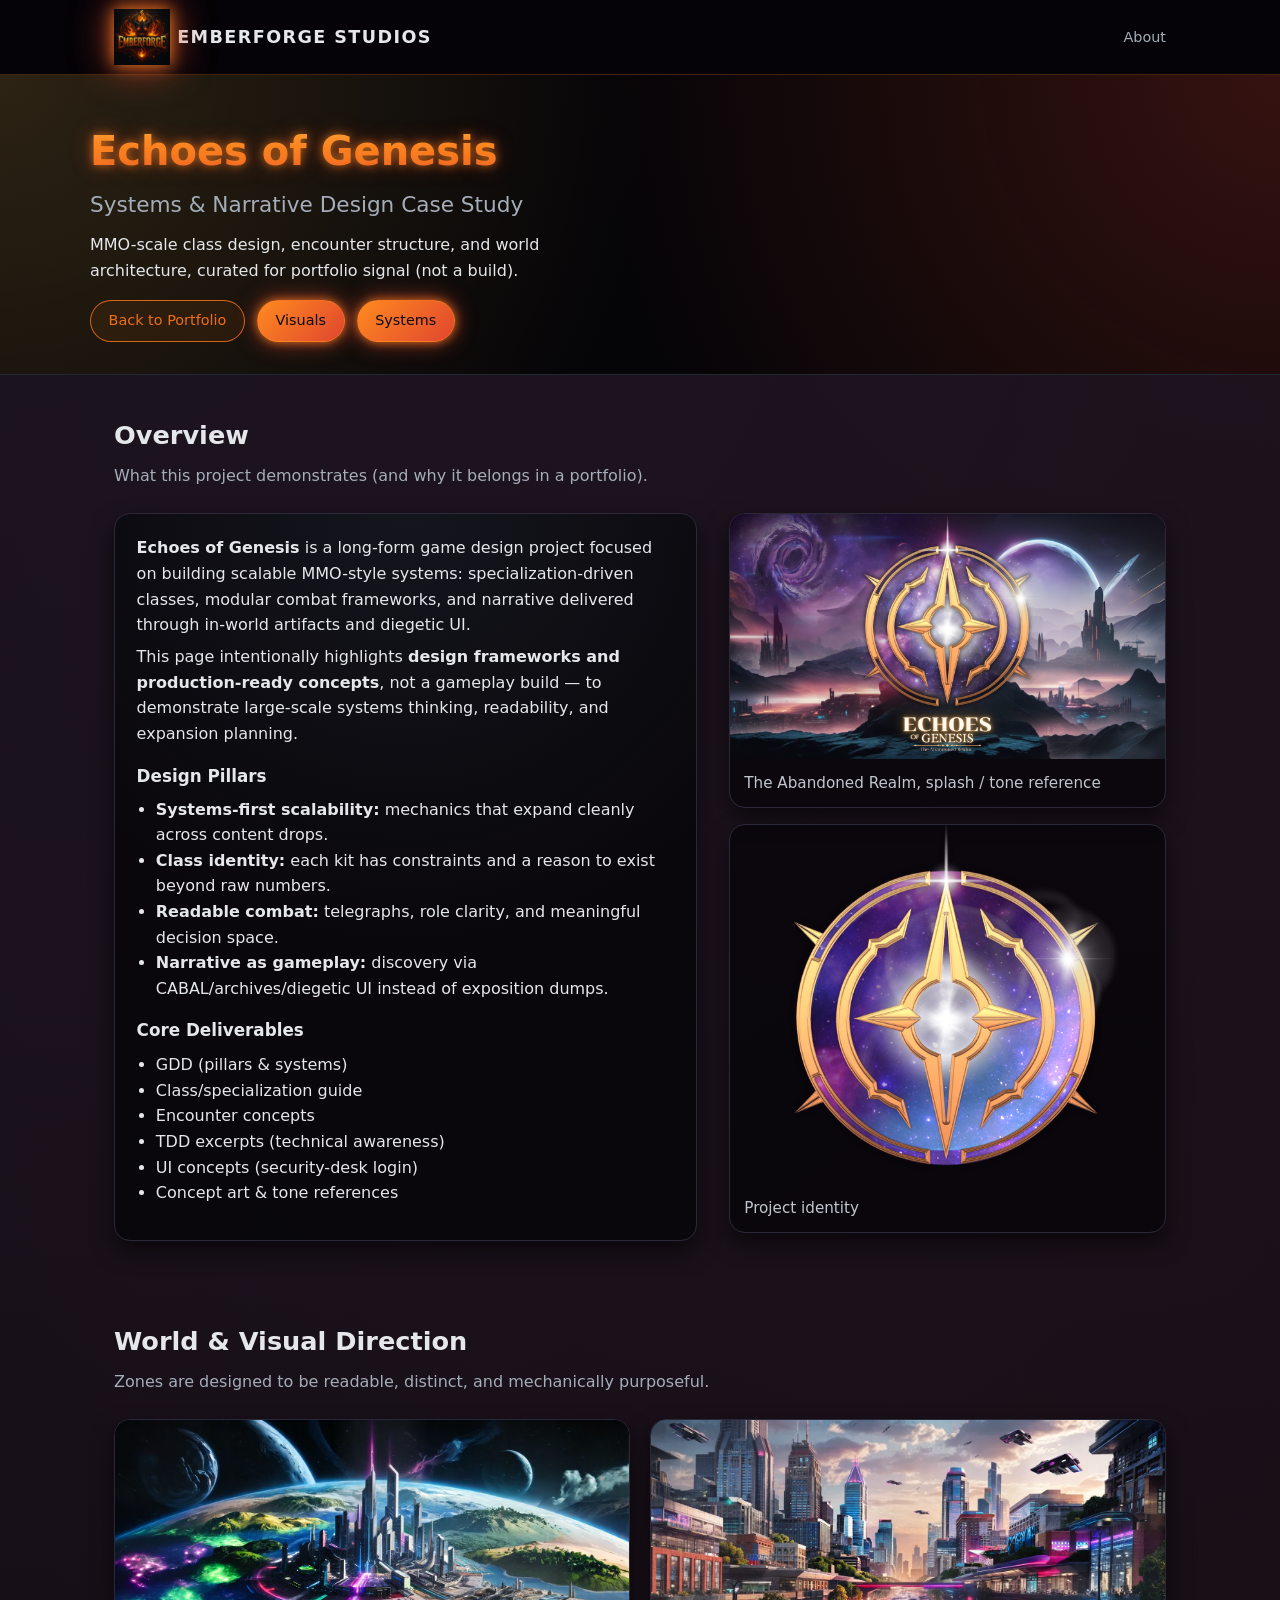
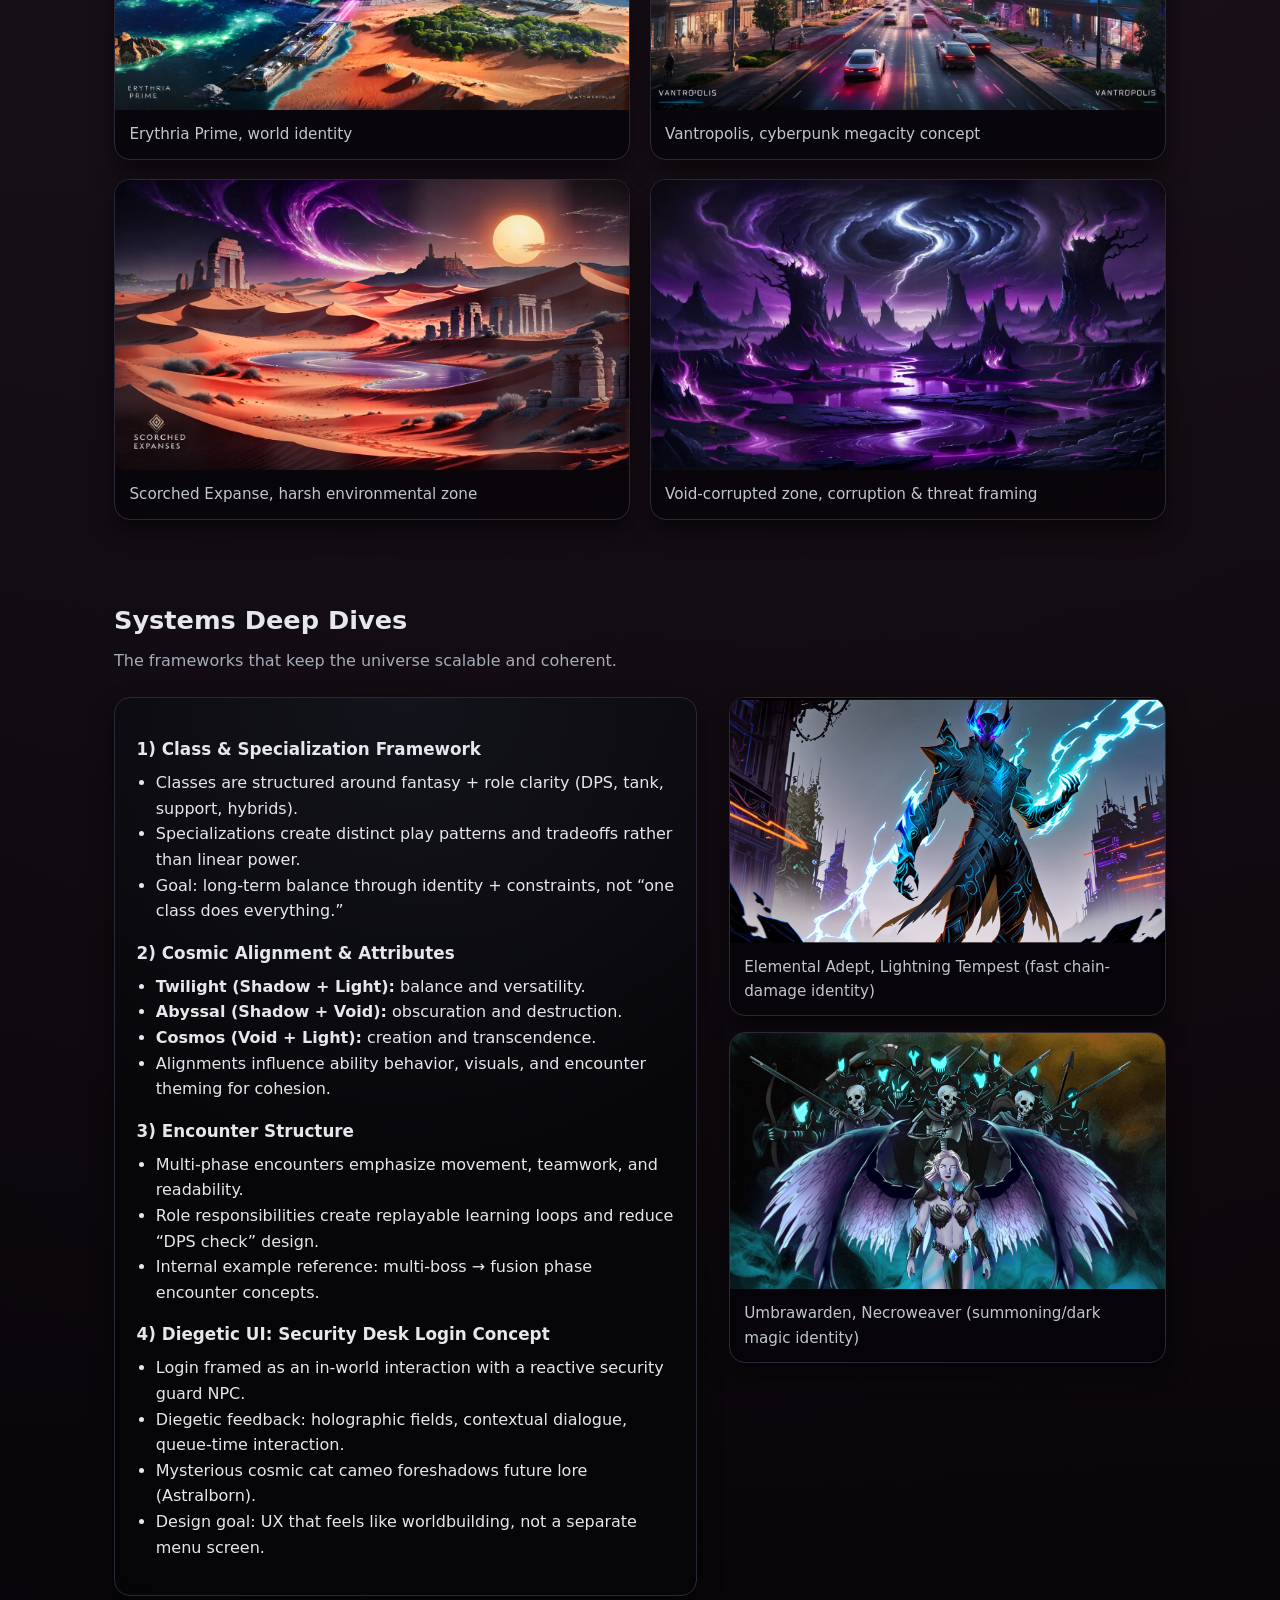
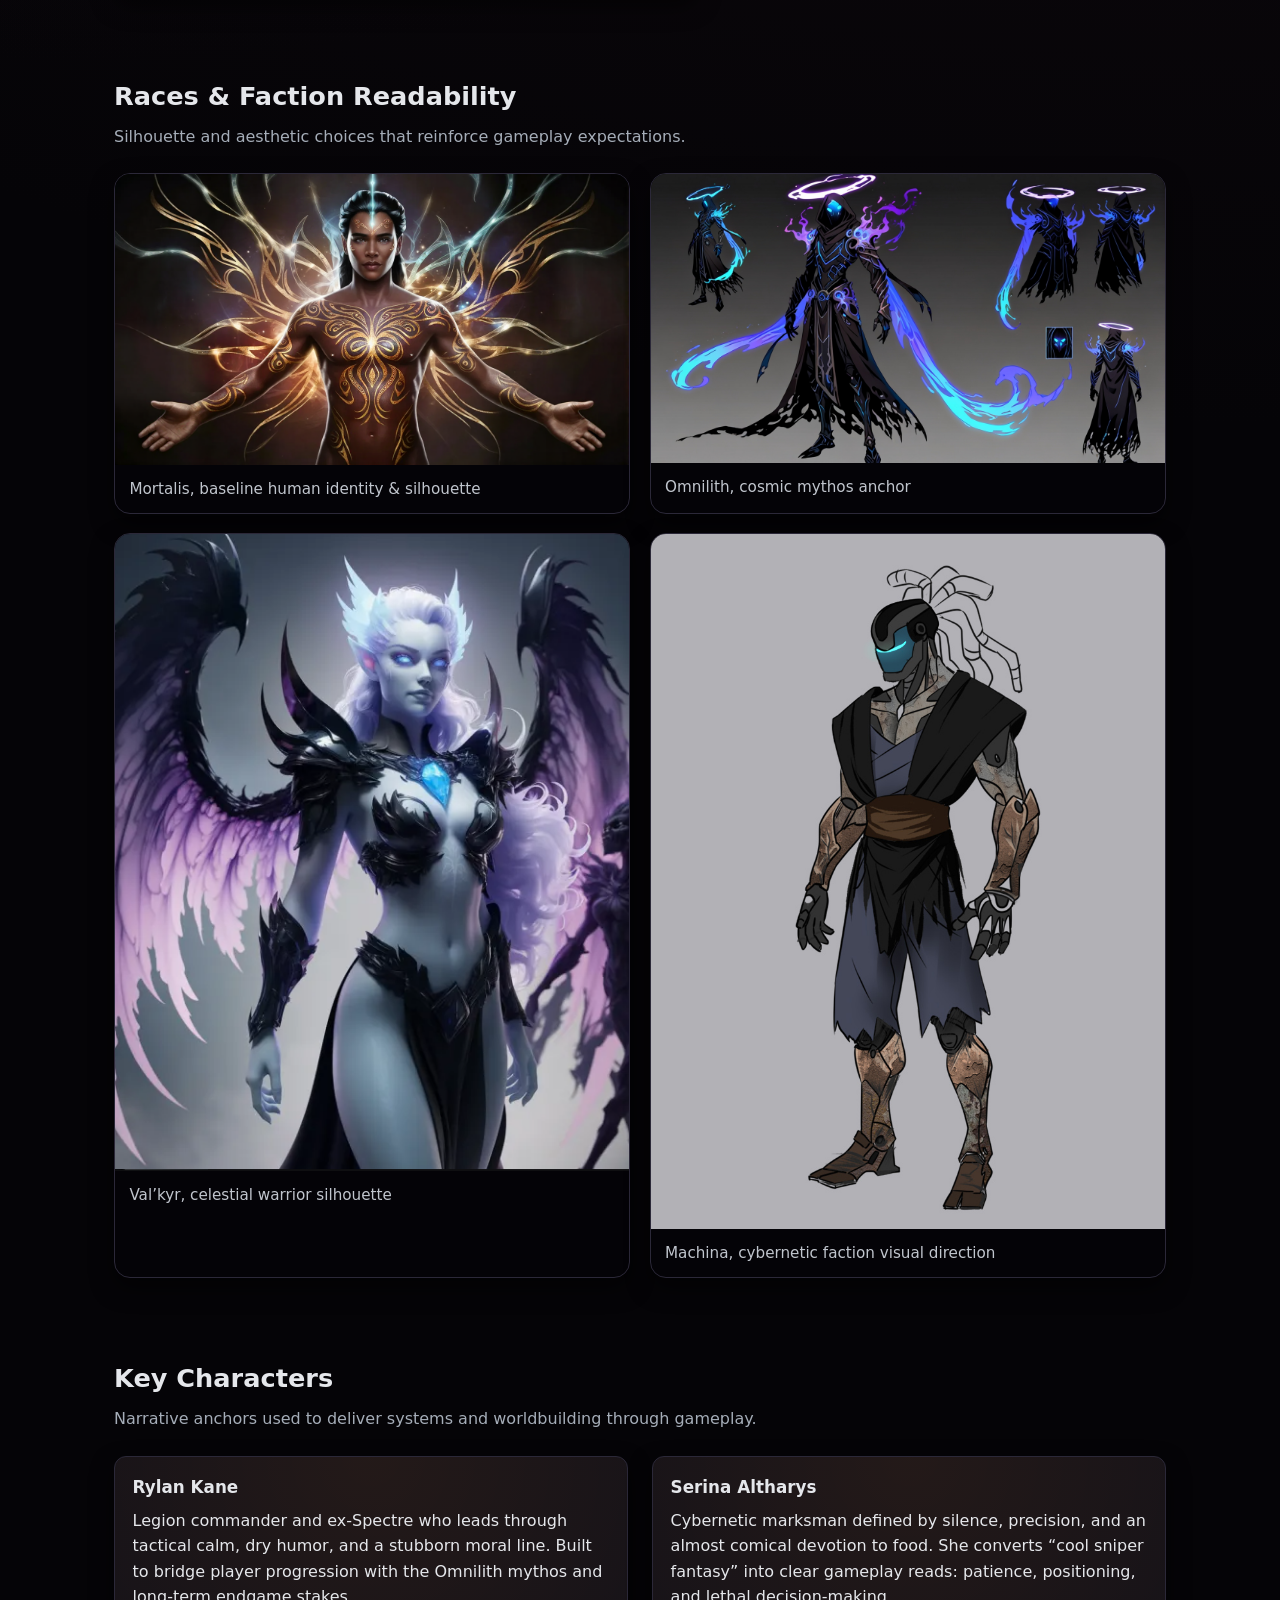
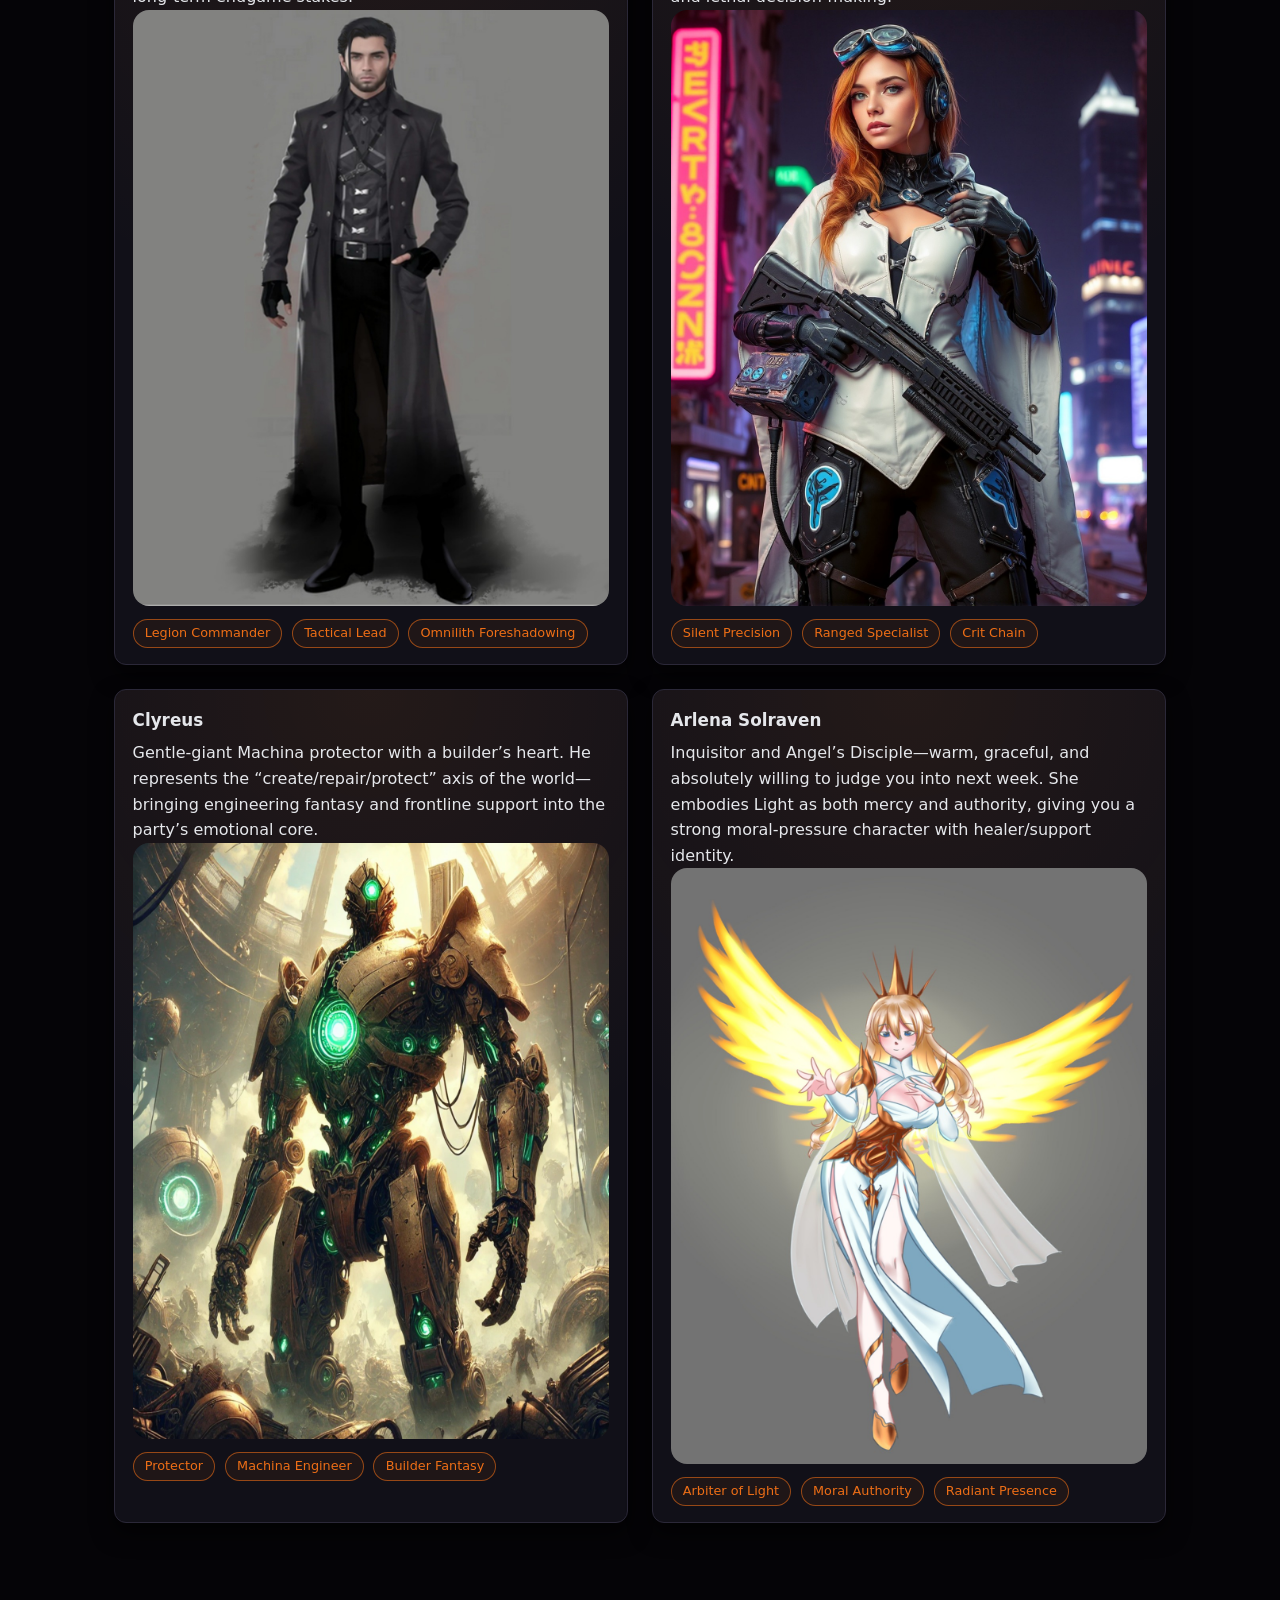
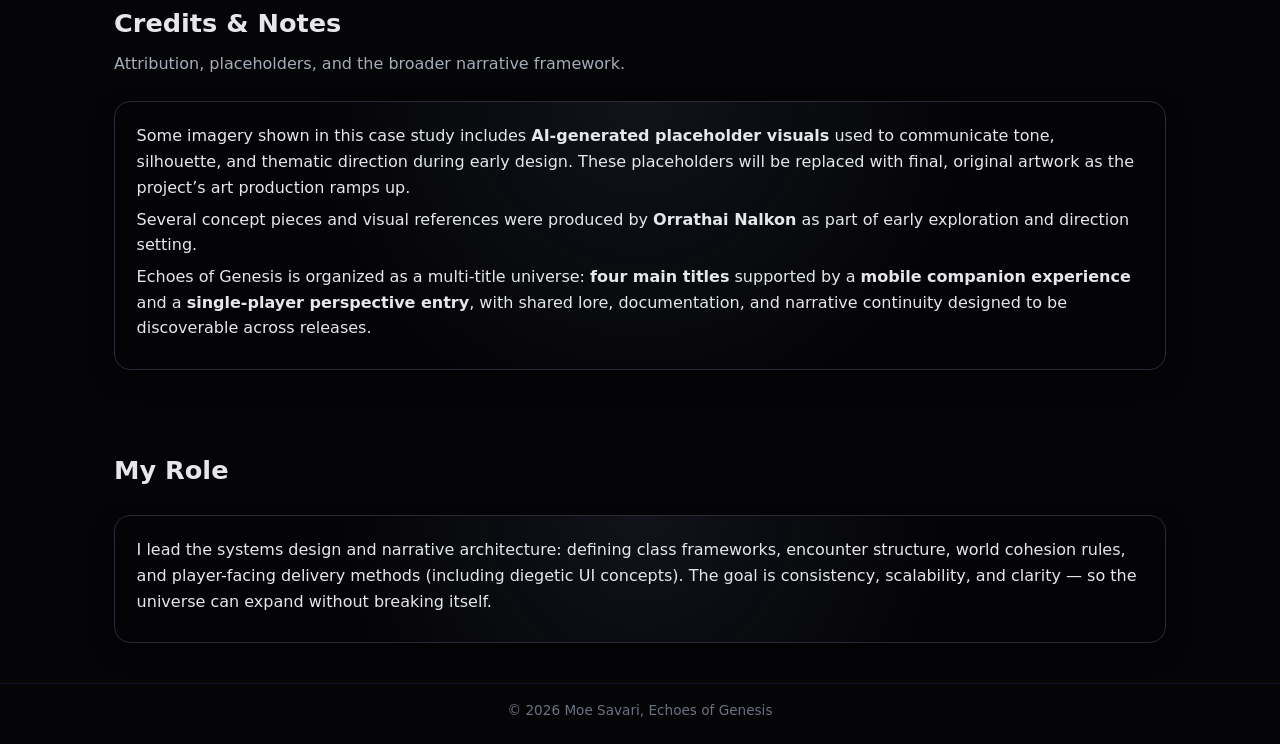
==== echoes-of-genesis.html @ b4a8c90b "Portfolio: finalize Echoes of Genesis case study and character layout - Added EOG design case study " ====
<!DOCTYPE html>
<html lang="en">
<head>
    <meta charset="UTF-8" />
    <meta name="viewport" content="width=device-width, initial-scale=1.0" />
    <title>Echoes of Genesis, Design Case Study</title>
    <link rel="stylesheet" href="style.css?v=6" />
</head>
<body>
<nav class="top-nav">
    <div class="nav-inner">
        <a href="index.html" class="nav-brand">
            <img src="assets/emberforge-logo.png" alt="EmberForge logo" class="brand-logo" />
            <span class="brand-text">EmberForge Studios</span>
        </a>
        <div class="nav-links">
            <a href="index.html#about">About</a>
        </div>
    </div>
</nav>
    <header class="hero">
        <div class="hero-inner">
            <div>
                <h1>Echoes of Genesis</h1>
                <h2>Systems &amp; Narrative Design Case Study</h2>
                <p class="tagline">MMO-scale class design, encounter structure, and world architecture, curated for portfolio signal (not a build).</p>
                <div class="hero-actions">
            <a href="index.html#echoes-of-genesis" class="btn secondary">Back to Portfolio</a>
            <a href="#visuals" class="btn primary">Visuals</a>
            <a href="#systems" class="btn primary">Systems</a>
        </div>
            </div>
        </div>
    </header>

    <main>
        <section class="section">
            <div class="section-header">
                <h2>Overview</h2>
                <p class="section-subtitle">What this project demonstrates (and why it belongs in a portfolio).</p>
            </div>

            <div class="project-grid">
                <div class="project-description">
                    <p>
                        <strong>Echoes of Genesis</strong> is a long-form game design project focused on building scalable MMO-style systems:
                        specialization-driven classes, modular combat frameworks, and narrative delivered through in-world artifacts and diegetic UI.
                    </p>
                    <p>
                        This page intentionally highlights <strong>design frameworks and production-ready concepts</strong>, not a gameplay build —
                        to demonstrate large-scale systems thinking, readability, and expansion planning.
                    </p>

                    <h3>Design Pillars</h3>
                    <ul>
                        <li><strong>Systems-first scalability:</strong> mechanics that expand cleanly across content drops.</li>
                        <li><strong>Class identity:</strong> each kit has constraints and a reason to exist beyond raw numbers.</li>
                        <li><strong>Readable combat:</strong> telegraphs, role clarity, and meaningful decision space.</li>
                        <li><strong>Narrative as gameplay:</strong> discovery via CABAL/archives/diegetic UI instead of exposition dumps.</li>
                    </ul>

                    <h3>Core Deliverables</h3>
                    <ul class="pill-list">
                        <li>GDD (pillars &amp; systems)</li>
                        <li>Class/specialization guide</li>
                        <li>Encounter concepts</li>
                        <li>TDD excerpts (technical awareness)</li>
                        <li>UI concepts (security-desk login)</li>
                        <li>Concept art &amp; tone references</li>
                    </ul>
                </div>

                <div class="project-media">
					<figure class="media-card">
						<img src="assets/eog/EOG_TAR_SplashScreen.png" alt="The Abandoned Realm splash screen" loading="lazy" />
						<figcaption>The Abandoned Realm, splash / tone reference</figcaption>
					</figure>
						
					<figure class="media-card">
						<img src="assets/eog/EOG_Logo.png" alt="Echoes of Genesis logo" loading="lazy" />
						<figcaption>Project identity</figcaption>
					</figure>
                </div>
            </div>
        </section>

        <section id="visuals" class="section">
            <div class="section-header">
                <h2>World &amp; Visual Direction</h2>
                <p class="section-subtitle">Zones are designed to be readable, distinct, and mechanically purposeful.</p>
            </div>

            <div class="media-grid">
                
                <figure class="media-card">
                    <img src="assets/eog/Erythria_Prime.png" alt="Erythria Prime world concept" loading="lazy" />
                    <figcaption>Erythria Prime, world identity</figcaption>
                </figure>
                
                <figure class="media-card">
                    <img src="assets/eog/Vantropolis.png" alt="Vantropolis concept art" loading="lazy" />
                    <figcaption>Vantropolis, cyberpunk megacity concept</figcaption>
                </figure>
                
                <figure class="media-card">
                    <img src="assets/eog/ScorchedExpanse.png" alt="Scorched Expanse concept art" loading="lazy" />
                    <figcaption>Scorched Expanse, harsh environmental zone</figcaption>
                </figure>
                
                <figure class="media-card">
                    <img src="assets/eog/Void_Zone.png" alt="Void zone concept art" loading="lazy" />
                    <figcaption>Void-corrupted zone, corruption &amp; threat framing</figcaption>
                </figure>
            </div>
        </section>

        <section id="systems" class="section">
            <div class="section-header">
                <h2>Systems Deep Dives</h2>
                <p class="section-subtitle">The frameworks that keep the universe scalable and coherent.</p>
            </div>

            <div class="project-grid">
                <div class="project-description">
                    <h3>1) Class &amp; Specialization Framework</h3>
                    <ul>
                        <li>Classes are structured around fantasy + role clarity (DPS, tank, support, hybrids).</li>
                        <li>Specializations create distinct play patterns and tradeoffs rather than linear power.</li>
                        <li>Goal: long-term balance through identity + constraints, not “one class does everything.”</li>
                    </ul>

                    <h3>2) Cosmic Alignment &amp; Attributes</h3>
                    <ul>
                        <li><strong>Twilight (Shadow + Light):</strong> balance and versatility.</li>
                        <li><strong>Abyssal (Shadow + Void):</strong> obscuration and destruction.</li>
                        <li><strong>Cosmos (Void + Light):</strong> creation and transcendence.</li>
                        <li>Alignments influence ability behavior, visuals, and encounter theming for cohesion.</li>
                    </ul>

                    <h3>3) Encounter Structure</h3>
                    <ul>
                        <li>Multi-phase encounters emphasize movement, teamwork, and readability.</li>
                        <li>Role responsibilities create replayable learning loops and reduce “DPS check” design.</li>
                        <li>Internal example reference: multi-boss → fusion phase encounter concepts.</li>
                    </ul>

                    <h3>4) Diegetic UI: Security Desk Login Concept</h3>
                    <ul>
                        <li>Login framed as an in-world interaction with a reactive security guard NPC.</li>
                        <li>Diegetic feedback: holographic fields, contextual dialogue, queue-time interaction.</li>
                        <li>Mysterious cosmic cat cameo foreshadows future lore (Astralborn).</li>
                        <li>Design goal: UX that feels like worldbuilding, not a separate menu screen.</li>
                    </ul>
                </div>

                <div class="project-media">
                    
                <figure class="media-card">
                    <img src="assets/eog/Lightning_Tempest.png" alt="Lightning Tempest concept art" loading="lazy" />
                    <figcaption>Elemental Adept, Lightning Tempest (fast chain-damage identity)</figcaption>
                </figure>
                    
                <figure class="media-card">
                    <img src="assets/eog/Necroweaver.png" alt="Necroweaver concept art" loading="lazy" />
                    <figcaption>Umbrawarden, Necroweaver (summoning/dark magic identity)</figcaption>
                </figure>
                </div>
            </div>
        </section>

        <section class="section">
            <div class="section-header">
                <h2>Races &amp; Faction Readability</h2>
                <p class="section-subtitle">Silhouette and aesthetic choices that reinforce gameplay expectations.</p>
            </div>

            <div class="media-grid">
                
                <figure class="media-card">
                    <img src="assets/eog/Mortalis.png" alt="Mortalis concept art" loading="lazy" />
                    <figcaption>Mortalis, baseline human identity &amp; silhouette</figcaption>
                </figure>
				
				<figure class="media-card">
                    <img src="assets/eog/Omnilith.jpg" alt="Omnilith concept art" loading="lazy" />
                    <figcaption>Omnilith, cosmic mythos anchor</figcaption>
                </figure>
				
				<figure class="media-card">
                    <img src="assets/eog/Valkyrie_1.png" alt="Valkyrie concept art" loading="lazy" />
                    <figcaption>Val’kyr, celestial warrior silhouette</figcaption>
                </figure>
                
                <figure class="media-card">
                    <img src="assets/eog/Machina.jpg" alt="Machina concept art" loading="lazy" />
                    <figcaption>Machina, cybernetic faction visual direction</figcaption>
                </figure>
                
            </div>
        </section>

       <section class="section">
            <div class="section-header">
                <h2>Key Characters</h2>
                <p class="section-subtitle">Narrative anchors used to deliver systems and worldbuilding through gameplay.</p>
            </div>

            <div class="key-characters-grid">
                <article class="card character-card">
                    <h3>Rylan Kane</h3>
                    <p>Legion commander and ex-Spectre who leads through tactical calm, dry humor, and a stubborn moral line. Built to bridge player progression with the Omnilith mythos and long-term endgame stakes.</p>
                    <div class="character-media">
					<img src="assets/eog/Rylan.png" alt="Rylan concept art" class="char-img char-rylan"">
					</div>
					<div class="project-links">
                        <span class="pill">Legion Commander</span>
                        <span class="pill">Tactical Lead</span>
                        <span class="pill">Omnilith Foreshadowing</span>
                    </div>
                </article>

                <article class="card character-card">
                    <h3>Serina Altharys</h3>
                    <p>Cybernetic marksman defined by silence, precision, and an almost comical devotion to food. She converts “cool sniper fantasy” into clear gameplay reads: patience, positioning, and lethal decision-making.</p>
					<div class="character-media">
					<img src="assets/eog/Serina.png" alt="Serina concept art" class="char-img char-serina">
					</div>
					<div class="project-links">
                        <span class="pill">Silent Precision</span>
                        <span class="pill">Ranged Specialist</span>
                        <span class="pill">Crit Chain</span>
                    </div>
                </article>

                <article class="card character-card">
                    <h3>Clyreus</h3>
                    <p>Gentle-giant Machina protector with a builder’s heart. He represents the “create/repair/protect” axis of the world—bringing engineering fantasy and frontline support into the party’s emotional core.</p>
					<div class="character-media">
					<img src="assets/eog/Clyreus.png" alt="Clyreus concept art" class="char-img char-clyreus">
					</div>
					<div class="project-links">
                        <span class="pill">Protector</span>
                        <span class="pill">Machina Engineer</span>
                        <span class="pill">Builder Fantasy</span>
                    </div>
                </article>

                <article class="card character-card">
                    <h3>Arlena Solraven</h3>
                    <p>Inquisitor and Angel’s Disciple—warm, graceful, and absolutely willing to judge you into next week. She embodies Light as both mercy and authority, giving you a strong moral-pressure character with healer/support identity.</p>
					<div class="character-media">
					<img src="assets/eog/Arlena.png" alt="Arlena concept art" class="char-img char-arlena">
					</div>
					<div class="project-links">
                        <span class="pill">Arbiter of Light</span>
                        <span class="pill">Moral Authority</span>
                        <span class="pill">Radiant Presence</span>
                    </div>
                </article>
            </div>
        </section>
		
		<section class="section">
            <div class="section-header">
                <h2>Credits &amp; Notes</h2>
                <p class="section-subtitle">Attribution, placeholders, and the broader narrative framework.</p>
            </div>

            <div class="project-description">
                <p>
                    Some imagery shown in this case study includes <strong>AI-generated placeholder visuals</strong> used to communicate tone, silhouette,
                    and thematic direction during early design. These placeholders will be replaced with final, original artwork as the project’s art
                    production ramps up.
                </p>
                <p>
                    Several concept pieces and visual references were produced by <strong>Orrathai Nalkon</strong> as part of early exploration and
                    direction setting.
                </p>
                <p>
                    Echoes of Genesis is organized as a multi-title universe: <strong>four main titles</strong> supported by a <strong>mobile companion experience</strong>
                    and a <strong>single-player perspective entry</strong>, with shared lore, documentation, and narrative continuity designed to be discoverable
                    across releases.
                </p>
            </div>
        </section>

        <section class="section">
            <div class="section-header">
                <h2>My Role</h2>
            </div>
            <div class="project-description">
                <p>
                    I lead the systems design and narrative architecture: defining class frameworks, encounter structure, world cohesion rules,
                    and player-facing delivery methods (including diegetic UI concepts). The goal is consistency, scalability, and clarity —
                    so the universe can expand without breaking itself.
                </p>
            </div>
        </section>
    </main>

    <footer class="footer">
        <p>&copy; <span id="year"></span> Moe Savari, Echoes of Genesis</p>
    </footer>

    <script>
        document.getElementById("year").textContent = new Date().getFullYear();
    </script>
</body>
</html>
---- style.css ----
:root {
    --ember-bg: #050407;
    --ember-bg-alt: #0c0a10;
    --ember-panel: #111018;
    --ember-panel-alt: #181624;
    --ember-border: #2b2838;

    --ember-orange: #ff8a1f;
    --ember-gold: #ffc857;
    --ember-red: #e0462f;

    --ember-text-main: #e5e7eb;
    --ember-text-soft: #a5adb8;
    --ember-text-muted: #6b7280;

    --ember-radius-lg: 16px;
    --ember-radius-md: 12px;
    --ember-radius-sm: 8px;
}

/* Reset */

* {
    box-sizing: border-box;
    margin: 0;
    padding: 0;
}

body {
    font-family: system-ui, -apple-system, BlinkMacSystemFont, "Segoe UI", sans-serif;
    background:
        radial-gradient(circle at top left, #1c1420 0, transparent 45%),
        radial-gradient(circle at top right, #22121a 0, transparent 50%),
        linear-gradient(180deg, #050407 0%, #050407 45%, #050407 100%);
    color: var(--ember-text-main);
    line-height: 1.6;
}

/* Links */

a {
    color: #9cc5ff;
    text-decoration: none;
}

a:hover {
    text-decoration: underline;
}

/* Top nav */

.top-nav {
    position: sticky;
    top: 0;
    z-index: 40;
    background: rgba(5, 4, 7, 0.96);
    backdrop-filter: blur(12px);
    border-bottom: 1px solid rgba(255, 138, 31, 0.25);
}

.nav-inner {
    max-width: 1100px;
    margin: 0 auto;
    padding: 0.55rem 1.5rem;
    display: flex;
    align-items: center;
    justify-content: space-between;
}

.nav-brand {
    display: inline-flex;
    align-items: center;
    gap: 0.45rem;
    font-weight: 600;
    color: var(--ember-text-main);
}

.brand-logo {
    width: 56px;
    height: 56px;
    object-fit: contain;
    filter:
        drop-shadow(0 0 8px rgba(255, 138, 31, 0.85))
        drop-shadow(0 0 18px rgba(224, 70, 47, 0.75));
}

.brand-text {
    font-size: 1.1rem;
    letter-spacing: 0.08em;
    text-transform: uppercase;
}

.nav-links a {
    margin-left: 1rem;
    font-size: 0.9rem;
    color: var(--ember-text-soft);
}

.nav-links a:hover {
    color: var(--ember-gold);
}

/* Hero */

.hero {
    padding: 2.8rem 1.5rem 2rem;
    border-bottom: 1px solid #1f2933;
    background:
        radial-gradient(circle at top left, rgba(255, 200, 87, 0.16) 0, transparent 50%),
        radial-gradient(circle at top right, rgba(224, 70, 47, 0.22) 0, transparent 52%),
        linear-gradient(180deg, #050407 0%, #050407 100%);
}

.hero-inner {
    max-width: 1100px;
    margin: 0 auto;
    display: flex;
    flex-wrap: wrap;
    justify-content: space-between;
    gap: 2rem;
}

.hero h1 {
    font-size: 2.5rem;
    margin-bottom: 0.3rem;
    background: linear-gradient(180deg, var(--ember-gold) 0%, var(--ember-orange) 45%, var(--ember-red) 100%);
    -webkit-background-clip: text;
    color: transparent;
    text-shadow:
        0 0 10px rgba(255, 138, 31, 0.7),
        0 0 22px rgba(224, 70, 47, 0.45);
}

.hero h2 {
    font-size: 1.35rem;
    font-weight: 500;
    color: var(--ember-text-soft);
    margin-bottom: 0.6rem;
}

.tagline {
    max-width: 32rem;
    margin-bottom: 1rem;
    color: var(--ember-text-main);
}

.hero-actions {
    display: flex;
    flex-wrap: wrap;
    gap: 0.75rem;
    margin-top: 0.3rem;
}

.hero-meta {
    font-size: 0.9rem;
    color: var(--ember-text-muted);
    align-self: center;
}

/* Buttons */

.btn {
    display: inline-block;
    padding: 0.55rem 1.1rem;
    border-radius: 999px;
    border: 1px solid var(--ember-border);
    font-size: 0.9rem;
    cursor: pointer;
    text-decoration: none;
    transition: background 0.18s ease, color 0.18s ease, box-shadow 0.18s ease, transform 0.08s ease;
}

.btn.primary {
    background: linear-gradient(135deg, var(--ember-orange), var(--ember-red));
    border-color: rgba(255, 138, 31, 0.5);
    color: #0b090e;
    font-weight: 500;
    box-shadow:
        0 0 10px rgba(255, 138, 31, 0.7),
        0 0 22px rgba(224, 70, 47, 0.7);
}

.btn.primary:hover {
    transform: translateY(-1px);
    box-shadow:
        0 0 14px rgba(255, 170, 70, 0.85),
        0 0 26px rgba(224, 70, 47, 0.85);
}

.btn.secondary {
    background: rgba(15, 15, 25, 0.9);
    color: var(--ember-text-main);
}

.btn.secondary:hover {
    border-color: rgba(255, 138, 31, 0.55);
    color: var(--ember-gold);
}

/* Sections */

.section {
    padding: 2.5rem 1.5rem;
    max-width: 1100px;
    margin: 0 auto;
}

.section.highlight {
    background:
        radial-gradient(circle at top right, rgba(255, 138, 31, 0.12) 0, transparent 60%),
        linear-gradient(180deg, rgba(14, 12, 20, 0.98), rgba(5, 4, 10, 1));
    border-top: 1px solid rgba(255, 138, 31, 0.22);
    border-bottom: 1px solid rgba(255, 138, 31, 0.14);
    box-shadow: 0 -12px 32px rgba(0, 0, 0, 0.75);
}

.section-header {
    margin-bottom: 1.5rem;
}

.section-header h2 {
    font-size: 1.6rem;
    margin-bottom: 0.45rem;
}

.section-subtitle {
    color: var(--ember-text-soft);
    max-width: 42rem;
}

/* Grid layouts */

.project-grid {
    display: grid;
    grid-template-columns: minmax(0, 2fr) minmax(0, 1.5fr);
    gap: 2rem;
}

.project-description h3 {
    margin-top: 1rem;
    margin-bottom: 0.45rem;
    font-size: 1.05rem;
}

.project-description ul {
    list-style: disc;
    padding-left: 1.2rem;
    margin-bottom: 0.8rem;
}

.project-description p {
    margin-bottom: 0.4rem;
}

/* Pills */

.pill-list {
    list-style: disc;
    padding-left: 1.2rem;
    margin: 0.5rem 0 0.9rem;
    display: block;
}

.pill {
    display: inline-block;
    padding: 0.2rem 0.7rem;
    border-radius: 999px;
    background: rgba(30, 24, 40, 0.95);
    border: 1px solid rgba(148, 163, 184, 0.3);
    font-size: 0.8rem;
    color: var(--ember-text-soft);
}

/* Project links */

.project-links {
    margin-top: 0.8rem;
    display: flex;
    flex-wrap: wrap;
    gap: 0.6rem;
}

/* Media */

.project-media {
    display: flex;
    flex-direction: column;
    gap: 1rem;
}

.media-placeholder {
    border-radius: var(--ember-radius-lg);
    border: 1px dashed rgba(148, 163, 184, 0.4);
    padding: 2rem 1rem;
    text-align: center;
    color: var(--ember-text-muted);
    background:
        radial-gradient(circle at top, rgba(55, 65, 81, 0.4), transparent 50%),
        #050407;
}

.media-placeholder p:first-child {
    font-weight: 600;
    margin-bottom: 0.3rem;
}

.media-notes ul {
    list-style: disc;
    padding-left: 1.2rem;
    margin-bottom: 0.5rem;
}

.hint {
    font-size: 0.8rem;
    color: var(--ember-text-muted);
}

/* Cards */

.cards {
    display: grid;
    grid-template-columns: repeat(auto-fit, minmax(260px, 1fr));
    gap: 1.5rem;
}

.card {
    border-radius: var(--ember-radius-md);
    border: 1px solid var(--ember-border);
    padding: 1.1rem 1.1rem 1rem;
    background:
        radial-gradient(circle at top, rgba(255, 138, 31, 0.08), transparent 55%),
        var(--ember-panel);
    box-shadow: 0 10px 22px rgba(0, 0, 0, 0.6);
}

.card h3 {
    font-size: 1.05rem;
    margin-bottom: 0.4rem;
}

.card p {
    margin-bottom: 0.5rem;
    color: var(--ember-text-main);
}

.card ul {
    list-style: disc;
    padding-left: 1.1rem;
    margin-bottom: 0.4rem;
}

.card-links {
    display: flex;
    flex-wrap: wrap;
    gap: 0.4rem;
}

/* About grid */

.about-grid {
    display: grid;
    grid-template-columns: minmax(0, 2fr) minmax(0, 1.5fr);
    gap: 2rem;
}

/* Footer */

.footer {
    border-top: 1px solid #111827;
    padding: 1rem 1.5rem 1.4rem;
    text-align: center;
    font-size: 0.85rem;
    color: var(--ember-text-muted);
    background: #050407;
}

/* Responsive */

@media (max-width: 900px) {
    .hero-inner {
        flex-direction: column;
        align-items: flex-start;
    }

    .project-grid,
    .about-grid {
        grid-template-columns: minmax(0, 1fr);
    }

    .nav-inner {
        flex-direction: column;
        align-items: flex-start;
        gap: 0.4rem;
    }

    .nav-links {
        display: flex;
        gap: 0.8rem;
        flex-wrap: wrap;
    }
}
/* Showcase Section Styling */
.showcase-section {
    margin-top: 60px;
    margin-bottom: 80px;
    text-align: center;
}

.section-title {
    font-size: 2rem;
    color: #ff9d57; /* EmberForge accent orange */
    margin-bottom: 25px;
}

.video-container {
    width: 100%;
    max-width: 900px; /* wide but not too wide */
    margin: 0 auto;
    border-radius: 12px;
    overflow: hidden;
    box-shadow: 0 0 20px rgba(255, 140, 70, 0.3);
}

.showcase-video {
    width: 100%;
    height: auto;
    display: block;
}

.video-caption {
    margin-top: 15px;
    font-size: 1.1rem;
    color: #e0e0e0;
}
/* GIF media blocks */
.media-gif {
    border-radius: var(--ember-radius-lg);
    border: 1px solid var(--ember-border);
    background: #050407;
    overflow: hidden;
    box-shadow: 0 10px 22px rgba(0, 0, 0, 0.7);
}

.media-gif-image {
    display: block;
    width: 100%;
    height: auto;
}

.media-caption {
    padding: 0.6rem 0.9rem 0.8rem;
    font-size: 0.9rem;
    color: var(--ember-text-soft);
    text-align: left;
}


/* EOG case study additions */
.media-grid {
    display: grid;
    grid-template-columns: repeat(2, minmax(0, 1fr));
    gap: 1.2rem;
}

.media-card {
    border-radius: var(--ember-radius-lg);
    border: 1px solid var(--ember-border);
    background: rgba(5, 4, 7, 0.72);
    box-shadow: 0 10px 22px rgba(0, 0, 0, 0.55);
    overflow: hidden;
}

.media-card img {
    width: 100%;
    height: auto;
    display: block;
}

.media-card figcaption {
    padding: 0.75rem 0.9rem;
    color: rgba(226, 232, 240, 0.85);
    font-size: 0.95rem;
}

@media (max-width: 780px) {
    .media-grid {
        grid-template-columns: 1fr;
    }
}

.content-card {
    border-radius: var(--ember-radius-lg);
    border: 1px solid var(--ember-border);
    background: radial-gradient(circle at top, rgba(55, 65, 81, 0.35), transparent 55%), rgba(5, 4, 7, 0.86);
    padding: 1.35rem 1.35rem;
    box-shadow: 0 10px 22px rgba(0, 0, 0, 0.65);
}

.project-description,
.media-notes,
.media-placeholder {
    border-radius: var(--ember-radius-lg);
}

.project-description {
    padding: 1.35rem 1.35rem;
    border: 1px solid var(--ember-border);
    background: radial-gradient(circle at top, rgba(55, 65, 81, 0.25), transparent 55%), rgba(5, 4, 7, 0.78);
    box-shadow: 0 10px 22px rgba(0, 0, 0, 0.55);
}

.media-notes {
    padding: 1.15rem 1.15rem;
    border: 1px solid var(--ember-border);
    background: rgba(5, 4, 7, 0.72);
    box-shadow: 0 10px 22px rgba(0, 0, 0, 0.45);
}

.media-placeholder {
    padding: 1.25rem 1.25rem;
    border: 1px dashed rgba(148, 163, 184, 0.45);
    background: rgba(5, 4, 7, 0.55);
}

@media (max-width: 780px) {
    .project-grid,
    .about-grid {
        grid-template-columns: 1fr;
    }

    .cards {
        grid-template-columns: 1fr;
    }
}

.card p {
    margin: 0;
}

.card .card-links {
    margin-top: auto;
    display: flex;
    flex-wrap: wrap;
    gap: 0.5rem;
    align-items: center;
}
/* --- Fix: hero secondary buttons should carry Emberforge orange outline --- */
.hero .btn.secondary {
    border-color: rgba(249, 115, 22, 0.85);
    color: rgba(249, 115, 22, 0.95);
    background: rgba(249, 115, 22, 0.08);
}
.hero .btn.secondary:hover { background: rgba(249, 115, 22, 0.16); }

/* --- Shipped Projects: spacing between text and pills --- */
.card p + .project-links,
.card .ship-credit + .project-links {
    margin-top: 1.1rem;
}

/* --- Shipped Projects: Emberforge orange pills (treat as buttons) --- */
.project-links .pill,
.project-links a.pill {
    border-color: rgba(249, 115, 22, 0.55);
    color: rgba(249, 115, 22, 0.95);
    background: rgba(249, 115, 22, 0.06);
}
.project-links .pill:hover,
.project-links a.pill:hover {
    background: rgba(249, 115, 22, 0.14);
}

/* --- Prevent oversized description panels --- */
.project-description {
    min-height: unset !important;
    height: auto !important;
}

#projects .cards {
    grid-template-columns: repeat(2, minmax(0, 1fr)) !important;
}
@media (max-width: 980px) {
    #projects .cards { grid-template-columns: 1fr !important; }
}

/* --- Index hero micro content to reduce empty space --- */
.hero-micro {
    margin-top: 1.4rem;
}
.micro-card {
    max-width: 820px;
    padding: 1rem 1.2rem;
    border-radius: 16px;
    border: 1px solid rgba(148, 163, 184, 0.22);
    background: rgba(17, 19, 28, 0.45);
    box-shadow: 0 16px 60px rgba(0,0,0,0.35);
}
.micro-card h3 {
    margin: 0 0 0.6rem 0;
    font-size: 1.05rem;
    color: rgba(226,232,240,0.95);
}
.micro-card ul { margin: 0; padding-left: 1.1rem; color: rgba(226,232,240,0.8); }
.micro-card li { margin: 0.25rem 0; }

.key-characters-grid {
    display: grid;
    grid-template-columns: repeat(2, minmax(0, 1fr));
    gap: 24px;
    align-items: stretch;
}

@media (max-width: 900px) {
    .key-characters-grid {
        grid-template-columns: 1fr;
    }
}

.character-card .character-media {
    width: 100%;
    aspect-ratio: 4 / 5;
    overflow: hidden;
    border-radius: 16px;
    background: rgba(0,0,0,0.25);
}

.character-card .character-media img {
    width: 100%;
    height: 100%;
    display: block;
    object-fit: cover; 
    object-position: center; 
}

.char-rylan {
    object-position: 50% 20%;
}

.char-serina {
    object-position: 50% 25%;
}

.char-clyreus {
    object-position: 50% 35%;
}

.char-arlena {
    object-position: 50% 25%;
}
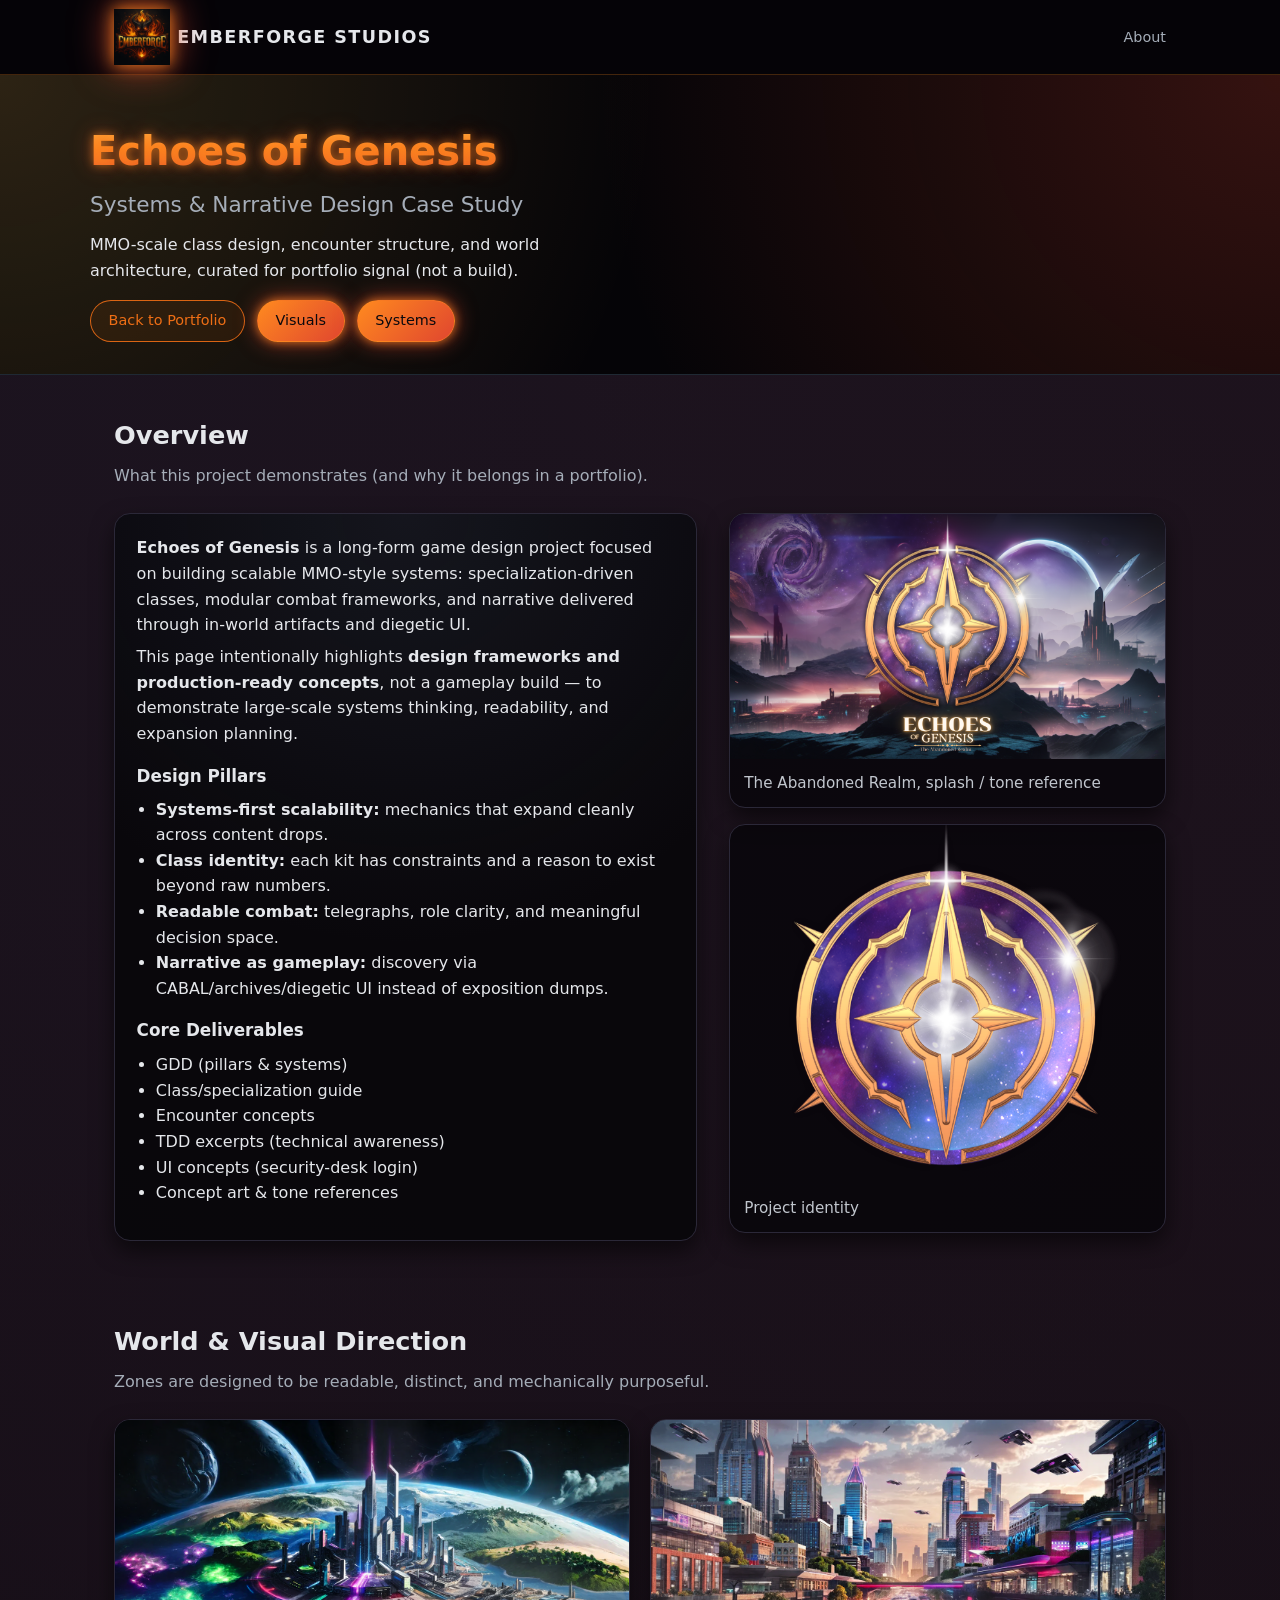
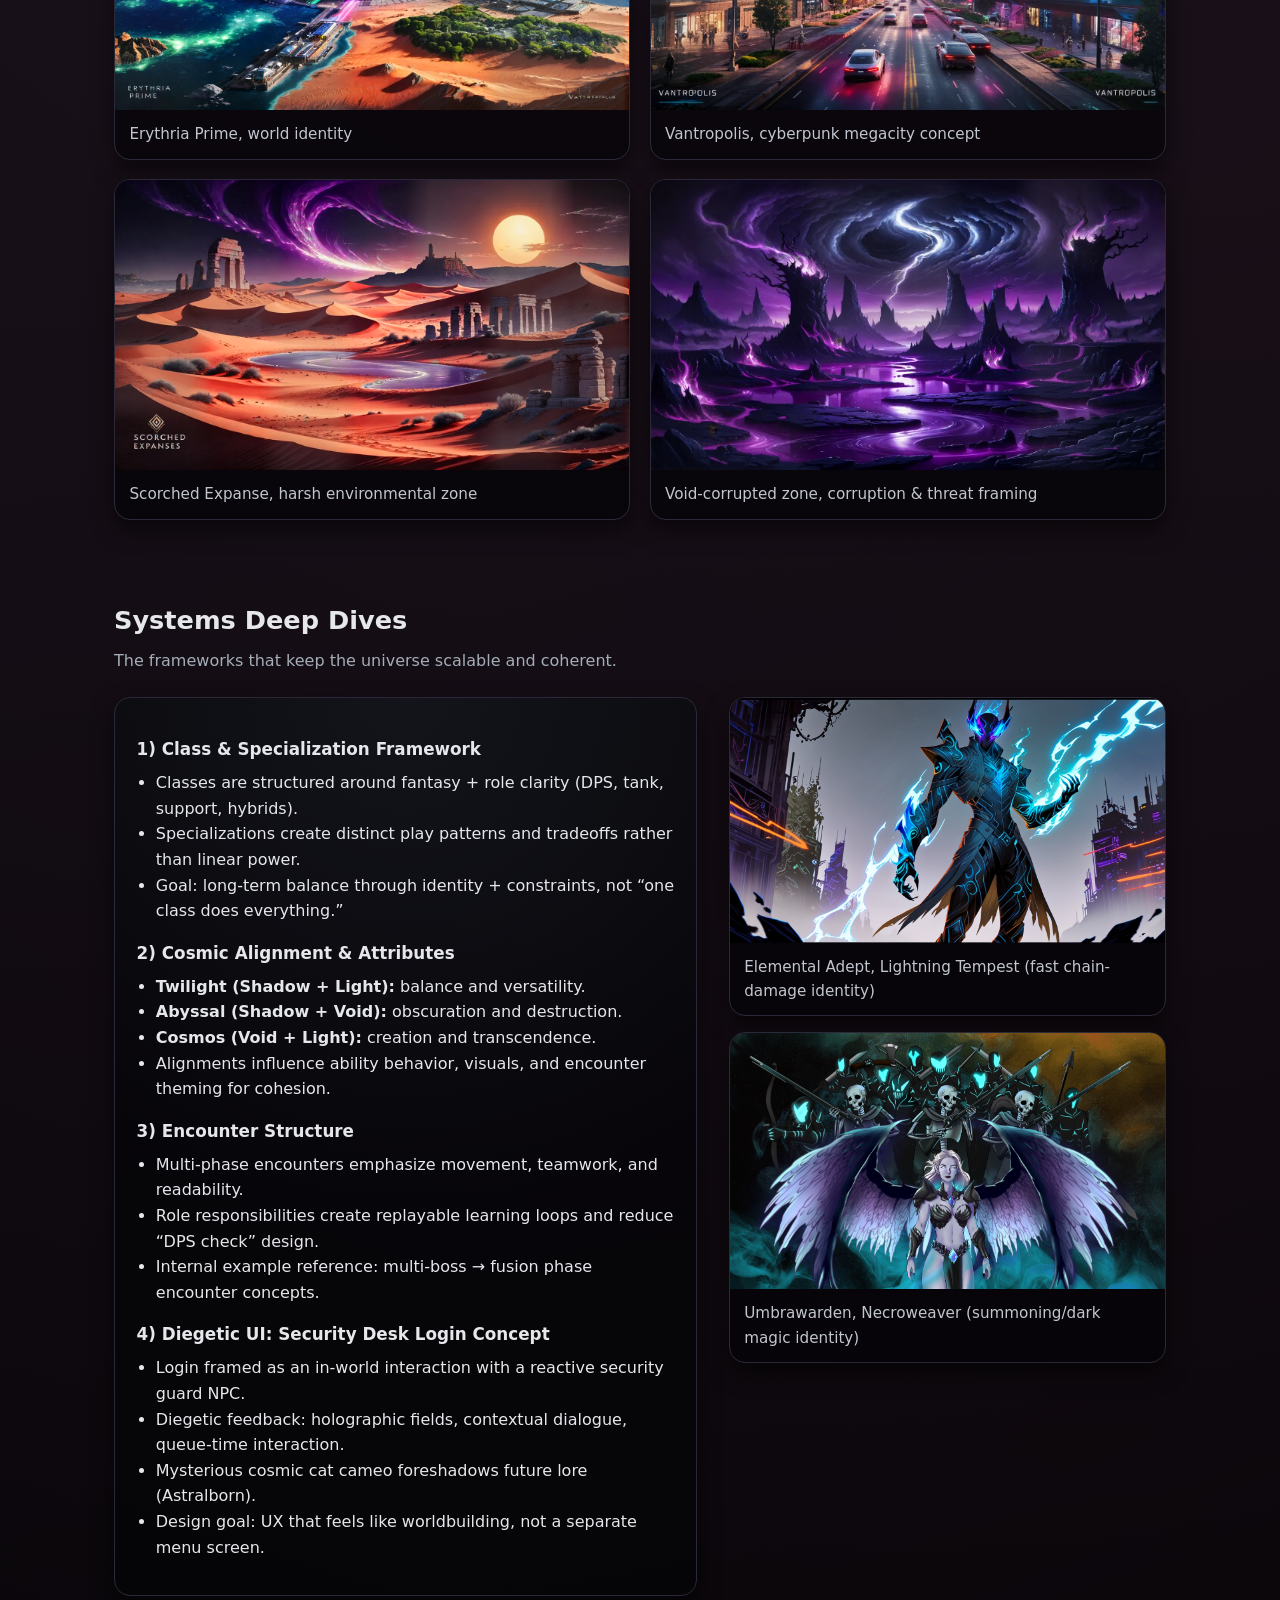
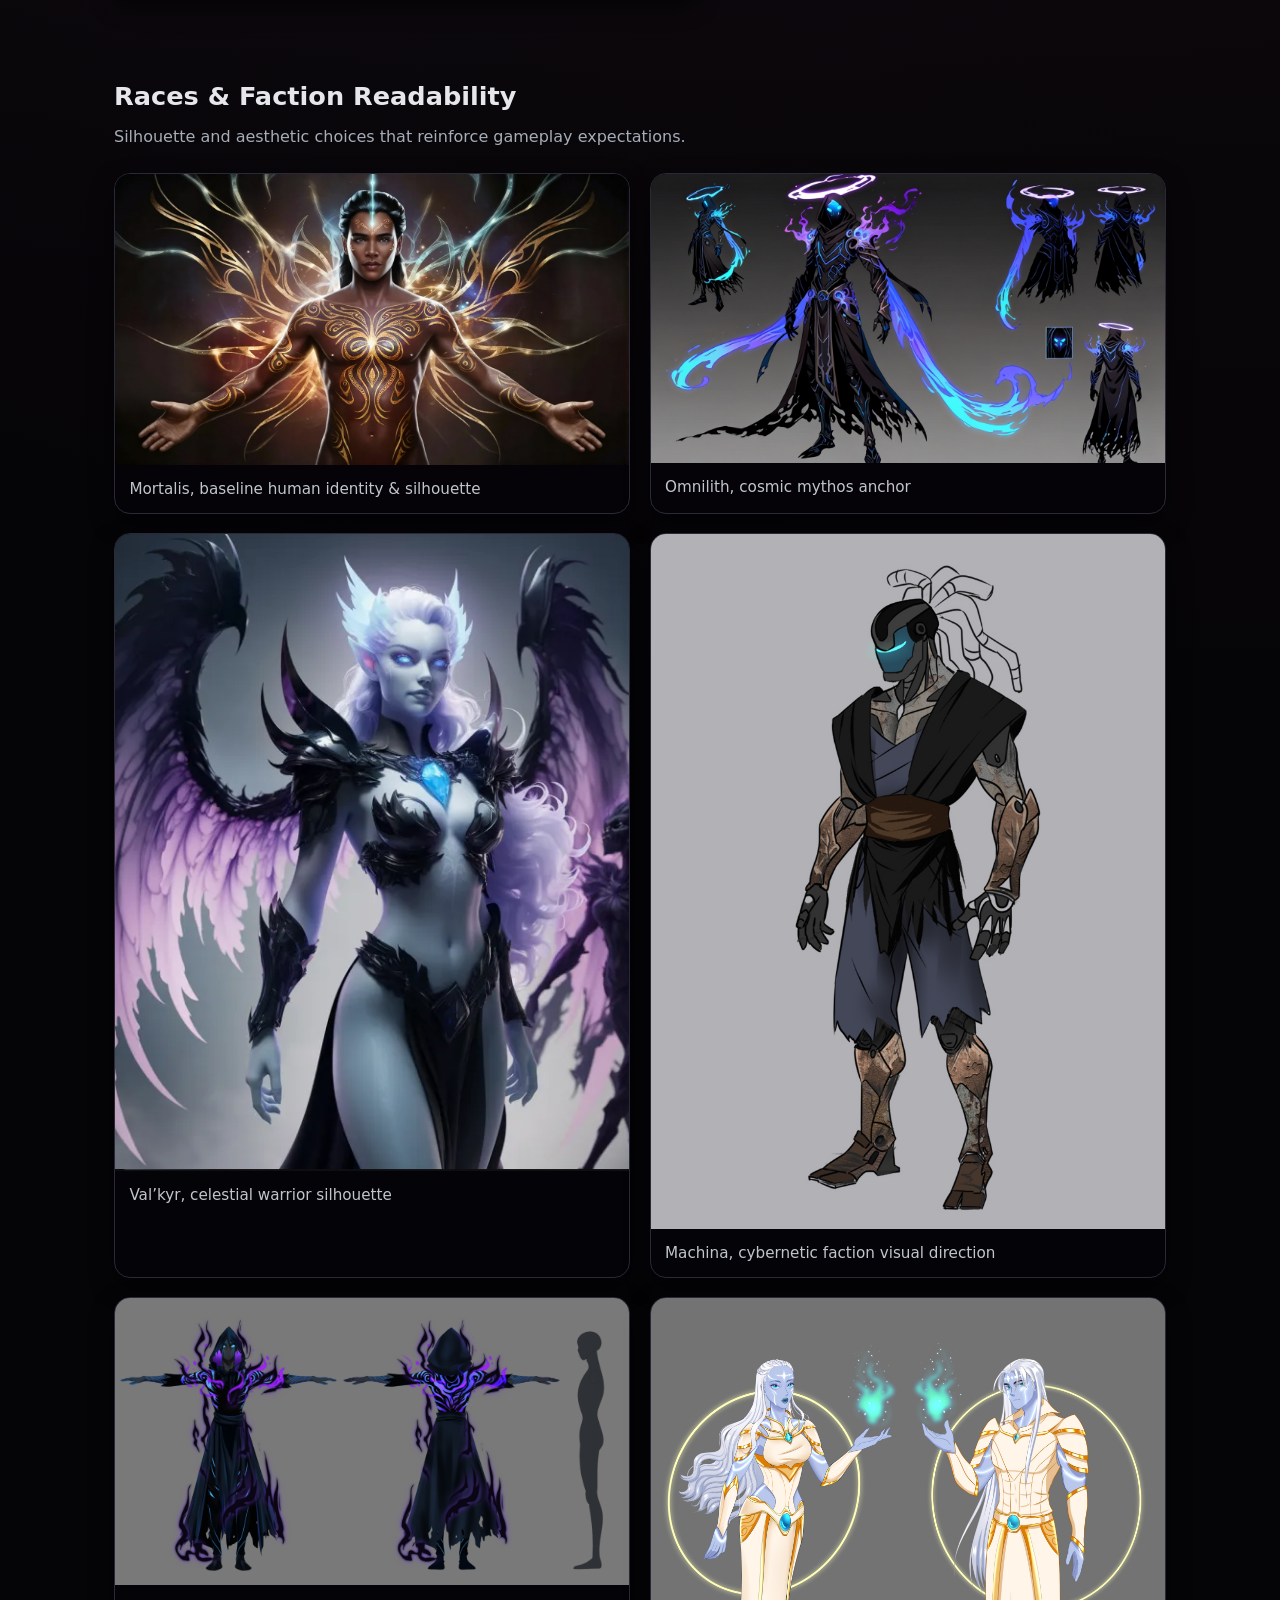
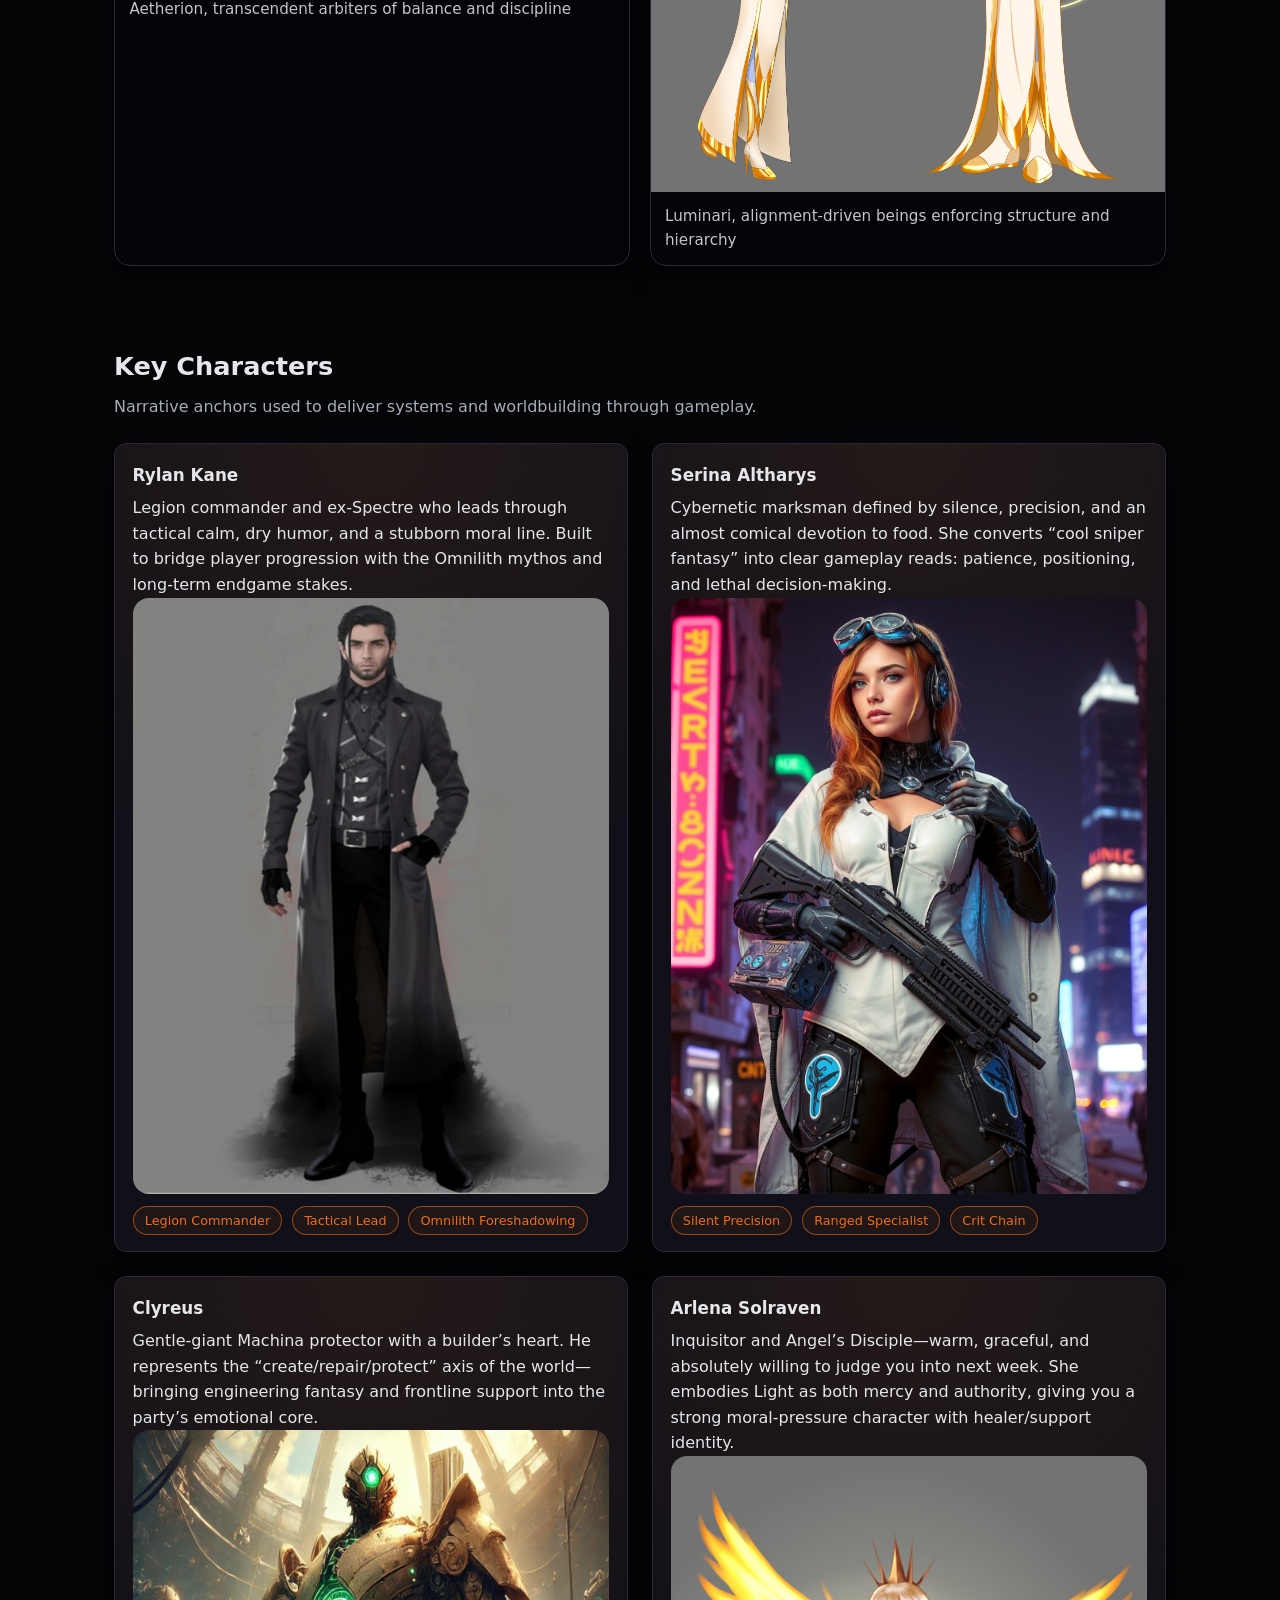
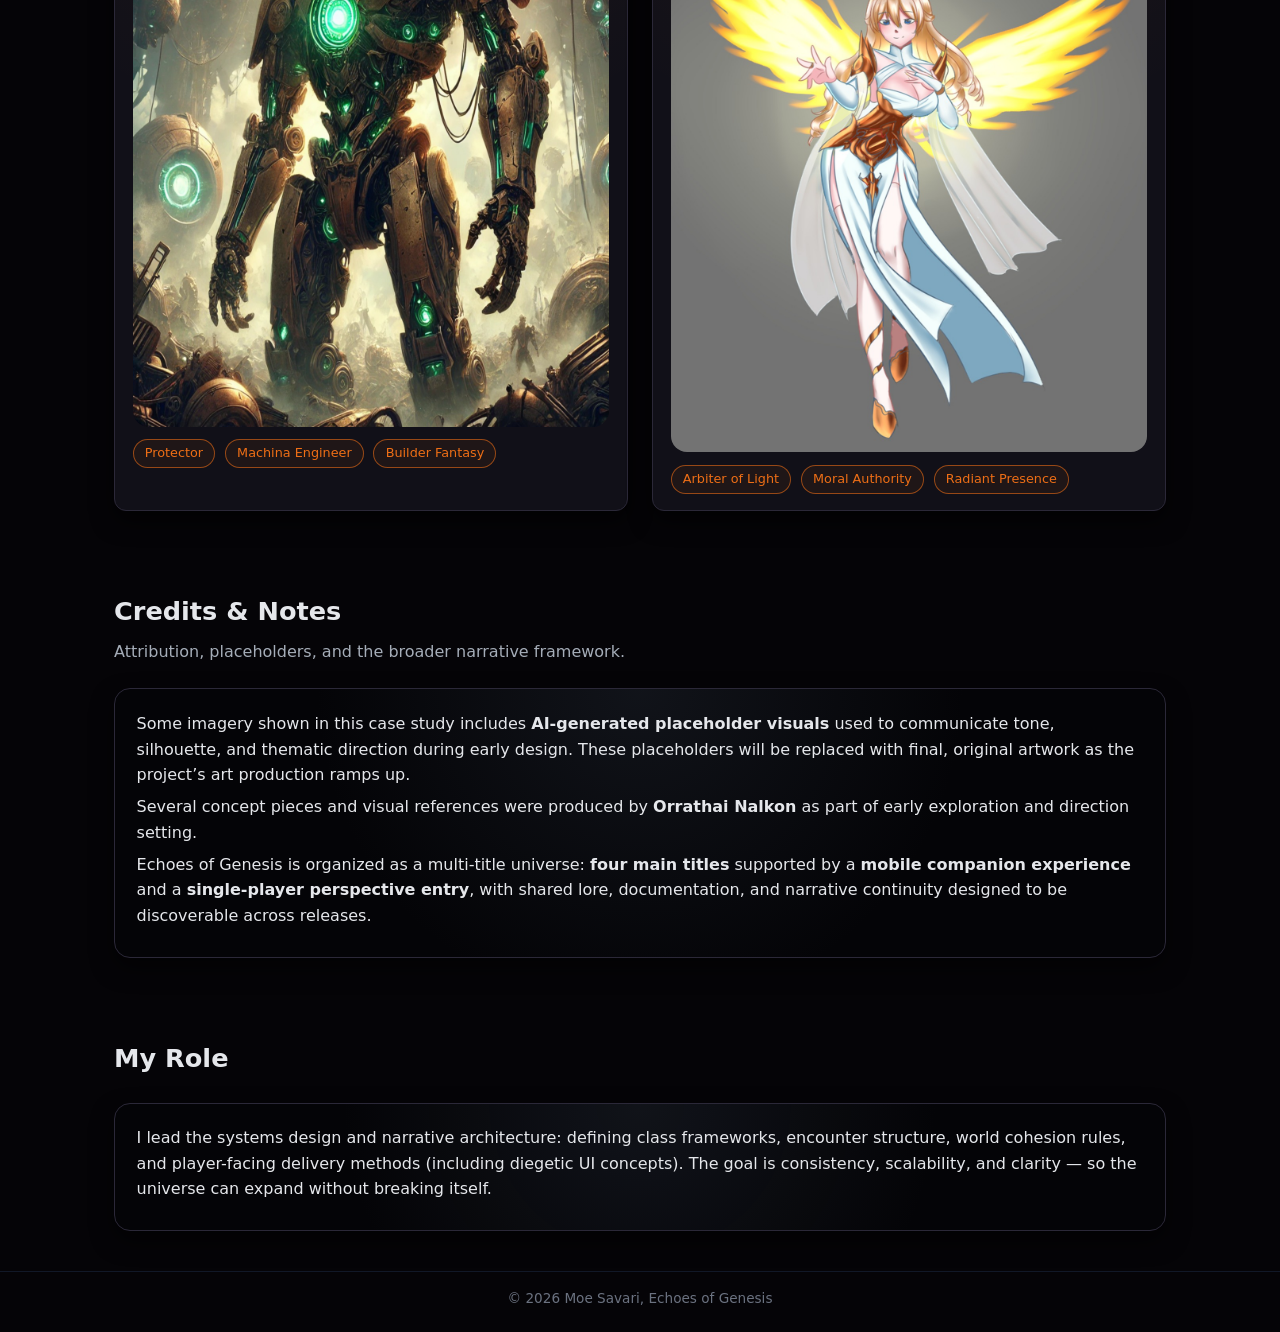
==== commit 1a219415: "Portfolio updates - Updated EOG website to contain the other races. - Updated index to mention credi" ====
--- a/echoes-of-genesis.html
+++ b/echoes-of-genesis.html
@@ -175,27 +175,37 @@
             </div>
 
             <div class="media-grid">
-                
+
                 <figure class="media-card">
                     <img src="assets/eog/Mortalis.png" alt="Mortalis concept art" loading="lazy" />
                     <figcaption>Mortalis, baseline human identity &amp; silhouette</figcaption>
                 </figure>
-				
-				<figure class="media-card">
+
+                <figure class="media-card">
                     <img src="assets/eog/Omnilith.jpg" alt="Omnilith concept art" loading="lazy" />
                     <figcaption>Omnilith, cosmic mythos anchor</figcaption>
                 </figure>
-				
-				<figure class="media-card">
+
+                <figure class="media-card">
                     <img src="assets/eog/Valkyrie_1.png" alt="Valkyrie concept art" loading="lazy" />
                     <figcaption>Val’kyr, celestial warrior silhouette</figcaption>
                 </figure>
-                
+
                 <figure class="media-card">
                     <img src="assets/eog/Machina.jpg" alt="Machina concept art" loading="lazy" />
                     <figcaption>Machina, cybernetic faction visual direction</figcaption>
                 </figure>
-                
+
+                <figure class="media-card">
+                    <img src="assets/eog/Aetherion.png" alt="Aetherion concept art" loading="lazy" />
+                    <figcaption>Aetherion, transcendent arbiters of balance and discipline</figcaption>
+                </figure>
+
+                <figure class="media-card">
+                    <img src="assets/eog/Luminari.jpg" alt="Luminari concept art" loading="lazy" />
+                    <figcaption>Luminari, alignment-driven beings enforcing structure and hierarchy</figcaption>
+                </figure>
+
             </div>
         </section>
 
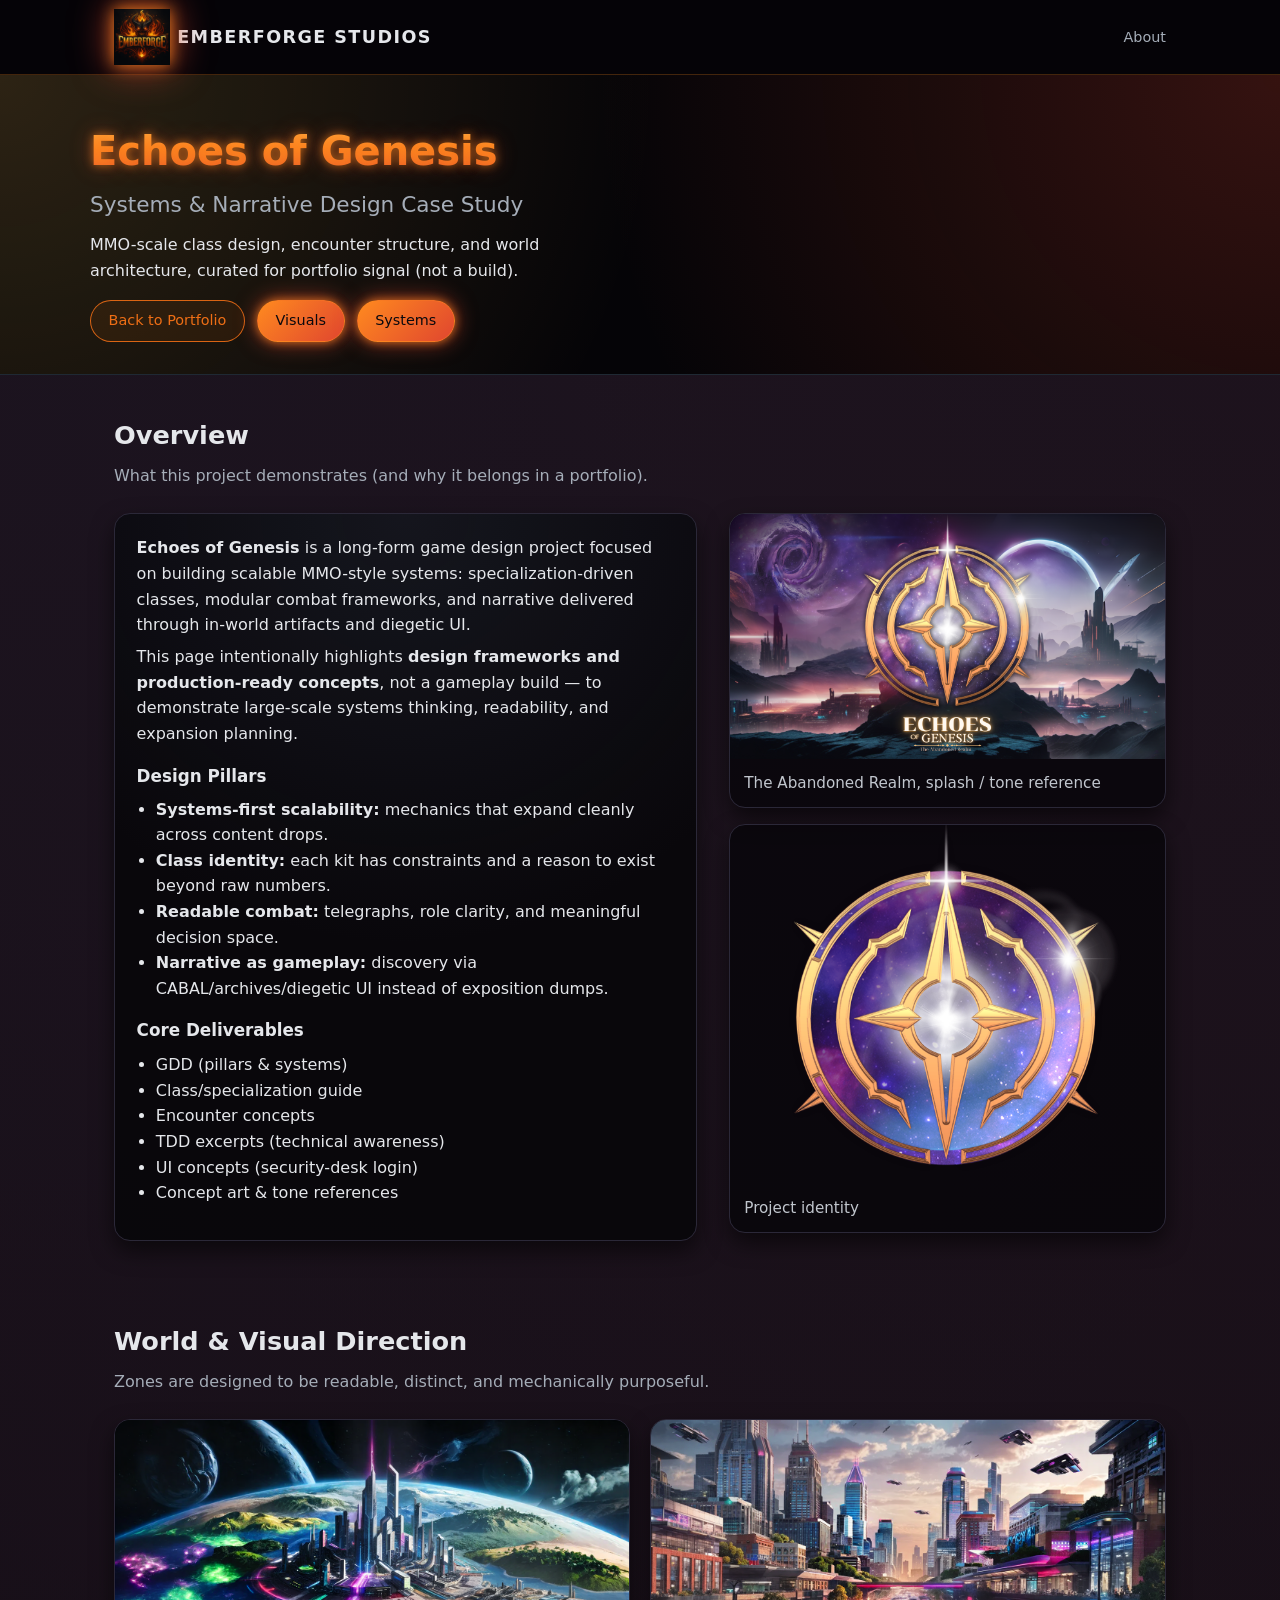
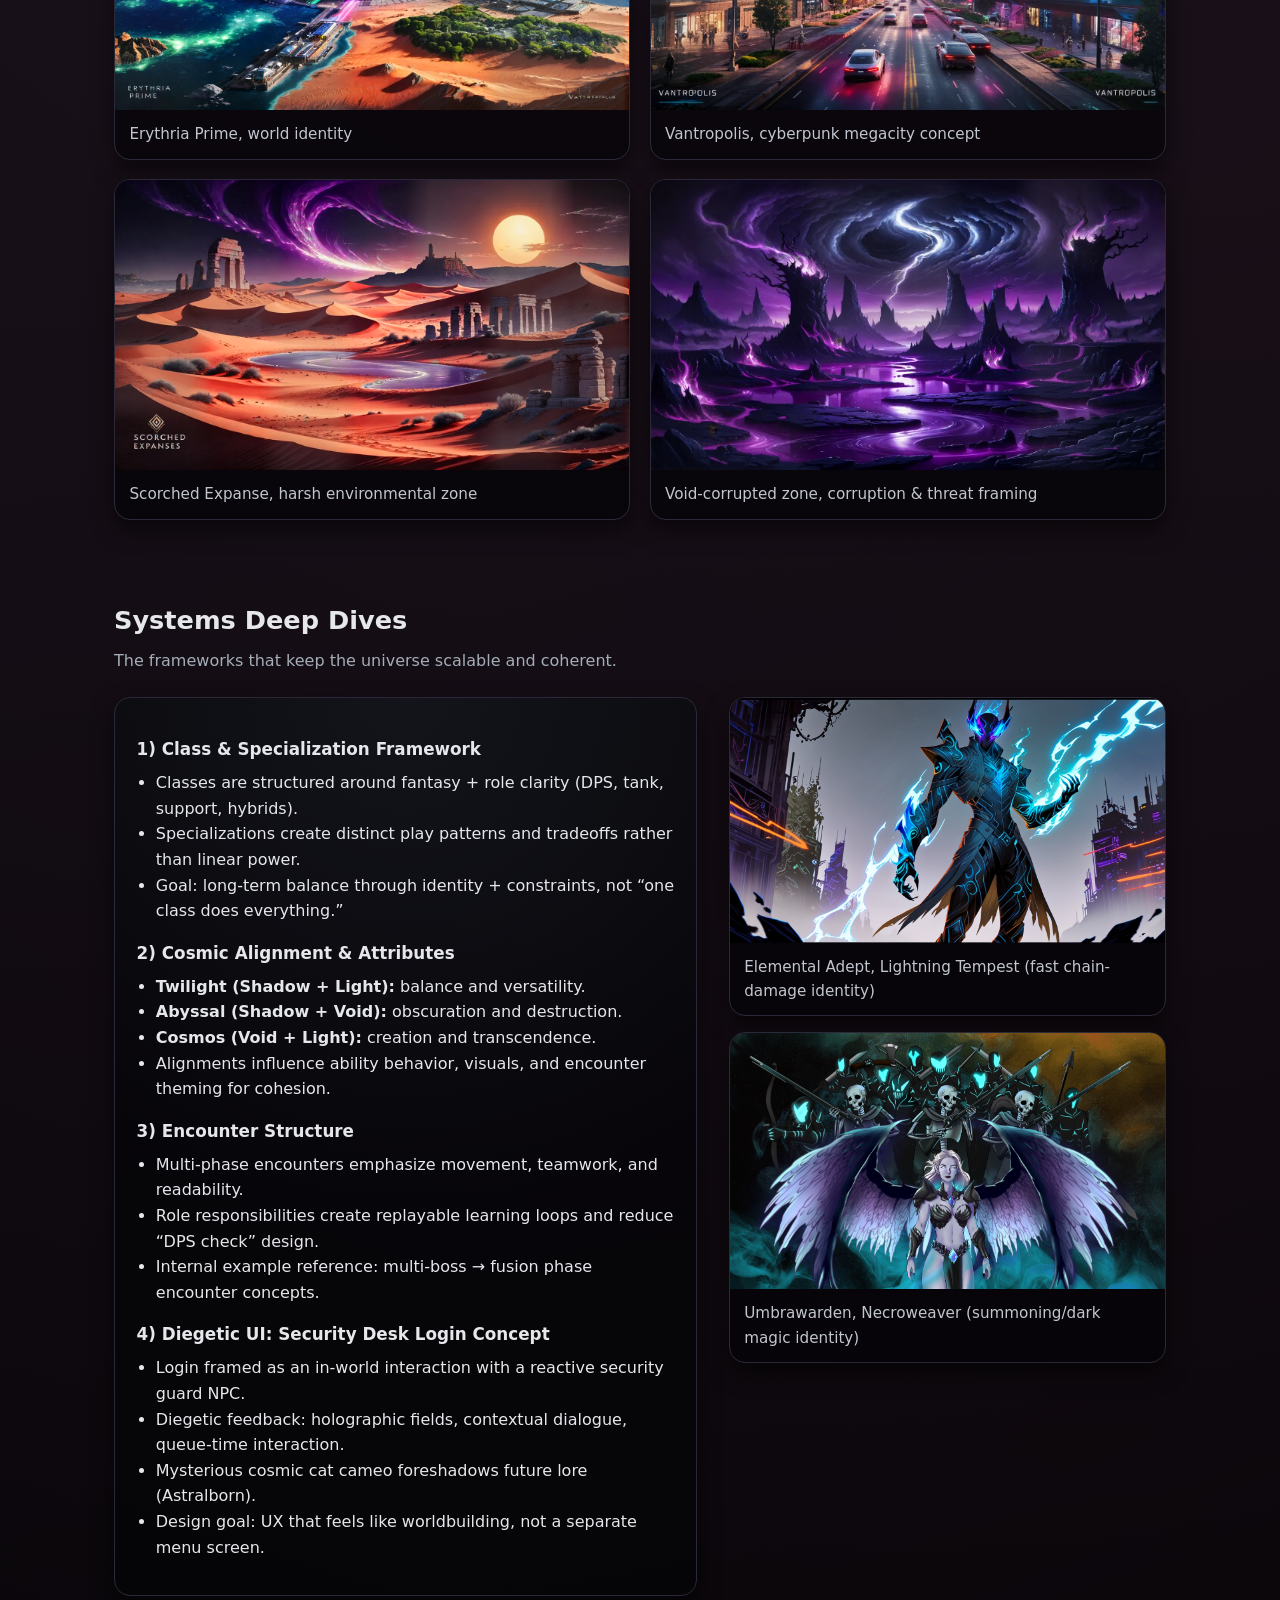
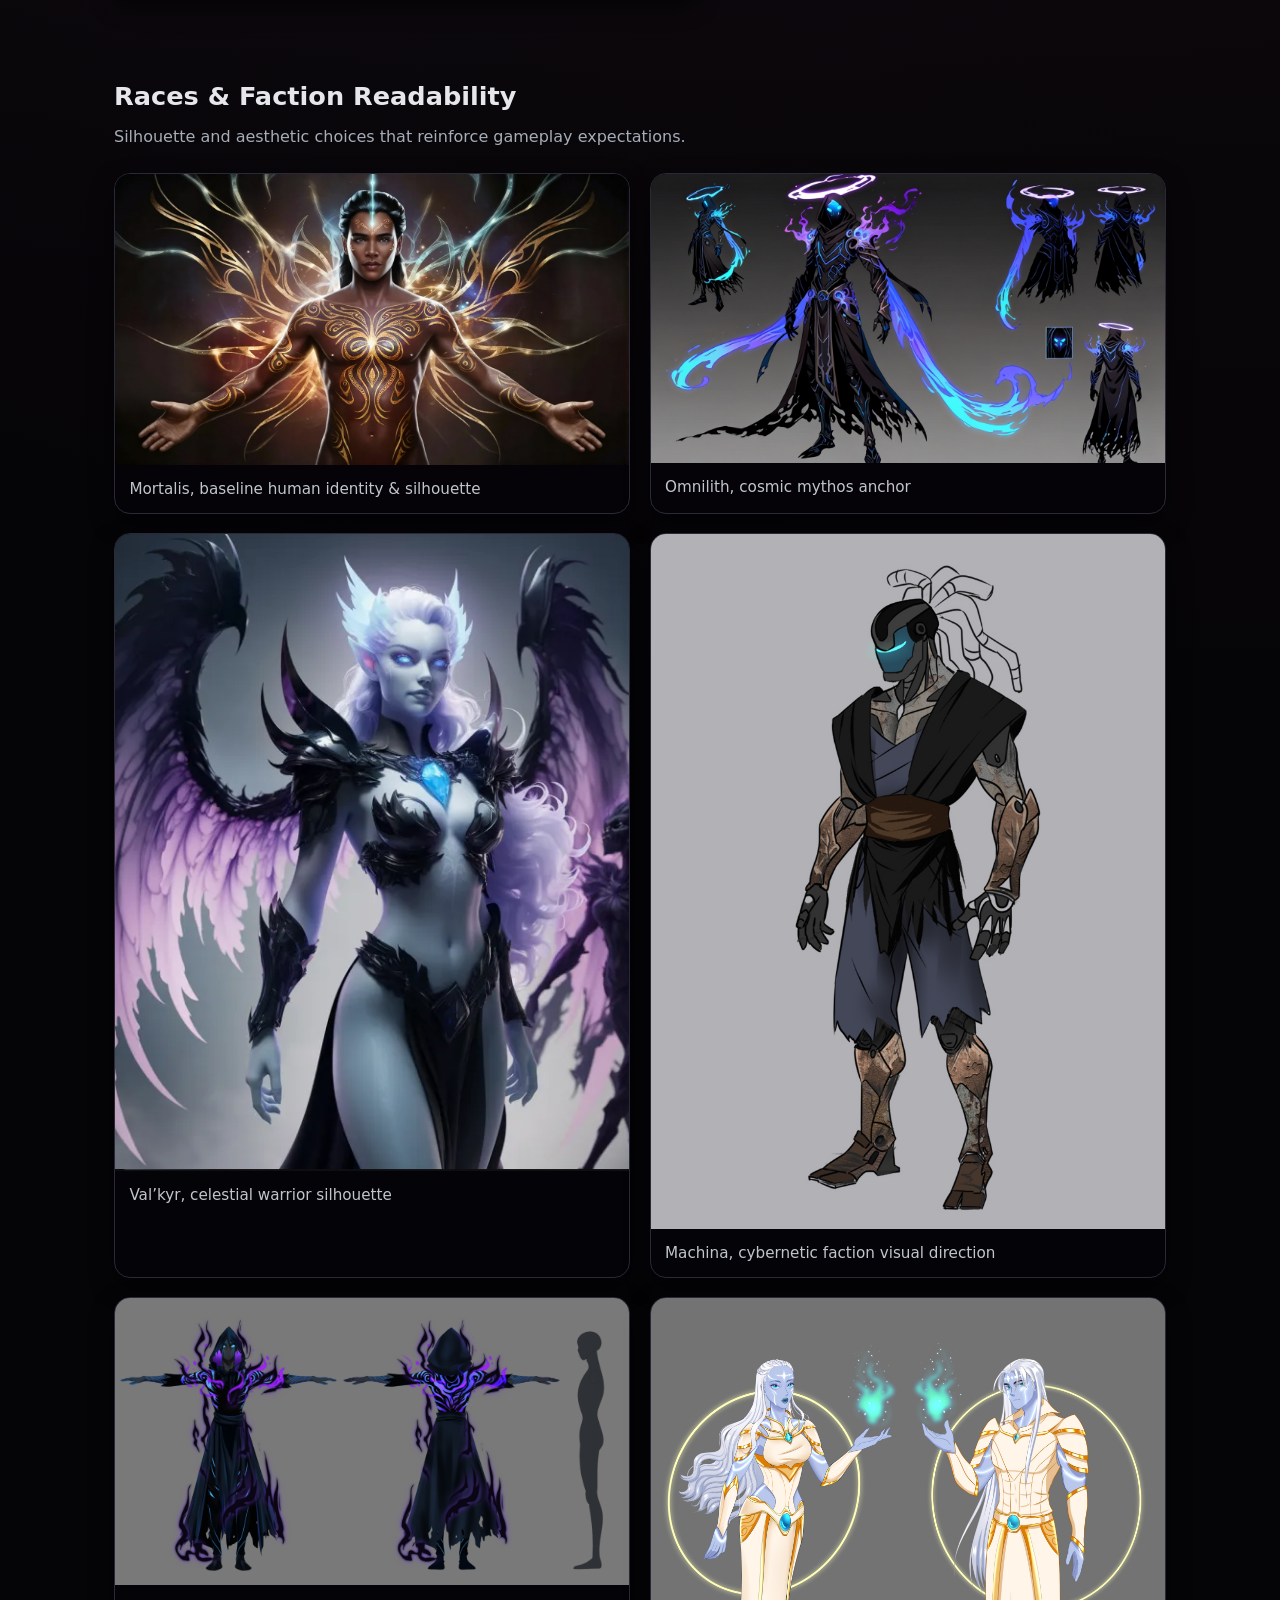
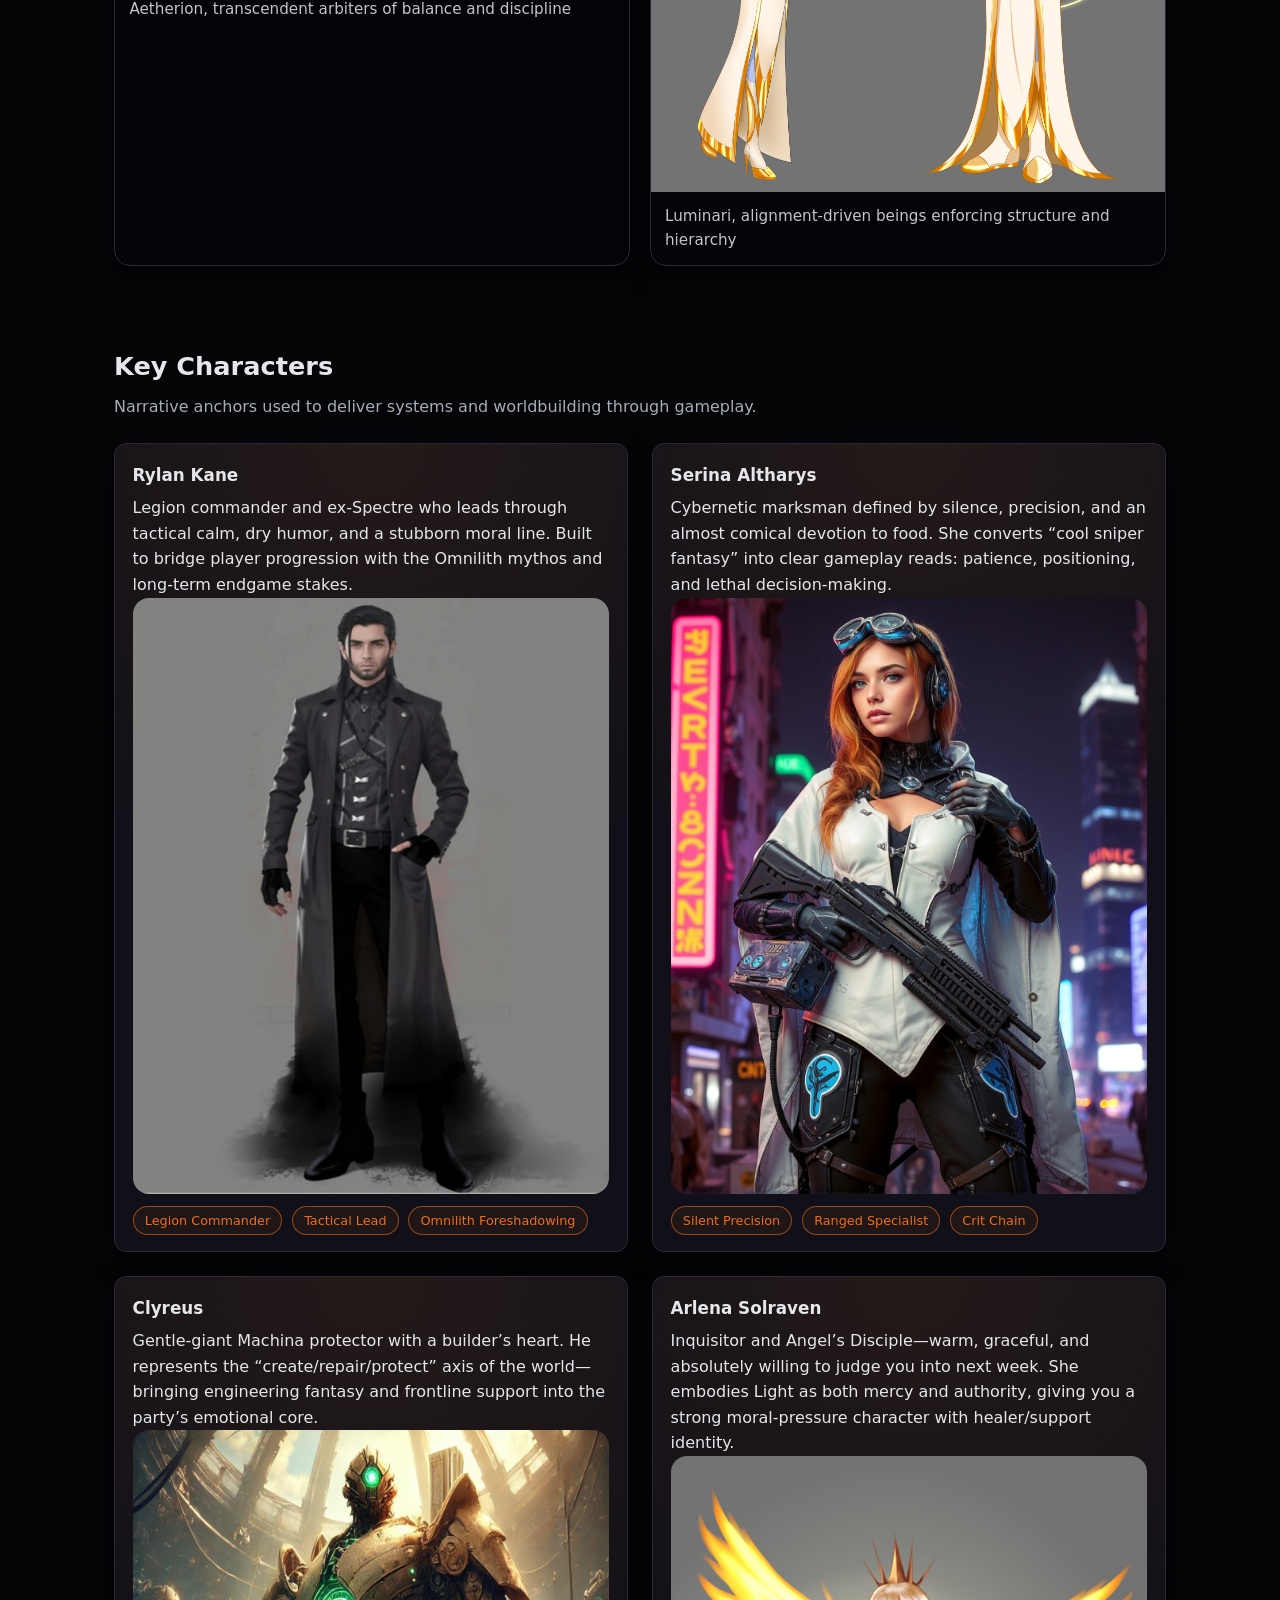
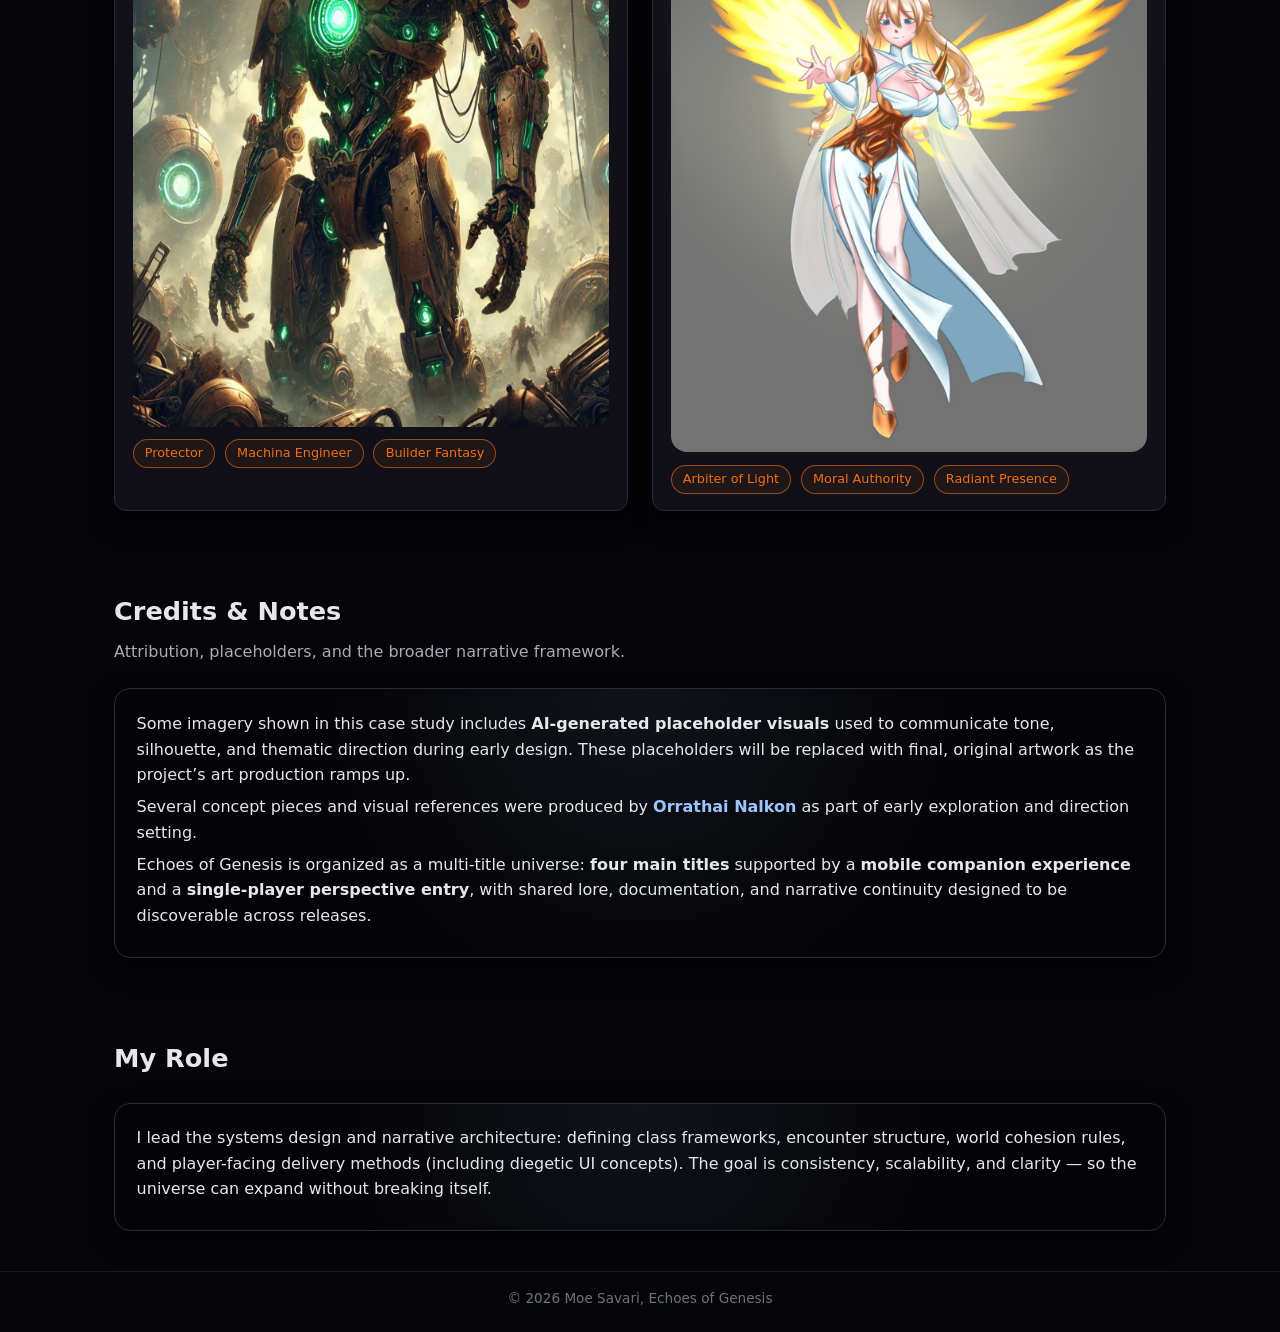
==== commit f57b3fa2: "Quick updates - Added shortcut icons to EOG page - Added hyperlinks to artist and art creators in EO" ====
--- a/echoes-of-genesis.html
+++ b/echoes-of-genesis.html
@@ -5,19 +5,22 @@
     <meta name="viewport" content="width=device-width, initial-scale=1.0" />
     <title>Echoes of Genesis, Design Case Study</title>
     <link rel="stylesheet" href="style.css?v=6" />
+    <link rel="icon" type="image/png" sizes="32x32" href="assets/emberforge_favicon_32x32.png">
+    <link rel="icon" type="image/png" sizes="16x16" href="assets/emberforge_favicon_16x16.png">
+    <link rel="shortcut icon" href="assets/emberforge_favicon.ico">
 </head>
 <body>
-<nav class="top-nav">
-    <div class="nav-inner">
-        <a href="index.html" class="nav-brand">
-            <img src="assets/emberforge-logo.png" alt="EmberForge logo" class="brand-logo" />
-            <span class="brand-text">EmberForge Studios</span>
-        </a>
-        <div class="nav-links">
-            <a href="index.html#about">About</a>
+    <nav class="top-nav">
+        <div class="nav-inner">
+            <a href="index.html" class="nav-brand">
+                <img src="assets/emberforge-logo.png" alt="EmberForge logo" class="brand-logo" />
+                <span class="brand-text">EmberForge Studios</span>
+            </a>
+            <div class="nav-links">
+                <a href="index.html#about">About</a>
+            </div>
         </div>
-    </div>
-</nav>
+    </nav>
     <header class="hero">
         <div class="hero-inner">
             <div>
@@ -283,7 +286,7 @@
                     production ramps up.
                 </p>
                 <p>
-                    Several concept pieces and visual references were produced by <strong>Orrathai Nalkon</strong> as part of early exploration and
+                    Several concept pieces and visual references were produced by <a href="https://www.instagram.com/jobaji22?igsh=MXdmNDJxOXY2NXFsMw==" target="_blank" rel="noreferrer"><strong>Orrathai Nalkon</strong></a> as part of early exploration and
                     direction setting.
                 </p>
                 <p>
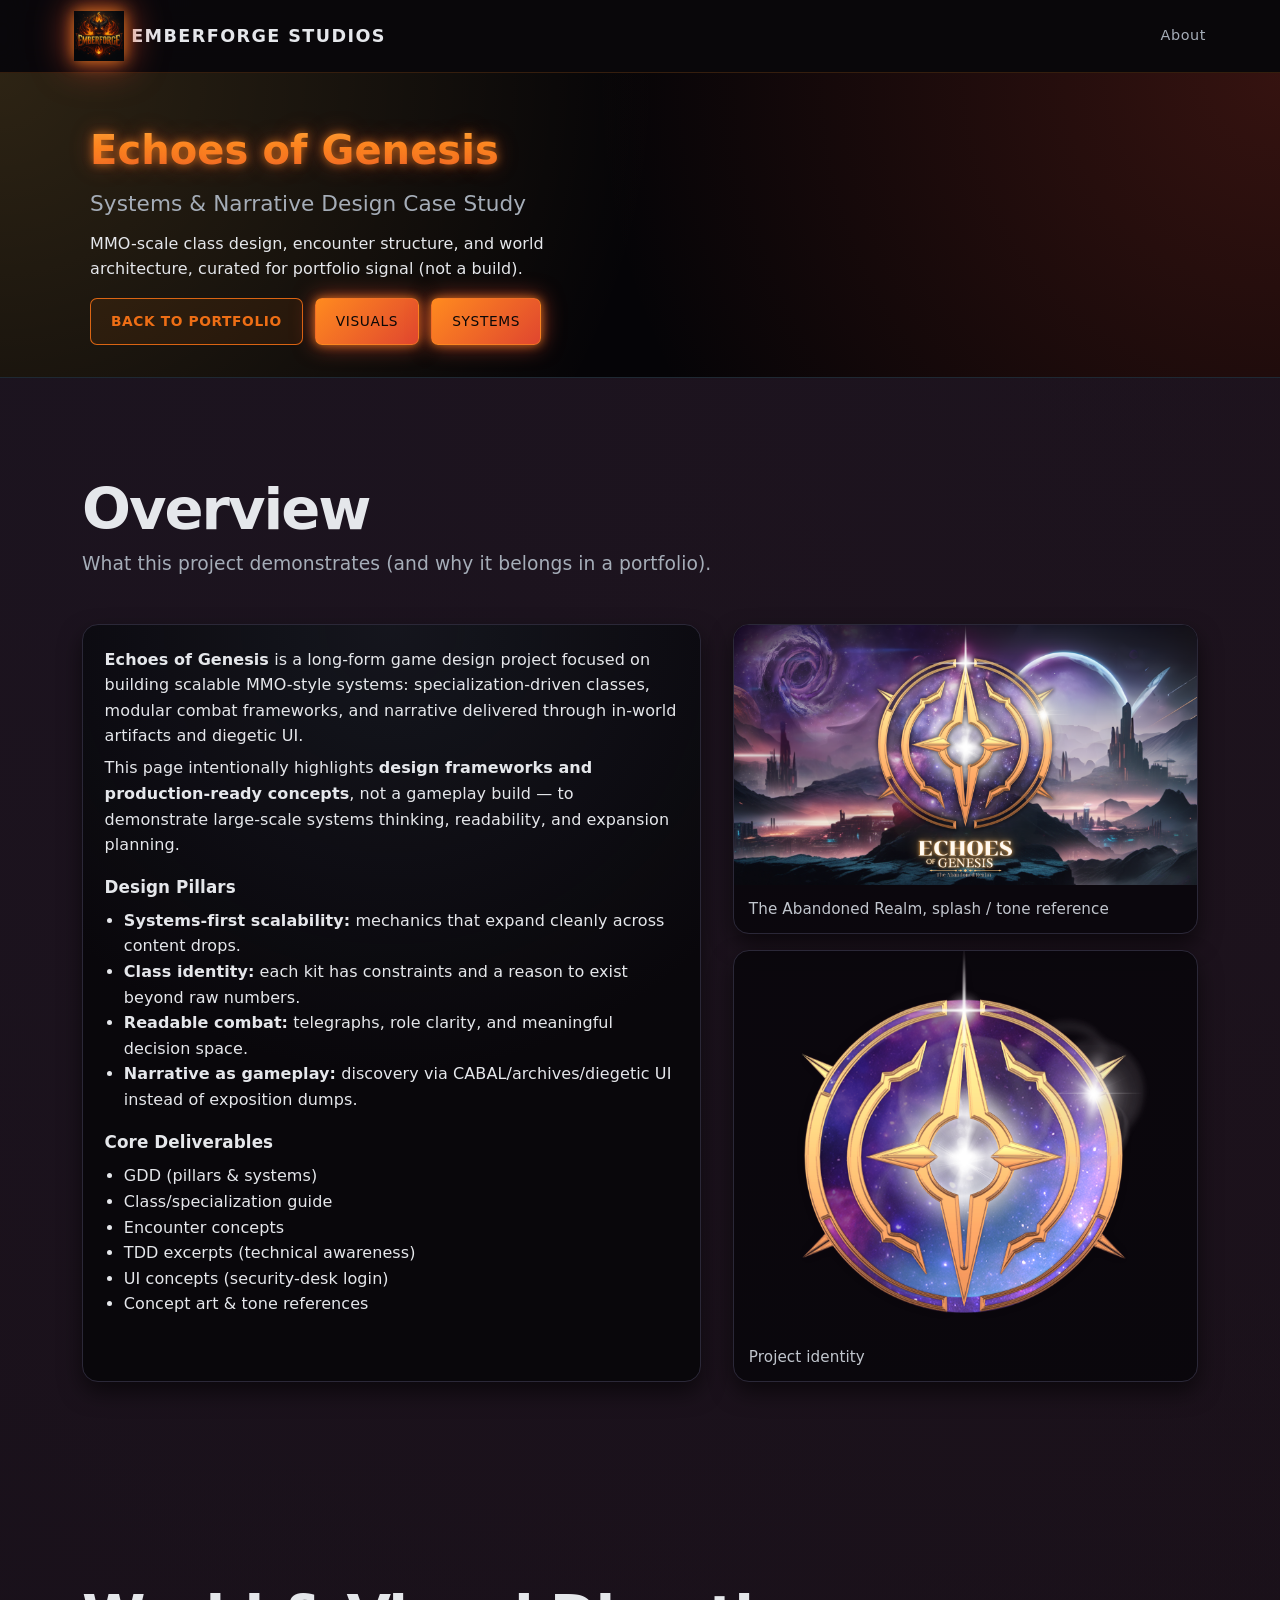
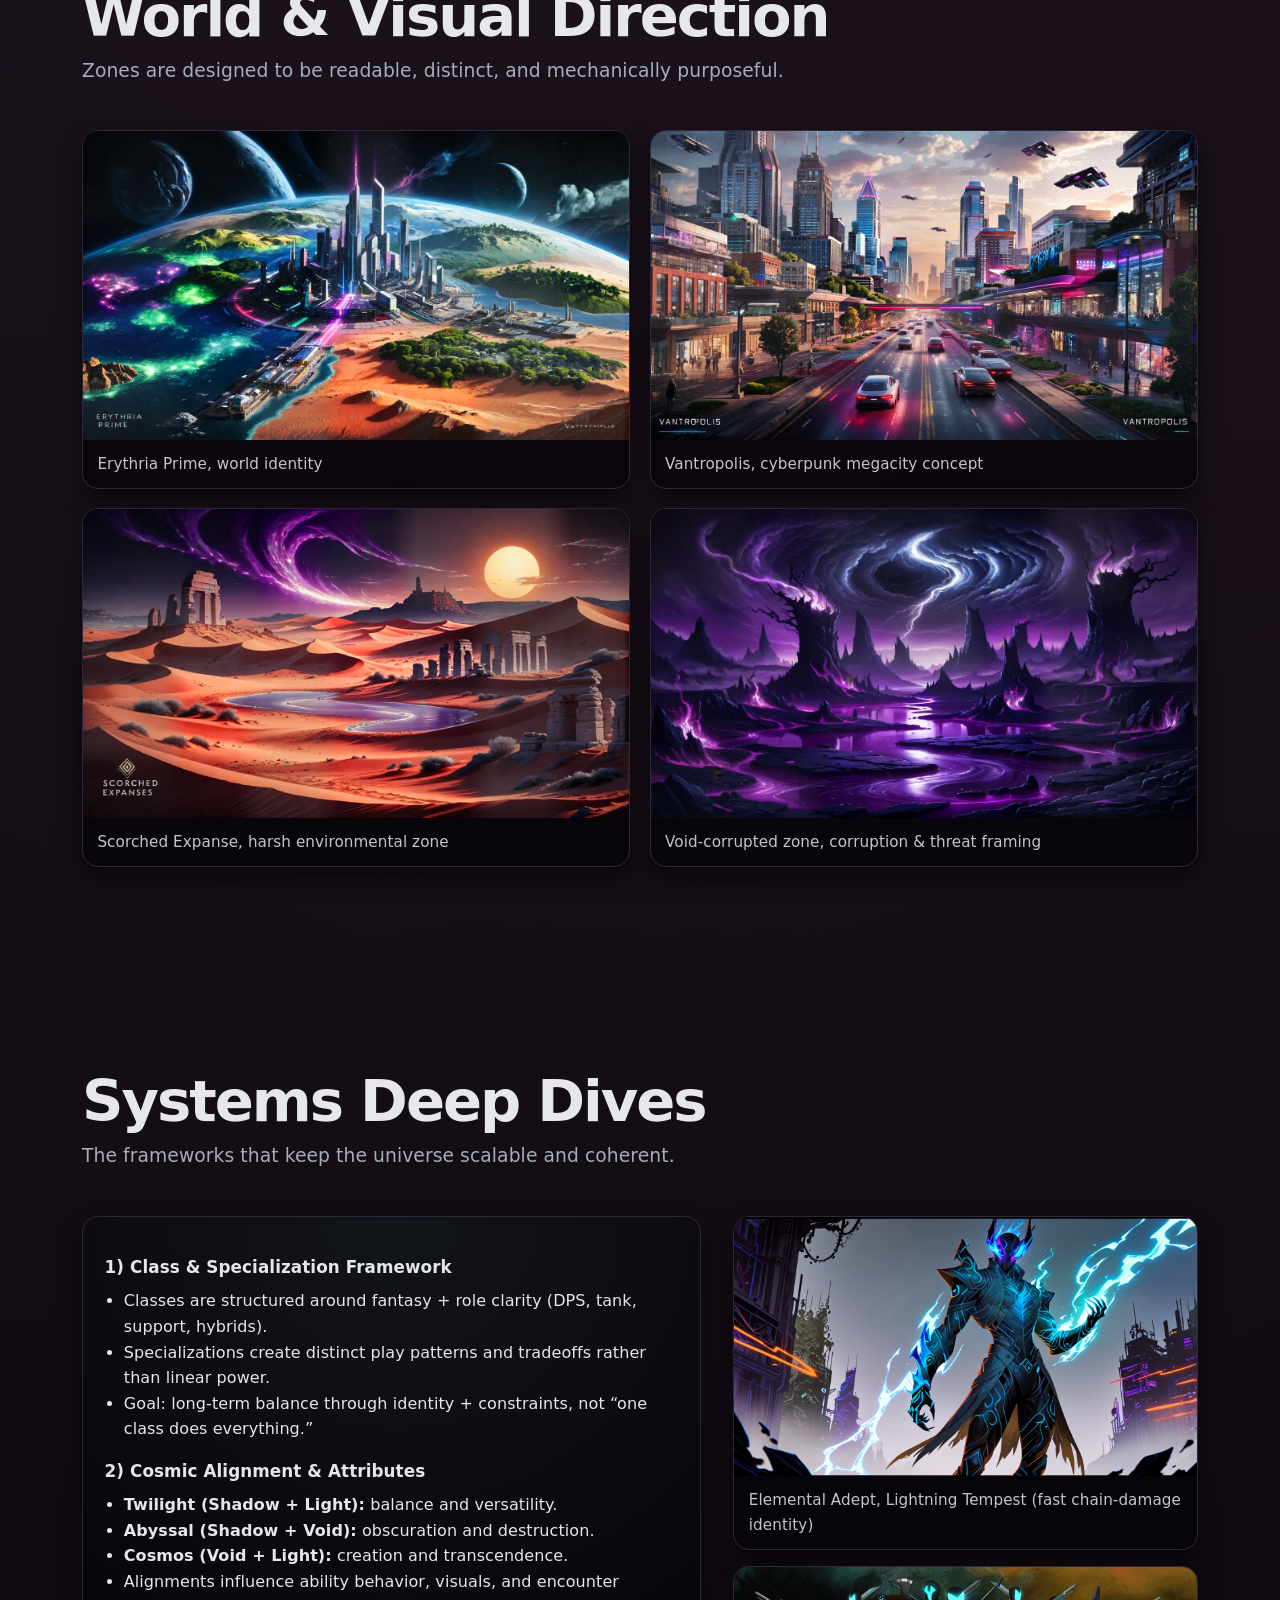
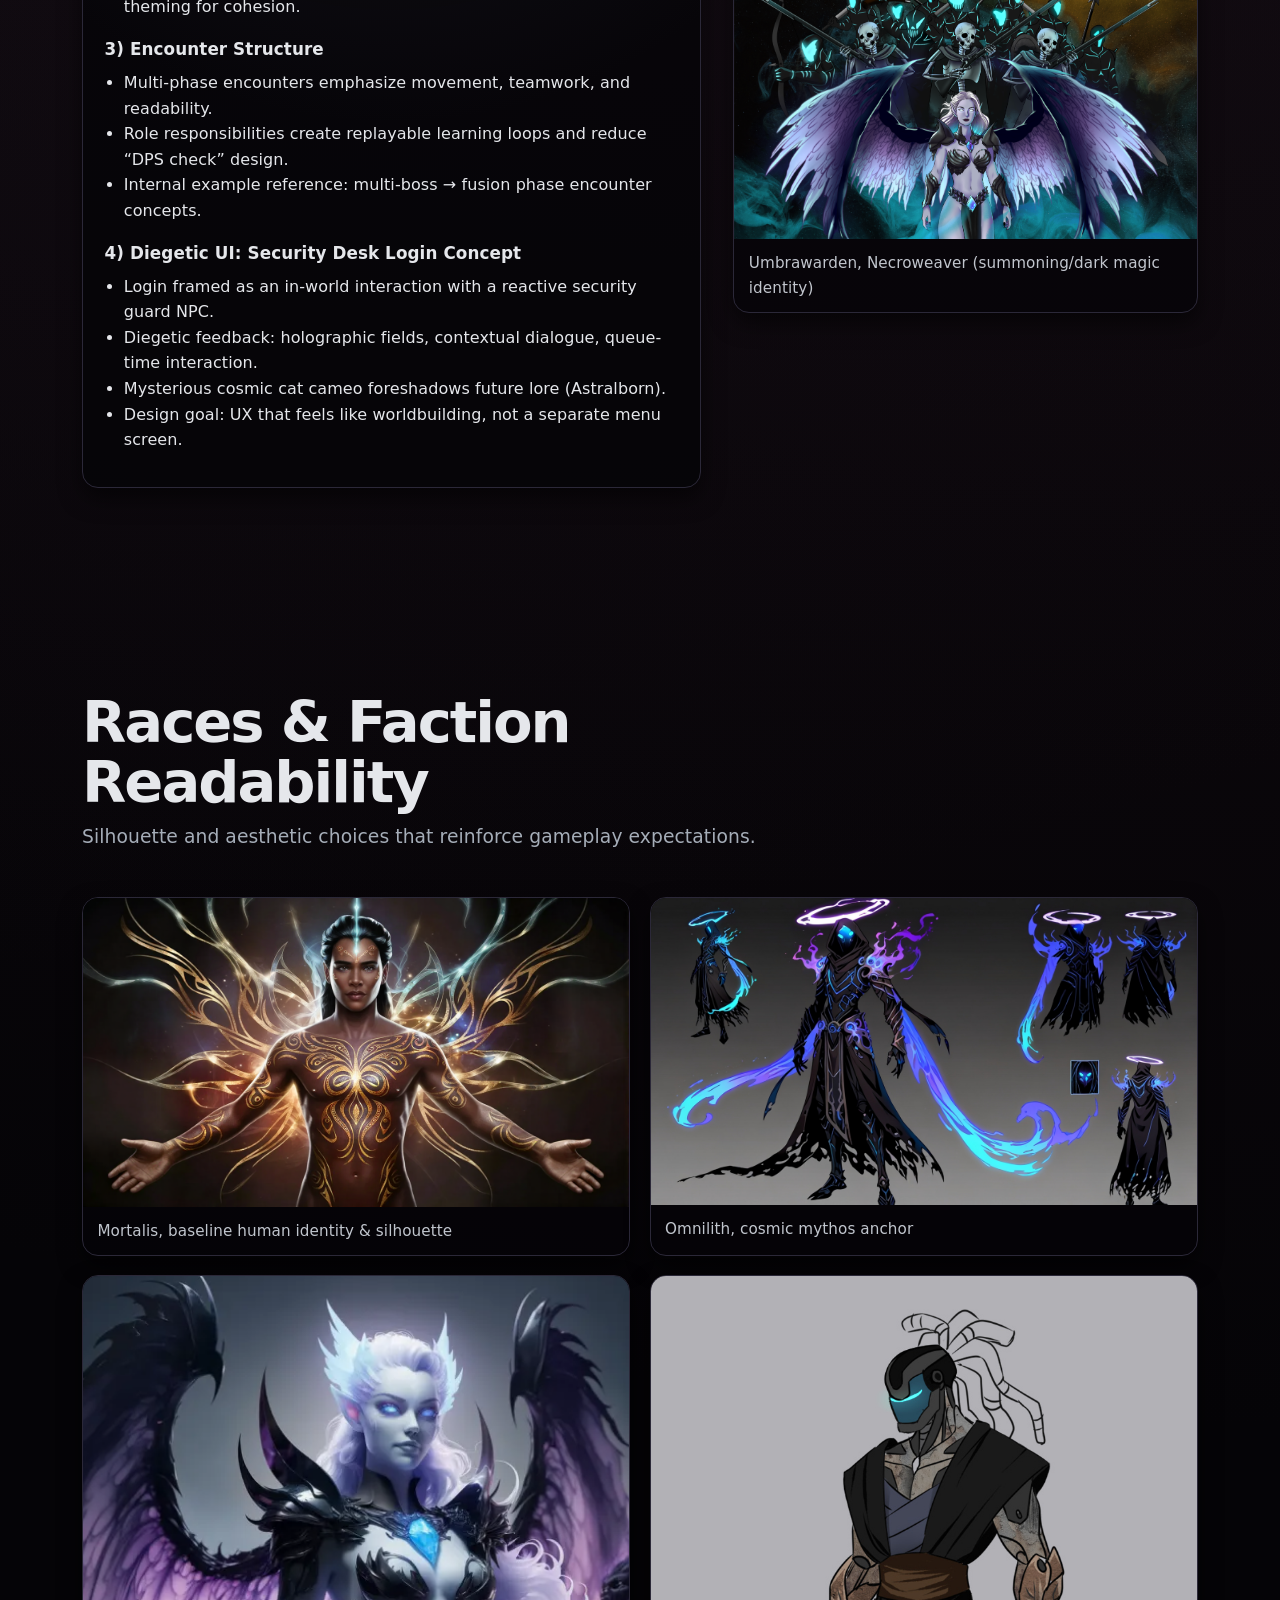
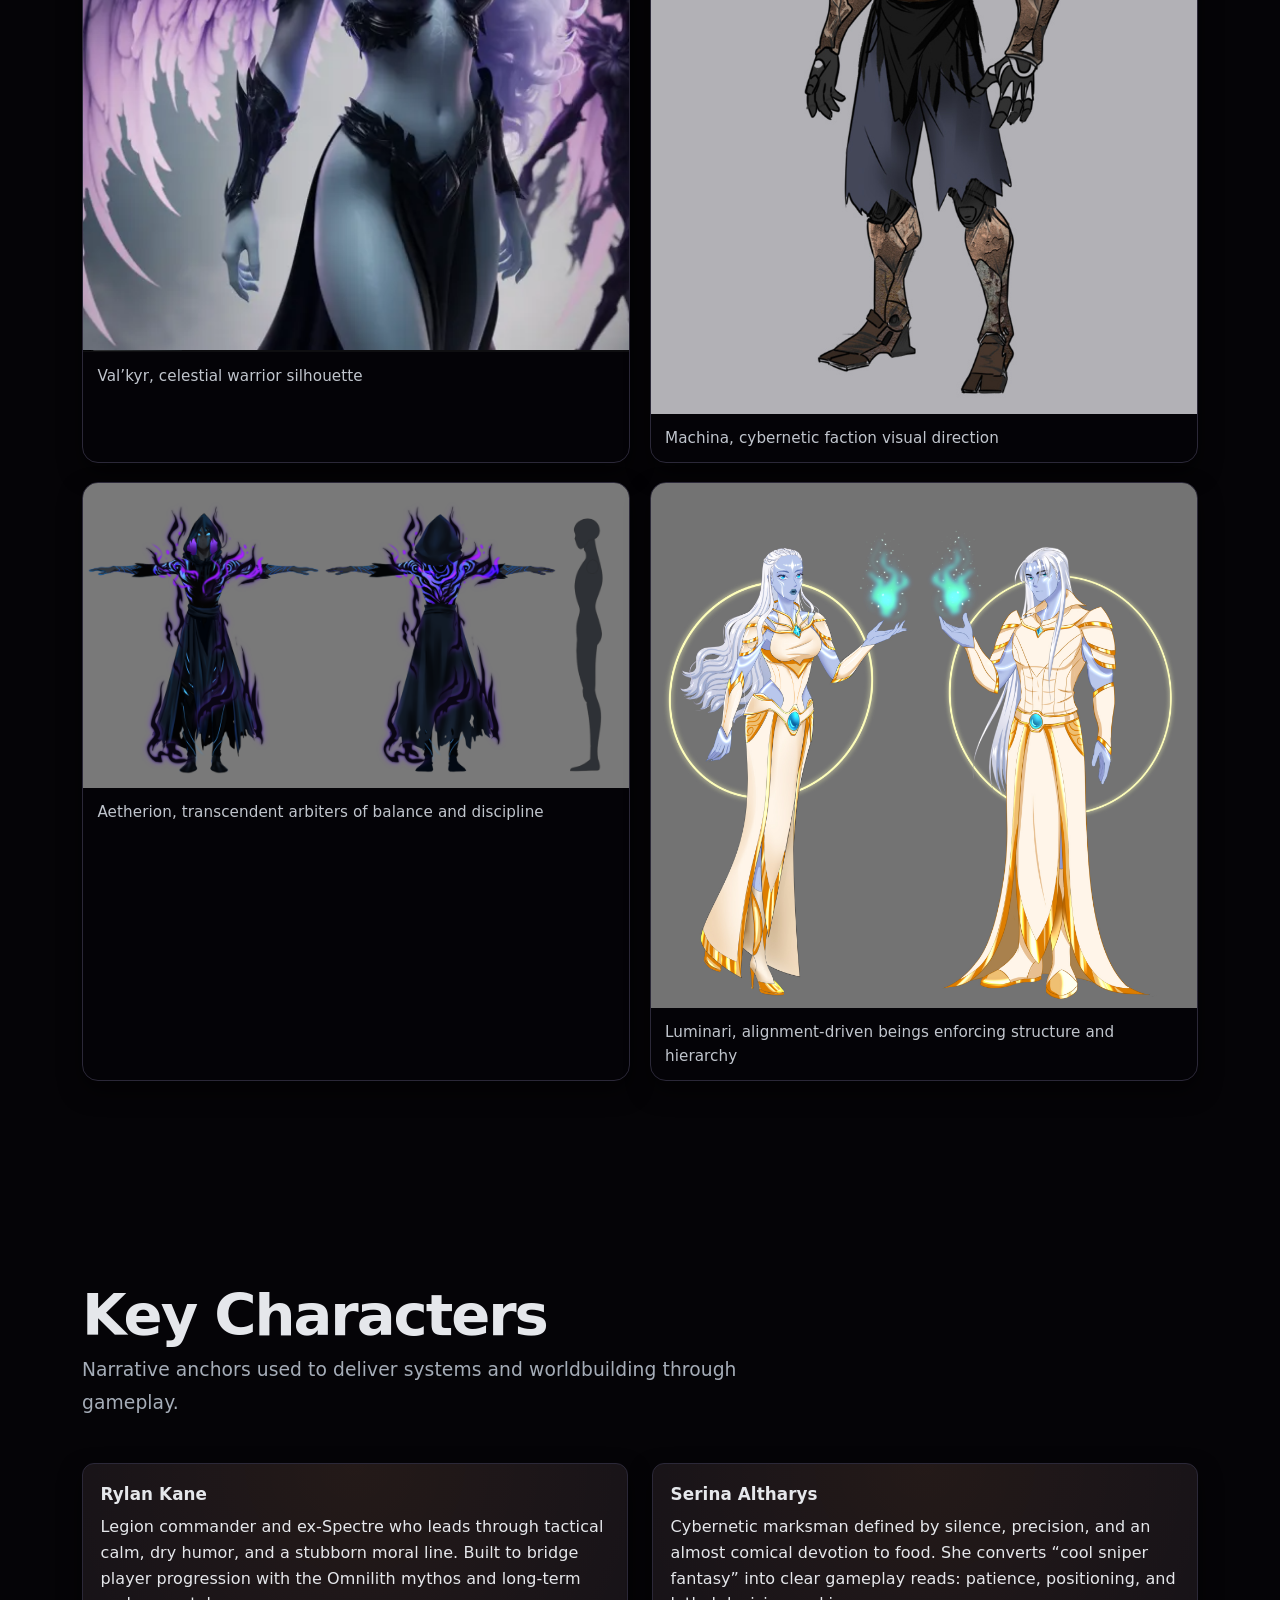
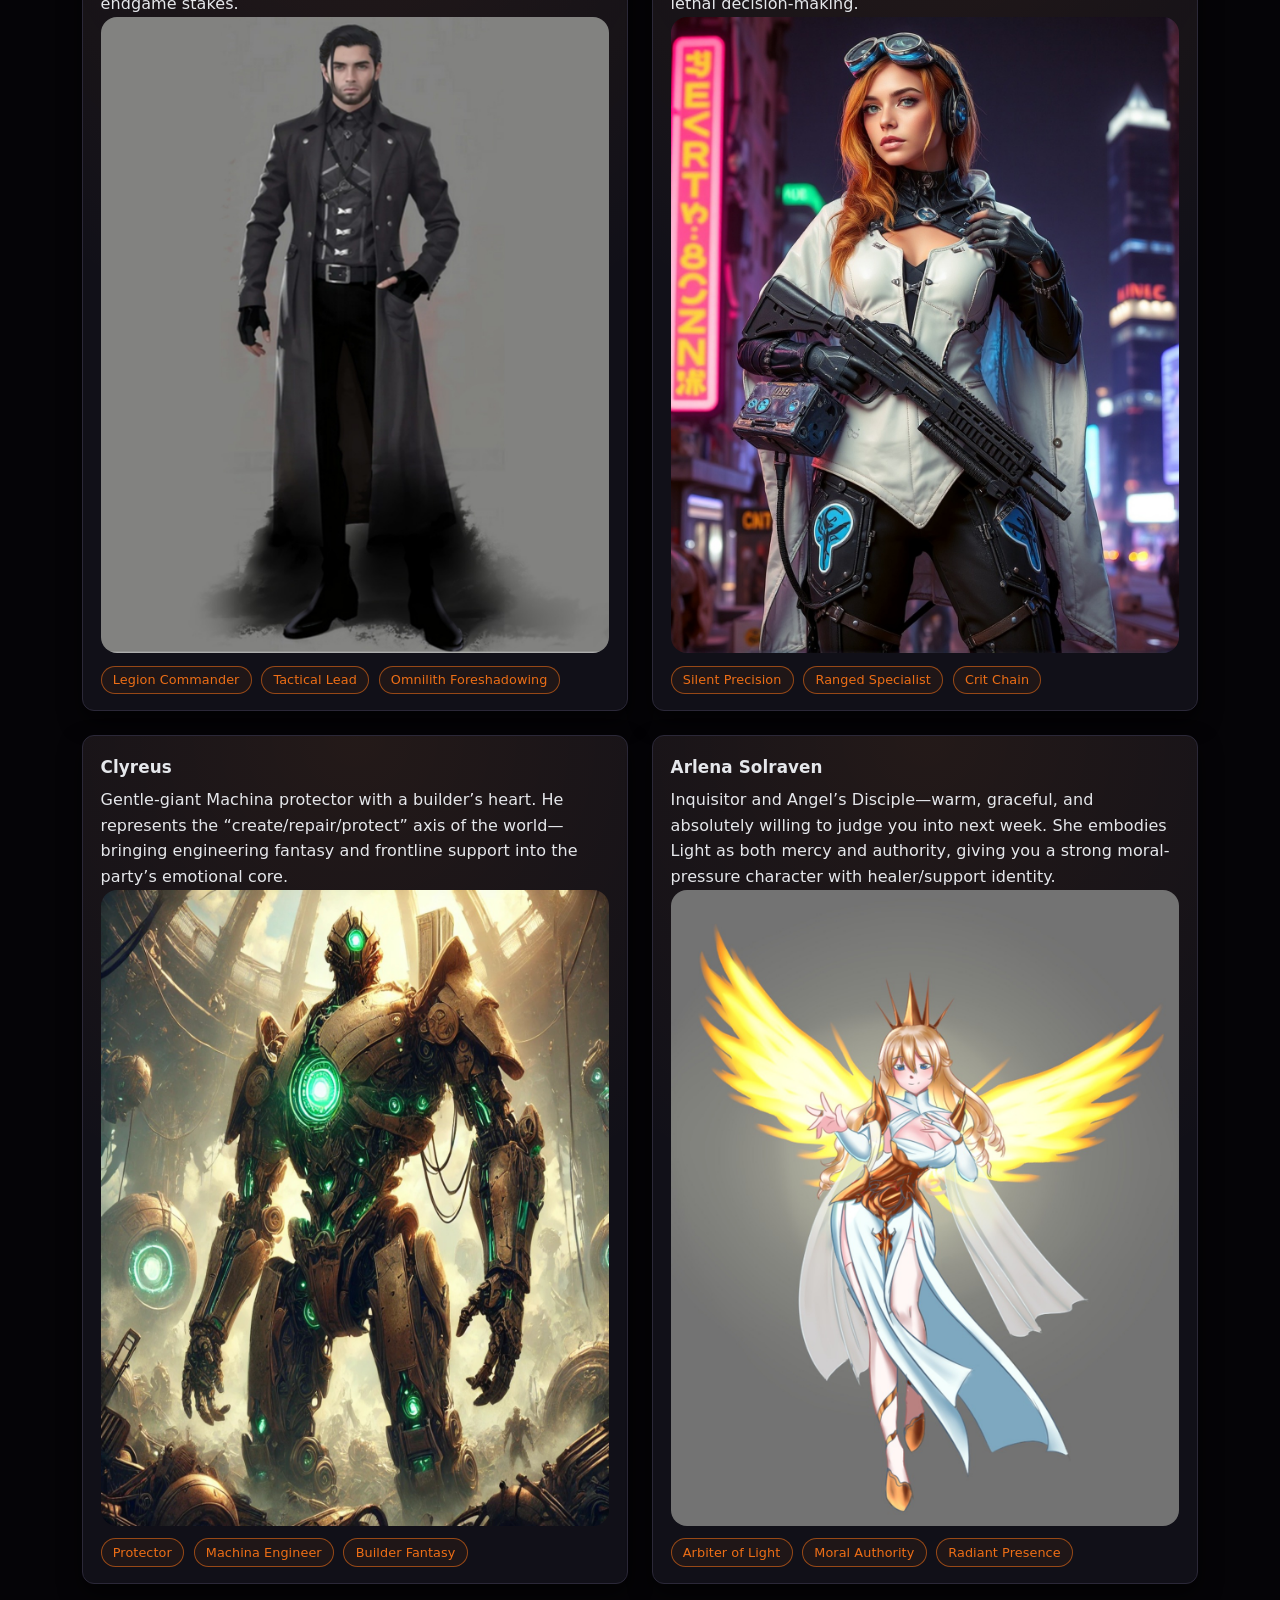
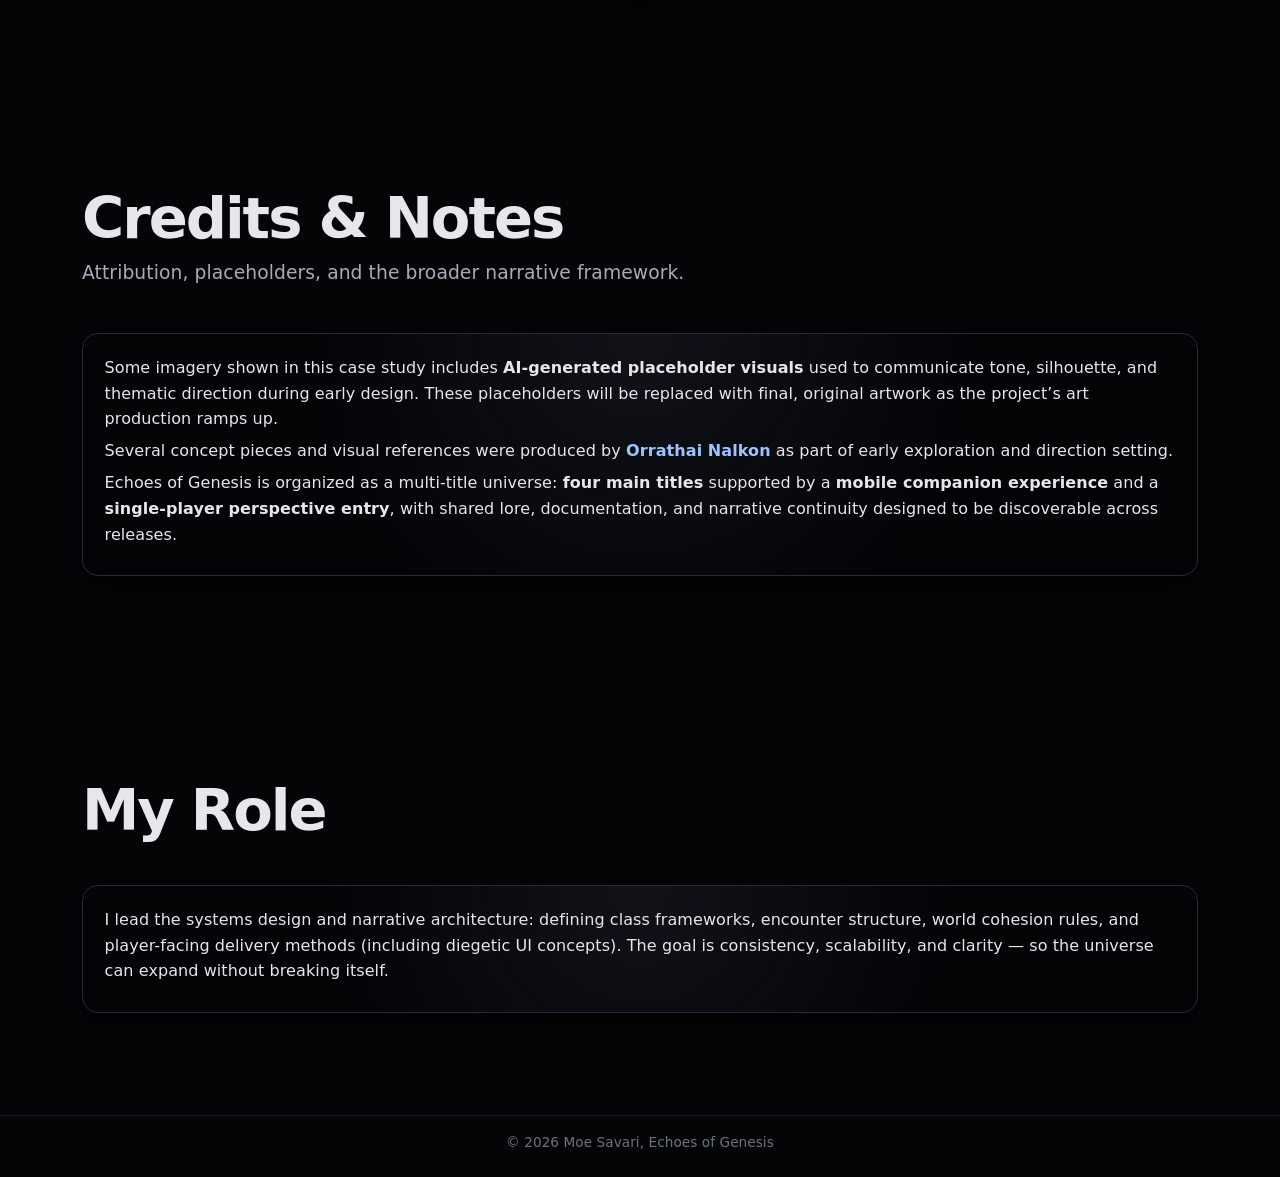
==== commit 8d963efa: "Add Haunted Heists flagship portfolio case study - Feature Haunted Heists as the flagship portfolio " ====
--- a/echoes-of-genesis.html
+++ b/echoes-of-genesis.html
@@ -223,7 +223,7 @@
                     <h3>Rylan Kane</h3>
                     <p>Legion commander and ex-Spectre who leads through tactical calm, dry humor, and a stubborn moral line. Built to bridge player progression with the Omnilith mythos and long-term endgame stakes.</p>
                     <div class="character-media">
-					<img src="assets/eog/Rylan.png" alt="Rylan concept art" class="char-img char-rylan"">
+					<img src="assets/eog/Rylan.png" alt="Rylan concept art" class="char-img char-rylan">
 					</div>
 					<div class="project-links">
                         <span class="pill">Legion Commander</span>
--- a/style.css
+++ b/style.css
@@ -646,4 +646,1314 @@
 
 .char-arlena {
     object-position: 50% 25%;
-}+}
+
+/* ========================================================================== */
+/* 2026 portfolio refresh + Haunted Heists case study                         */
+/* ========================================================================== */
+
+:root {
+    --ember-spectral: #8ee8c4;
+    --ember-spectral-bright: #c8ffe9;
+    --ember-ink: #08070a;
+    --ember-line: rgba(255, 255, 255, 0.1);
+    --content-width: 1180px;
+}
+
+html {
+    scroll-behavior: smooth;
+    scroll-padding-top: 86px;
+}
+
+body {
+    overflow-x: hidden;
+    letter-spacing: 0.005em;
+}
+
+::selection {
+    color: #070708;
+    background: var(--ember-gold);
+}
+
+.skip-link {
+    position: fixed;
+    top: 0.7rem;
+    left: 0.7rem;
+    z-index: 100;
+    padding: 0.65rem 0.9rem;
+    color: #08070a;
+    background: var(--ember-gold);
+    border-radius: 6px;
+    transform: translateY(-160%);
+}
+
+.skip-link:focus {
+    transform: translateY(0);
+}
+
+.top-nav {
+    background: rgba(7, 6, 9, 0.88);
+    border-bottom: 1px solid rgba(255, 138, 31, 0.18);
+}
+
+.nav-inner {
+    max-width: var(--content-width);
+    min-height: 72px;
+    padding-block: 0.45rem;
+}
+
+.brand-logo {
+    width: 50px;
+    height: 50px;
+}
+
+.nav-links {
+    display: flex;
+    align-items: center;
+    gap: clamp(0.65rem, 2vw, 1.5rem);
+}
+
+.nav-links a {
+    margin-left: 0;
+    position: relative;
+    letter-spacing: 0.04em;
+}
+
+.nav-links a::after {
+    content: "";
+    position: absolute;
+    left: 0;
+    right: 100%;
+    bottom: -0.42rem;
+    height: 1px;
+    background: var(--ember-orange);
+    transition: right 180ms ease;
+}
+
+.nav-links a:hover {
+    text-decoration: none;
+}
+
+.nav-links a:hover::after,
+.nav-links a:focus-visible::after {
+    right: 0;
+}
+
+.section {
+    max-width: var(--content-width);
+    padding: clamp(4rem, 8vw, 7rem) clamp(1.25rem, 4vw, 2rem);
+}
+
+.section-header {
+    margin-bottom: clamp(1.7rem, 4vw, 2.7rem);
+}
+
+.section-header h2,
+.about-section h2,
+.role-card h2,
+.status-copy h2 {
+    max-width: 850px;
+    font-size: clamp(2rem, 4.5vw, 3.65rem);
+    line-height: 1.05;
+    letter-spacing: -0.035em;
+}
+
+.section-subtitle {
+    max-width: 740px;
+    font-size: clamp(1rem, 2vw, 1.17rem);
+    line-height: 1.75;
+}
+
+.eyebrow {
+    margin-bottom: 0.8rem;
+    color: var(--ember-orange);
+    font-size: 0.73rem;
+    font-weight: 800;
+    letter-spacing: 0.18em;
+    text-transform: uppercase;
+}
+
+.eyebrow.spectral {
+    color: var(--ember-spectral);
+}
+
+.split-header {
+    display: flex;
+    align-items: flex-end;
+    justify-content: space-between;
+    gap: 2rem;
+}
+
+.split-header .section-subtitle {
+    max-width: 650px;
+}
+
+.btn {
+    padding: 0.72rem 1.25rem;
+    border-radius: 7px;
+    font-size: 0.86rem;
+    font-weight: 750;
+    letter-spacing: 0.045em;
+    text-transform: uppercase;
+}
+
+.btn.primary {
+    color: #0a0808;
+}
+
+.btn.secondary {
+    border-color: rgba(255, 255, 255, 0.18);
+    background: rgba(11, 10, 14, 0.76);
+}
+
+.portfolio-hero {
+    position: relative;
+    min-height: 590px;
+    display: grid;
+    place-items: center;
+    padding: 7rem 1.5rem 6rem;
+    overflow: hidden;
+    background:
+        linear-gradient(100deg, rgba(5, 4, 7, 0.98) 12%, rgba(5, 4, 7, 0.72) 56%, rgba(5, 4, 7, 0.93) 100%),
+        url("assets/haunted-heists/haunted-heists-keyart.webp") center 42% / cover;
+}
+
+.portfolio-hero::before {
+    content: "";
+    position: absolute;
+    inset: 0;
+    background:
+        repeating-linear-gradient(90deg, transparent 0, transparent 79px, rgba(255,255,255,0.012) 80px),
+        linear-gradient(180deg, transparent 70%, #050407 100%);
+    pointer-events: none;
+}
+
+.portfolio-hero .hero-inner {
+    position: relative;
+    z-index: 1;
+    width: 100%;
+    max-width: var(--content-width);
+    align-items: end;
+}
+
+.hero-copy {
+    max-width: 760px;
+}
+
+.portfolio-hero h1 {
+    font-size: clamp(3.8rem, 9vw, 7rem);
+    line-height: 0.88;
+    letter-spacing: -0.07em;
+    text-shadow: 0 10px 45px rgba(0, 0, 0, 0.75);
+}
+
+.portfolio-hero h2 {
+    max-width: 680px;
+    margin-top: 1rem;
+    color: #f4f1ed;
+    font-size: clamp(1.25rem, 2.6vw, 1.85rem);
+    line-height: 1.2;
+}
+
+.portfolio-hero .tagline {
+    max-width: 680px;
+    margin: 1.15rem 0 1.6rem;
+    color: rgba(237, 235, 239, 0.82);
+    font-size: 1.05rem;
+}
+
+.hero-proof {
+    width: min(100%, 320px);
+    padding: 1.35rem;
+    border: 1px solid rgba(255, 200, 87, 0.24);
+    border-radius: 12px;
+    background: rgba(7, 6, 9, 0.77);
+    box-shadow: 0 24px 80px rgba(0, 0, 0, 0.46);
+    backdrop-filter: blur(12px);
+}
+
+.proof-kicker {
+    display: block;
+    margin-bottom: 0.35rem;
+    color: var(--ember-text-muted);
+    font-size: 0.72rem;
+    font-weight: 750;
+    letter-spacing: 0.13em;
+    text-transform: uppercase;
+}
+
+.hero-proof > strong {
+    display: block;
+    color: var(--ember-gold);
+    font-size: 1.45rem;
+}
+
+.hero-proof p {
+    margin: 0.5rem 0 1.1rem;
+    color: var(--ember-text-soft);
+    font-size: 0.9rem;
+}
+
+.proof-stats {
+    display: grid;
+    grid-template-columns: repeat(3, 1fr);
+    gap: 0.6rem;
+    padding-top: 0.8rem;
+    border-top: 1px solid var(--ember-line);
+}
+
+.proof-stats span {
+    color: var(--ember-text-muted);
+    font-size: 0.67rem;
+    line-height: 1.2;
+    text-transform: uppercase;
+}
+
+.proof-stats b {
+    display: block;
+    margin-bottom: 0.15rem;
+    color: var(--ember-text-main);
+    font-size: 1rem;
+}
+
+.flagship-section {
+    padding-top: clamp(4.5rem, 9vw, 8rem);
+}
+
+.status-chip,
+.status-line {
+    display: inline-flex;
+    align-items: center;
+    gap: 0.55rem;
+    white-space: nowrap;
+    color: var(--ember-spectral-bright);
+    font-size: 0.78rem;
+    font-weight: 700;
+    letter-spacing: 0.08em;
+    text-transform: uppercase;
+}
+
+.status-chip span,
+.status-line span {
+    width: 8px;
+    height: 8px;
+    border-radius: 50%;
+    background: var(--ember-spectral);
+    box-shadow: 0 0 16px rgba(142, 232, 196, 0.9);
+}
+
+.flagship-card {
+    display: grid;
+    grid-template-columns: minmax(0, 1.45fr) minmax(340px, 0.75fr);
+    overflow: hidden;
+    border: 1px solid rgba(142, 232, 196, 0.22);
+    border-radius: 18px;
+    background: #0a090d;
+    box-shadow: 0 40px 100px rgba(0, 0, 0, 0.38);
+}
+
+.flagship-visual {
+    position: relative;
+    min-height: 520px;
+    overflow: hidden;
+}
+
+.flagship-visual img {
+    width: 100%;
+    height: 100%;
+    display: block;
+    object-fit: cover;
+    object-position: 57% center;
+    transition: transform 700ms cubic-bezier(.2,.7,.2,1), filter 300ms ease;
+}
+
+.flagship-visual:hover img {
+    transform: scale(1.025);
+    filter: brightness(1.08);
+}
+
+.visual-scrim {
+    position: absolute;
+    inset: 0;
+    background: linear-gradient(90deg, rgba(0,0,0,.55), transparent 35%, transparent 75%, rgba(0,0,0,.45));
+}
+
+.visual-label {
+    position: absolute;
+    left: 1.4rem;
+    bottom: 1.4rem;
+    padding: 0.45rem 0.65rem;
+    color: #f3ead7;
+    border: 1px solid rgba(255,255,255,.3);
+    background: rgba(0,0,0,.62);
+    font-size: 0.69rem;
+    font-weight: 800;
+    letter-spacing: 0.18em;
+}
+
+.flagship-content {
+    display: flex;
+    flex-direction: column;
+    justify-content: center;
+    padding: clamp(1.6rem, 4vw, 2.7rem);
+    background:
+        radial-gradient(circle at top right, rgba(142,232,196,.09), transparent 45%),
+        linear-gradient(180deg, #100f14, #08070a);
+}
+
+.flagship-content > p {
+    color: rgba(229, 231, 235, 0.87);
+    font-size: 1.03rem;
+}
+
+.feature-rail {
+    display: grid;
+    grid-template-columns: repeat(3, 1fr);
+    gap: 0.75rem;
+    margin: 1.6rem 0;
+    padding: 1rem 0;
+    border-block: 1px solid var(--ember-line);
+}
+
+.feature-rail strong {
+    display: block;
+    color: var(--ember-spectral-bright);
+    font-size: 1.15rem;
+}
+
+.feature-rail span {
+    display: block;
+    color: var(--ember-text-muted);
+    font-size: 0.68rem;
+    line-height: 1.25;
+}
+
+.compact-list {
+    padding-left: 1.15rem;
+    color: var(--ember-text-soft);
+}
+
+.compact-list li {
+    margin: 0.4rem 0;
+}
+
+.project-showcase-grid {
+    display: grid;
+    grid-template-columns: repeat(2, minmax(0, 1fr));
+    gap: 1.3rem;
+}
+
+.project-tile {
+    position: relative;
+    min-height: 430px;
+    display: flex;
+    flex-direction: column;
+    padding: clamp(1.5rem, 4vw, 2.4rem);
+    overflow: hidden;
+    border: 1px solid var(--ember-line);
+    border-radius: 15px;
+    background: linear-gradient(145deg, #121016, #09080b);
+}
+
+.project-tile::before {
+    content: "";
+    position: absolute;
+    width: 300px;
+    height: 300px;
+    top: -170px;
+    right: -90px;
+    border-radius: 50%;
+    background: rgba(255, 138, 31, 0.12);
+    filter: blur(30px);
+}
+
+.eog-tile::before {
+    background: rgba(108, 99, 255, 0.16);
+}
+
+.tile-topline {
+    display: flex;
+    justify-content: space-between;
+    gap: 1rem;
+    margin-bottom: auto;
+    color: var(--ember-text-muted);
+    font-size: 0.7rem;
+    font-weight: 750;
+    letter-spacing: 0.1em;
+    text-transform: uppercase;
+}
+
+.project-tile h3 {
+    position: relative;
+    max-width: 500px;
+    margin: 4.5rem 0 0.8rem;
+    font-size: clamp(1.7rem, 3.6vw, 2.65rem);
+    line-height: 1.08;
+}
+
+.project-tile p {
+    max-width: 570px;
+    color: var(--ember-text-soft);
+}
+
+.project-tile .compact-list {
+    margin: 1rem 0 1.6rem;
+}
+
+.text-link {
+    margin-top: auto;
+    color: var(--ember-gold);
+    font-weight: 750;
+}
+
+.text-link:hover {
+    text-decoration: none;
+}
+
+.text-link span {
+    display: inline-block;
+    transition: transform 180ms ease;
+}
+
+.text-link:hover span {
+    transform: translateX(5px);
+}
+
+.shipped-section {
+    border-top: 1px solid rgba(255,255,255,.06);
+}
+
+.ship-grid {
+    border-top: 1px solid var(--ember-line);
+}
+
+.ship-card {
+    display: grid;
+    grid-template-columns: 54px 1fr auto;
+    align-items: center;
+    gap: 1rem;
+    padding: 1.25rem 0;
+    border-bottom: 1px solid var(--ember-line);
+    transition: padding 180ms ease, background 180ms ease;
+}
+
+.ship-card:hover {
+    padding-inline: 0.75rem;
+    background: rgba(255,255,255,.018);
+}
+
+.ship-number {
+    color: var(--ember-text-muted);
+    font-size: 0.73rem;
+    letter-spacing: 0.15em;
+}
+
+.ship-card h3 {
+    font-size: 1.1rem;
+}
+
+.ship-card p {
+    color: var(--ember-text-muted);
+    font-size: 0.86rem;
+}
+
+.ship-card a {
+    color: var(--ember-gold);
+    font-size: 0.86rem;
+}
+
+.about-section {
+    display: grid;
+    grid-template-columns: 1.35fr 0.65fr;
+    gap: clamp(2rem, 7vw, 6rem);
+    align-items: center;
+    margin-bottom: 4rem;
+    border: 1px solid rgba(255, 138, 31, 0.18);
+    border-radius: 18px;
+    background:
+        radial-gradient(circle at 10% 10%, rgba(255,138,31,.1), transparent 35%),
+        #09080b;
+}
+
+.about-copy > p:not(.eyebrow) {
+    max-width: 720px;
+    margin-top: 1rem;
+    color: var(--ember-text-soft);
+}
+
+.about-copy .hero-actions {
+    margin-top: 1.6rem;
+}
+
+.skills-panel {
+    padding: 1.4rem;
+    border-left: 1px solid var(--ember-line);
+}
+
+.skills-panel h3 {
+    margin-bottom: 1rem;
+}
+
+.skill-cloud {
+    display: flex;
+    flex-wrap: wrap;
+    gap: 0.55rem;
+    list-style: none;
+}
+
+.skill-cloud li {
+    padding: 0.45rem 0.7rem;
+    color: var(--ember-text-soft);
+    border: 1px solid rgba(255,255,255,.11);
+    border-radius: 5px;
+    background: rgba(255,255,255,.025);
+    font-size: 0.8rem;
+}
+
+/* Haunted Heists */
+
+.haunted-page {
+    background:
+        radial-gradient(circle at 50% 15%, rgba(30, 72, 57, .18), transparent 30%),
+        #050607;
+}
+
+.haunted-nav {
+    border-bottom-color: rgba(142, 232, 196, 0.15);
+}
+
+.haunted-nav .nav-links a:hover {
+    color: var(--ember-spectral-bright);
+}
+
+.haunted-nav .nav-links a::after {
+    background: var(--ember-spectral);
+}
+
+.hh-hero {
+    position: relative;
+    min-height: min(830px, 90vh);
+    display: grid;
+    align-items: end;
+    overflow: hidden;
+    border-bottom: 1px solid rgba(142, 232, 196, .14);
+}
+
+.hh-hero-art,
+.hh-hero-shade {
+    position: absolute;
+    inset: 0;
+}
+
+.hh-hero-art {
+    background: url("assets/haunted-heists/haunted-heists-keyart.webp") center / cover no-repeat;
+    transform: scale(1.01);
+}
+
+.hh-hero-shade {
+    background:
+        linear-gradient(90deg, rgba(3,5,5,.99) 0%, rgba(3,5,5,.82) 34%, rgba(3,5,5,.23) 66%, rgba(3,5,5,.6) 100%),
+        linear-gradient(180deg, rgba(3,5,5,.28) 0%, rgba(3,5,5,.1) 45%, #050607 100%);
+}
+
+.hh-hero-inner {
+    position: relative;
+    z-index: 1;
+    width: 100%;
+    max-width: var(--content-width);
+    margin: 0 auto;
+    padding: clamp(8rem, 19vh, 13rem) clamp(1.25rem, 4vw, 2rem) clamp(3rem, 7vh, 5rem);
+    display: flex;
+    align-items: end;
+    justify-content: space-between;
+    gap: 2rem;
+}
+
+.hh-hero-copy {
+    max-width: 760px;
+}
+
+.hh-hero h1 {
+    max-width: 720px;
+    font-family: Georgia, "Times New Roman", serif;
+    font-size: clamp(4.4rem, 11vw, 9rem);
+    line-height: 0.72;
+    letter-spacing: -0.075em;
+    text-transform: uppercase;
+    text-shadow: 0 12px 45px #000;
+}
+
+.hh-hero h1 span {
+    display: block;
+    color: var(--ember-gold);
+    font-size: 0.72em;
+    letter-spacing: -0.04em;
+}
+
+.hh-hook {
+    max-width: 650px;
+    margin: 1.7rem 0 1.3rem;
+    color: rgba(245,245,241,.9);
+    font-size: clamp(1.15rem, 2.3vw, 1.5rem);
+}
+
+.hh-meta-row {
+    display: flex;
+    flex-wrap: wrap;
+    gap: 0.5rem 1.1rem;
+    margin-bottom: 1.5rem;
+    color: rgba(200,255,233,.72);
+    font-size: 0.72rem;
+    font-weight: 750;
+    letter-spacing: 0.1em;
+    text-transform: uppercase;
+}
+
+.hh-meta-row span + span::before {
+    content: "•";
+    margin-right: 1.1rem;
+    color: rgba(142,232,196,.35);
+}
+
+.spectral-btn {
+    color: #06110c;
+    border-color: var(--ember-spectral);
+    background: linear-gradient(135deg, var(--ember-spectral-bright), var(--ember-spectral));
+    box-shadow: 0 0 30px rgba(142,232,196,.2);
+}
+
+.spectral-btn:hover {
+    color: #06110c;
+    text-decoration: none;
+    box-shadow: 0 0 38px rgba(142,232,196,.38);
+    transform: translateY(-1px);
+}
+
+.hh-status-card {
+    width: min(100%, 310px);
+    padding: 1.35rem;
+    border: 1px solid rgba(142,232,196,.25);
+    border-radius: 12px;
+    background: rgba(4,8,7,.74);
+    backdrop-filter: blur(14px);
+}
+
+.hh-status-card > strong {
+    display: block;
+    color: var(--ember-spectral-bright);
+    font-size: 1.4rem;
+}
+
+.hh-status-card p {
+    margin: 0.55rem 0 1rem;
+    color: var(--ember-text-soft);
+    font-size: 0.88rem;
+}
+
+.section-lede {
+    max-width: 570px;
+    color: var(--ember-text-soft);
+    font-size: clamp(1rem, 2vw, 1.18rem);
+}
+
+.loop-grid {
+    display: grid;
+    grid-template-columns: repeat(5, 1fr);
+    border: 1px solid rgba(142,232,196,.16);
+    border-radius: 14px;
+    background: rgba(4,8,7,.62);
+}
+
+.loop-grid article {
+    position: relative;
+    min-height: 245px;
+    padding: 1.4rem;
+    border-right: 1px solid rgba(142,232,196,.12);
+}
+
+.loop-grid article:last-child {
+    border-right: 0;
+}
+
+.loop-grid article::after {
+    content: "";
+    position: absolute;
+    left: 1.4rem;
+    right: 1.4rem;
+    bottom: 0;
+    height: 2px;
+    background: linear-gradient(90deg, var(--ember-spectral), transparent);
+    opacity: 0;
+    transition: opacity 180ms ease, bottom 180ms ease;
+}
+
+.loop-grid article:hover::after {
+    bottom: 1rem;
+    opacity: .75;
+}
+
+.loop-grid article > span {
+    color: var(--ember-spectral);
+    font-size: 0.7rem;
+    font-weight: 800;
+    letter-spacing: .16em;
+}
+
+.loop-grid h3 {
+    margin: 3.1rem 0 0.65rem;
+    font-size: 1rem;
+}
+
+.loop-grid p {
+    color: var(--ember-text-muted);
+    font-size: .83rem;
+}
+
+.hh-role-section {
+    display: grid;
+    grid-template-columns: 1.25fr .75fr;
+    gap: 1.2rem;
+    padding-top: 0;
+}
+
+.role-card {
+    display: grid;
+    grid-template-columns: 1fr .9fr;
+    gap: 2rem;
+    padding: clamp(1.5rem, 4vw, 2.6rem);
+    border: 1px solid var(--ember-line);
+    border-radius: 14px;
+    background: #0a0b0c;
+}
+
+.role-card h2 {
+    font-size: clamp(1.8rem, 3.6vw, 3rem);
+}
+
+.role-card > p {
+    color: var(--ember-text-soft);
+}
+
+.metric-grid {
+    display: grid;
+    grid-template-columns: repeat(2, 1fr);
+    gap: 1px;
+    overflow: hidden;
+    border: 1px solid rgba(142,232,196,.16);
+    border-radius: 14px;
+    background: rgba(142,232,196,.12);
+}
+
+.metric-grid div {
+    display: flex;
+    flex-direction: column;
+    justify-content: center;
+    padding: 1.2rem;
+    background: #07100d;
+}
+
+.metric-grid strong {
+    color: var(--ember-spectral-bright);
+    font-size: 2rem;
+}
+
+.metric-grid span {
+    color: var(--ember-text-muted);
+    font-size: .72rem;
+    text-transform: uppercase;
+}
+
+.system-grid {
+    display: grid;
+    grid-template-columns: repeat(3, minmax(0, 1fr));
+    gap: 1rem;
+}
+
+.system-card {
+    min-height: 310px;
+    padding: 1.5rem;
+    border: 1px solid var(--ember-line);
+    border-radius: 12px;
+    background: linear-gradient(145deg, #0c0d0e, #070809);
+}
+
+.featured-system {
+    grid-column: span 2;
+    border-color: rgba(142,232,196,.22);
+    background:
+        radial-gradient(circle at top right, rgba(142,232,196,.1), transparent 45%),
+        linear-gradient(145deg, #0b1110, #070809);
+}
+
+.system-icon {
+    width: 44px;
+    height: 44px;
+    display: grid;
+    place-items: center;
+    margin-bottom: 2.8rem;
+    color: var(--ember-spectral-bright);
+    border: 1px solid rgba(142,232,196,.28);
+    border-radius: 8px;
+    background: rgba(142,232,196,.045);
+    font-size: .72rem;
+    font-weight: 900;
+    letter-spacing: .07em;
+}
+
+.system-card h3 {
+    margin-bottom: .65rem;
+    font-size: 1.18rem;
+}
+
+.system-card p {
+    color: var(--ember-text-soft);
+    font-size: .9rem;
+}
+
+.system-card .compact-list {
+    margin-top: .8rem;
+    font-size: .85rem;
+}
+
+.architecture-section {
+    max-width: none;
+    padding-inline: max(1.25rem, calc((100vw - var(--content-width)) / 2 + 2rem));
+    background:
+        linear-gradient(180deg, transparent, rgba(142,232,196,.025) 12%, rgba(142,232,196,.025) 88%, transparent),
+        repeating-linear-gradient(90deg, transparent 0, transparent 79px, rgba(142,232,196,.018) 80px);
+}
+
+.architecture-flow {
+    display: grid;
+    grid-template-columns: 1fr auto 1.2fr auto 1.1fr;
+    align-items: center;
+    gap: 1rem;
+    margin: 2.5rem 0 4rem;
+}
+
+.arch-node {
+    padding: 1.1rem;
+    border: 1px solid rgba(142,232,196,.18);
+    border-radius: 9px;
+    background: rgba(5,9,8,.92);
+}
+
+.arch-node span,
+.arch-node small {
+    display: block;
+}
+
+.arch-node span {
+    color: var(--ember-spectral-bright);
+    font-weight: 750;
+}
+
+.arch-node small {
+    margin-top: .25rem;
+    color: var(--ember-text-muted);
+}
+
+.arch-core {
+    padding-block: 2rem;
+    border-color: rgba(142,232,196,.4);
+    box-shadow: 0 0 50px rgba(142,232,196,.06);
+}
+
+.arch-arrow {
+    color: rgba(142,232,196,.46);
+    font-size: 1.4rem;
+}
+
+.arch-outputs {
+    display: grid;
+    gap: .6rem;
+}
+
+.challenge-grid {
+    display: grid;
+    grid-template-columns: repeat(3, minmax(0, 1fr));
+    gap: 1rem;
+}
+
+.challenge-grid article {
+    display: flex;
+    flex-direction: column;
+    padding: 1.5rem;
+    border-top: 1px solid rgba(142,232,196,.35);
+    background: rgba(6,8,8,.76);
+}
+
+.challenge-grid h3 {
+    margin-bottom: .65rem;
+    font-size: 1.25rem;
+}
+
+.challenge-grid article > p:not(.eyebrow) {
+    color: var(--ember-text-muted);
+    font-size: .9rem;
+}
+
+.solution {
+    margin-top: auto;
+    padding-top: 1.4rem;
+}
+
+.solution b,
+.solution span {
+    display: block;
+}
+
+.solution b {
+    margin-bottom: .35rem;
+    color: var(--ember-spectral);
+    font-size: .7rem;
+    letter-spacing: .14em;
+    text-transform: uppercase;
+}
+
+.solution span {
+    color: var(--ember-text-soft);
+    font-size: .86rem;
+}
+
+.principles-grid {
+    display: grid;
+    grid-template-columns: repeat(2, minmax(0, 1fr));
+    gap: 1px;
+    overflow: hidden;
+    border: 1px solid var(--ember-line);
+    border-radius: 12px;
+    background: var(--ember-line);
+}
+
+.principles-grid article {
+    min-height: 170px;
+    padding: 1.6rem;
+    background: #090a0b;
+}
+
+.principles-grid strong {
+    display: block;
+    margin-bottom: .55rem;
+    color: var(--ember-spectral-bright);
+    font-size: 1.1rem;
+}
+
+.principles-grid p {
+    color: var(--ember-text-muted);
+}
+
+.status-section {
+    display: grid;
+    grid-template-columns: 1.15fr .85fr;
+    gap: clamp(2rem, 7vw, 6rem);
+    align-items: center;
+}
+
+.status-copy > p:not(.eyebrow) {
+    max-width: 700px;
+    margin-top: 1.25rem;
+    color: var(--ember-text-soft);
+    font-size: 1.02rem;
+}
+
+.roadmap-card {
+    padding: 1.6rem;
+    border: 1px solid rgba(142,232,196,.2);
+    border-radius: 12px;
+    background: #07100d;
+}
+
+.roadmap-card h3 {
+    margin-bottom: 1.4rem;
+}
+
+.roadmap-list {
+    list-style: none;
+}
+
+.roadmap-list li {
+    position: relative;
+    display: flex;
+    gap: .85rem;
+    padding: 0 0 1.3rem;
+}
+
+.roadmap-list li:last-child {
+    padding-bottom: 0;
+}
+
+.roadmap-list li > span {
+    position: relative;
+    flex: 0 0 10px;
+    width: 10px;
+    height: 10px;
+    margin-top: .35rem;
+    border: 2px solid rgba(142,232,196,.35);
+    border-radius: 50%;
+}
+
+.roadmap-list li:not(:last-child) > span::after {
+    content: "";
+    position: absolute;
+    top: 10px;
+    left: 2px;
+    width: 2px;
+    height: 42px;
+    background: rgba(142,232,196,.16);
+}
+
+.roadmap-list .done > span {
+    border-color: var(--ember-spectral);
+    background: var(--ember-spectral);
+}
+
+.roadmap-list .active > span {
+    border-color: var(--ember-spectral-bright);
+    box-shadow: 0 0 13px rgba(142,232,196,.8);
+}
+
+.roadmap-list b,
+.roadmap-list small {
+    display: block;
+}
+
+.roadmap-list small {
+    color: var(--ember-text-muted);
+}
+
+.credits-section {
+    margin-bottom: 4rem;
+    padding-block: clamp(2rem, 5vw, 3.5rem);
+    border-top: 1px solid var(--ember-line);
+    border-bottom: 1px solid var(--ember-line);
+}
+
+.credits-section h2 {
+    margin-bottom: .7rem;
+}
+
+.credits-section > p {
+    max-width: 850px;
+    color: var(--ember-text-soft);
+}
+
+.credits-section .hero-actions {
+    margin-top: 1.5rem;
+}
+
+@media (max-width: 1050px) {
+    .flagship-card {
+        grid-template-columns: 1fr;
+    }
+
+    .flagship-visual {
+        min-height: 430px;
+    }
+
+    .loop-grid {
+        grid-template-columns: repeat(3, 1fr);
+    }
+
+    .loop-grid article:nth-child(3) {
+        border-right: 0;
+    }
+
+    .loop-grid article:nth-child(-n+3) {
+        border-bottom: 1px solid rgba(142,232,196,.12);
+    }
+
+    .hh-role-section,
+    .status-section {
+        grid-template-columns: 1fr;
+    }
+
+    .system-grid {
+        grid-template-columns: repeat(2, minmax(0, 1fr));
+    }
+
+    .featured-system {
+        grid-column: span 2;
+    }
+}
+
+@media (max-width: 820px) {
+    .nav-inner {
+        flex-direction: column;
+        align-items: stretch;
+        min-height: 0;
+        gap: .25rem;
+    }
+
+    .nav-brand {
+        align-self: flex-start;
+    }
+
+    .brand-logo {
+        width: 42px;
+        height: 42px;
+    }
+
+    .brand-text {
+        font-size: .92rem;
+    }
+
+    .nav-links {
+        width: 100%;
+        padding-bottom: .5rem;
+        overflow-x: auto;
+        flex-wrap: nowrap;
+        scrollbar-width: none;
+    }
+
+    .nav-links::-webkit-scrollbar {
+        display: none;
+    }
+
+    .nav-links a {
+        white-space: nowrap;
+        font-size: .78rem;
+    }
+
+    .portfolio-hero,
+    .hh-hero {
+        min-height: 680px;
+    }
+
+    .portfolio-hero .hero-inner,
+    .hh-hero-inner {
+        flex-direction: column;
+        align-items: flex-start;
+        justify-content: flex-end;
+    }
+
+    .hero-proof,
+    .hh-status-card {
+        width: 100%;
+        max-width: 560px;
+    }
+
+    .split-header,
+    .role-card {
+        display: grid;
+        grid-template-columns: 1fr;
+        align-items: start;
+    }
+
+    .project-showcase-grid,
+    .about-section,
+    .challenge-grid {
+        grid-template-columns: 1fr;
+    }
+
+    .skills-panel {
+        padding: 1.4rem 0 0;
+        border-top: 1px solid var(--ember-line);
+        border-left: 0;
+    }
+
+    .architecture-flow {
+        grid-template-columns: 1fr;
+    }
+
+    .arch-arrow {
+        transform: rotate(90deg);
+        justify-self: center;
+    }
+}
+
+@media (max-width: 620px) {
+    .section {
+        padding-inline: 1.1rem;
+    }
+
+    .portfolio-hero {
+        min-height: 720px;
+        padding-inline: 1.1rem;
+        background-position: 58% center;
+    }
+
+    .portfolio-hero h1 {
+        font-size: clamp(3.4rem, 18vw, 5rem);
+    }
+
+    .hh-hero {
+        min-height: 760px;
+    }
+
+    .hh-hero-art {
+        background-position: 59% center;
+    }
+
+    .hh-hero h1 {
+        font-size: clamp(3.6rem, 19vw, 5.7rem);
+    }
+
+    .hh-meta-row span + span::before {
+        display: none;
+    }
+
+    .flagship-visual {
+        min-height: 360px;
+    }
+
+    .flagship-visual img {
+        object-position: 58% center;
+    }
+
+    .feature-rail,
+    .system-grid,
+    .principles-grid {
+        grid-template-columns: 1fr;
+    }
+
+    .featured-system {
+        grid-column: auto;
+    }
+
+    .loop-grid {
+        grid-template-columns: 1fr;
+    }
+
+    .loop-grid article,
+    .loop-grid article:nth-child(3) {
+        min-height: auto;
+        border-right: 0;
+        border-bottom: 1px solid rgba(142,232,196,.12);
+    }
+
+    .loop-grid article:last-child {
+        border-bottom: 0;
+    }
+
+    .loop-grid h3 {
+        margin-top: 1.8rem;
+    }
+
+    .ship-card {
+        grid-template-columns: 38px 1fr;
+    }
+
+    .ship-card a {
+        grid-column: 2;
+    }
+
+    .about-section {
+        margin-inline: .7rem;
+    }
+}
+
+@media (prefers-reduced-motion: reduce) {
+    html {
+        scroll-behavior: auto;
+    }
+
+    *,
+    *::before,
+    *::after {
+        scroll-behavior: auto !important;
+        transition-duration: 0.01ms !important;
+        animation-duration: 0.01ms !important;
+        animation-iteration-count: 1 !important;
+    }
+}
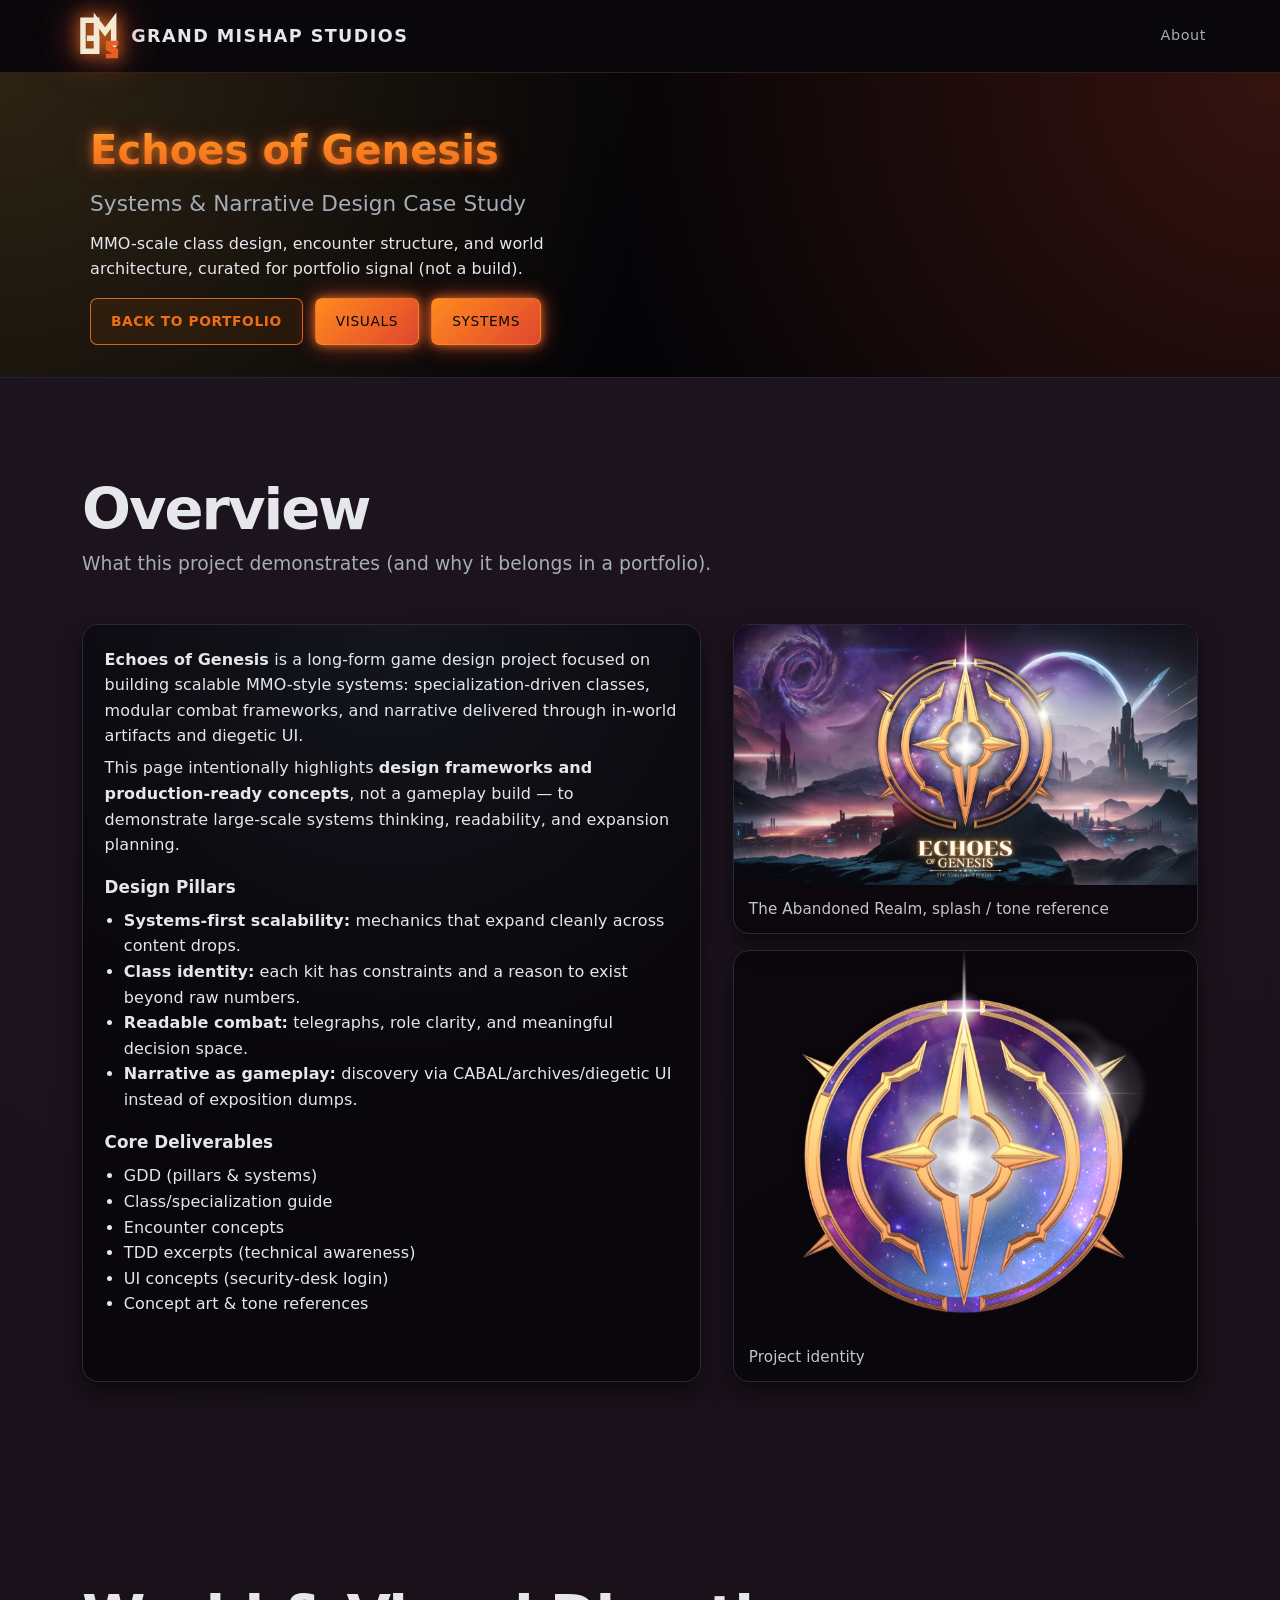
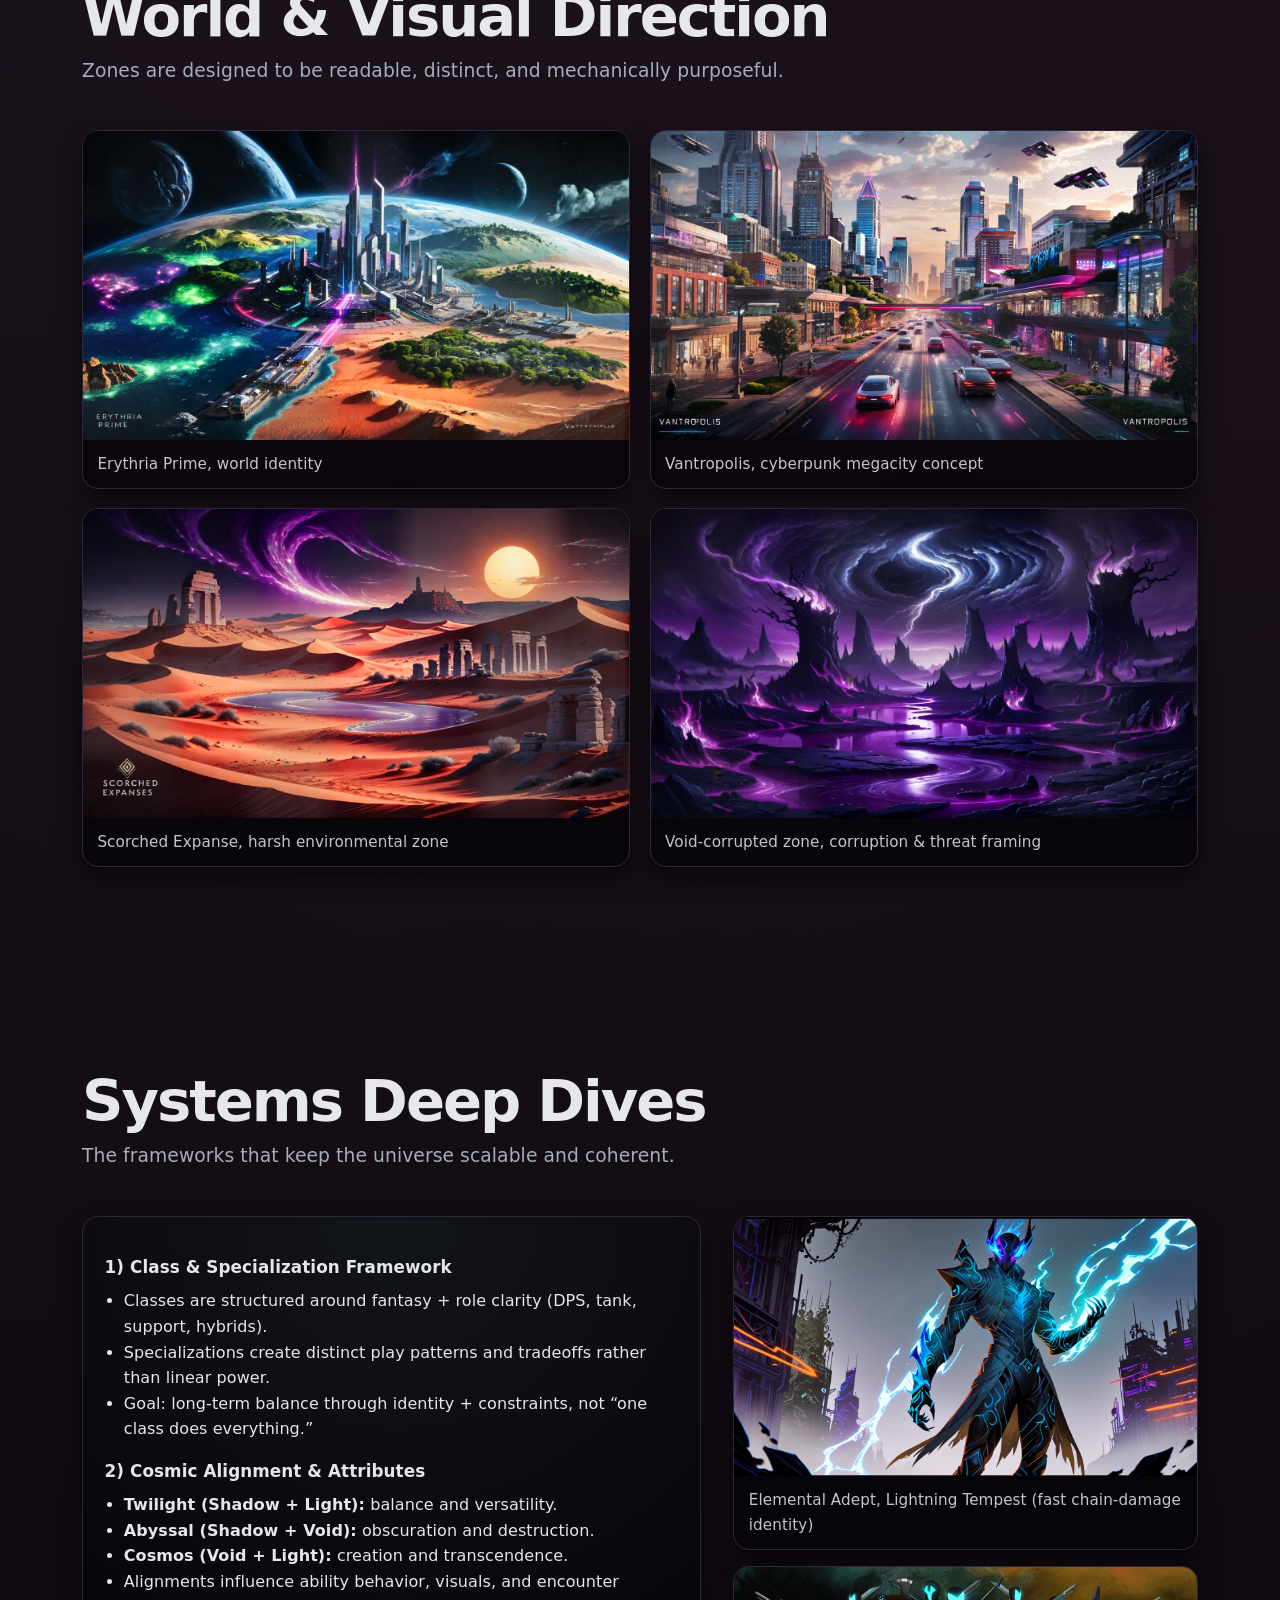
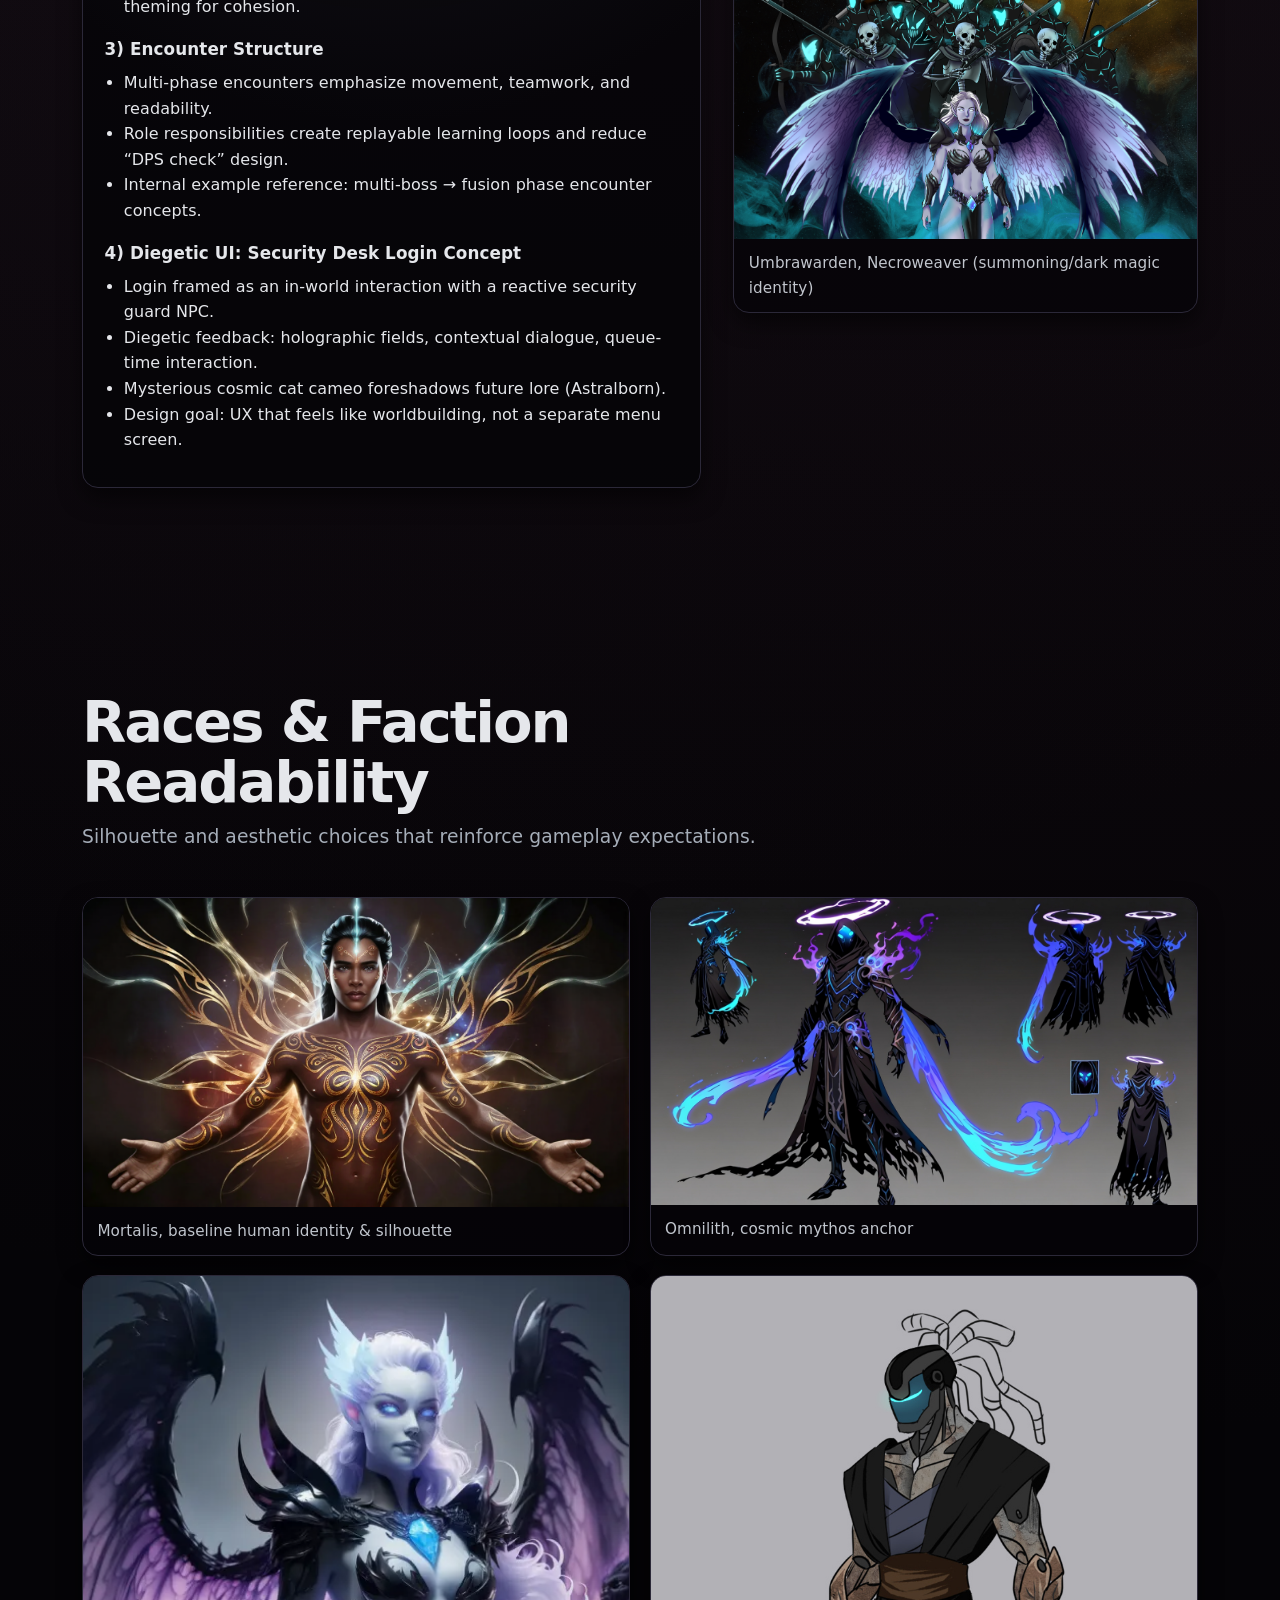
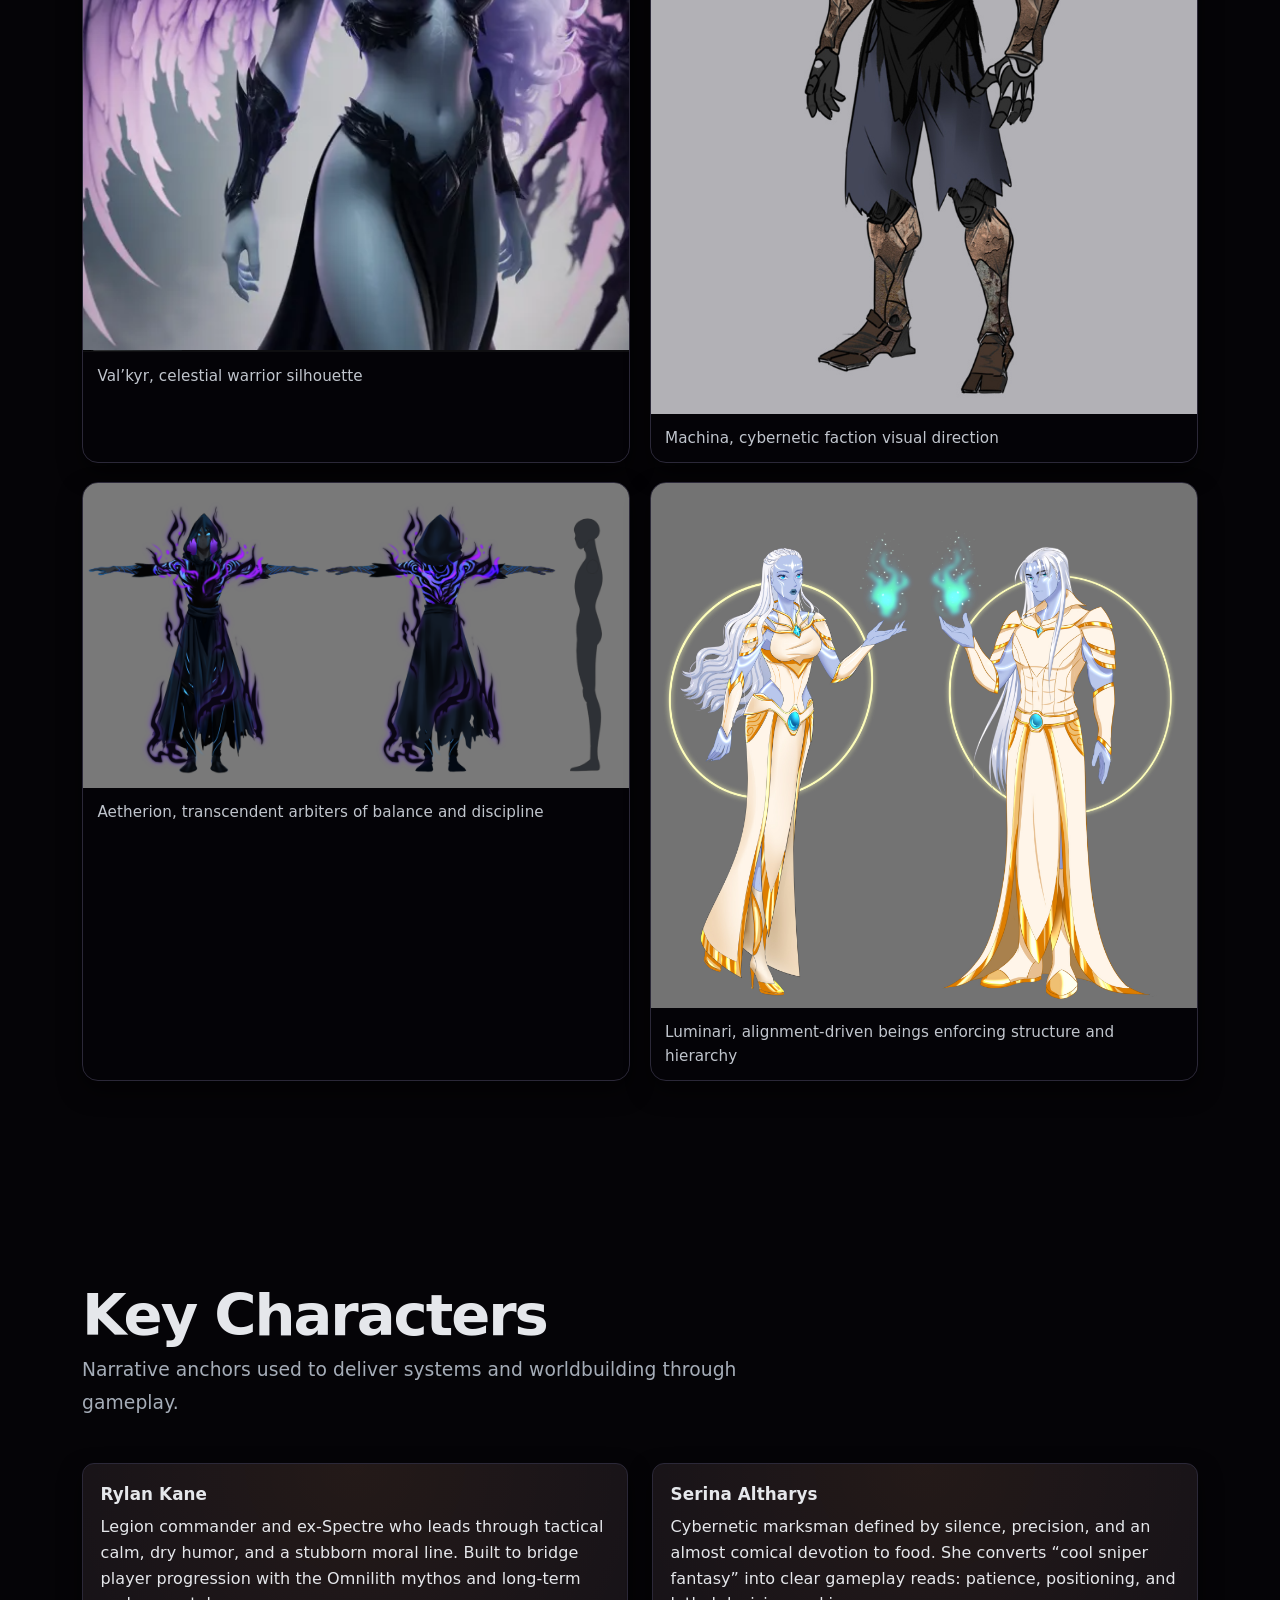
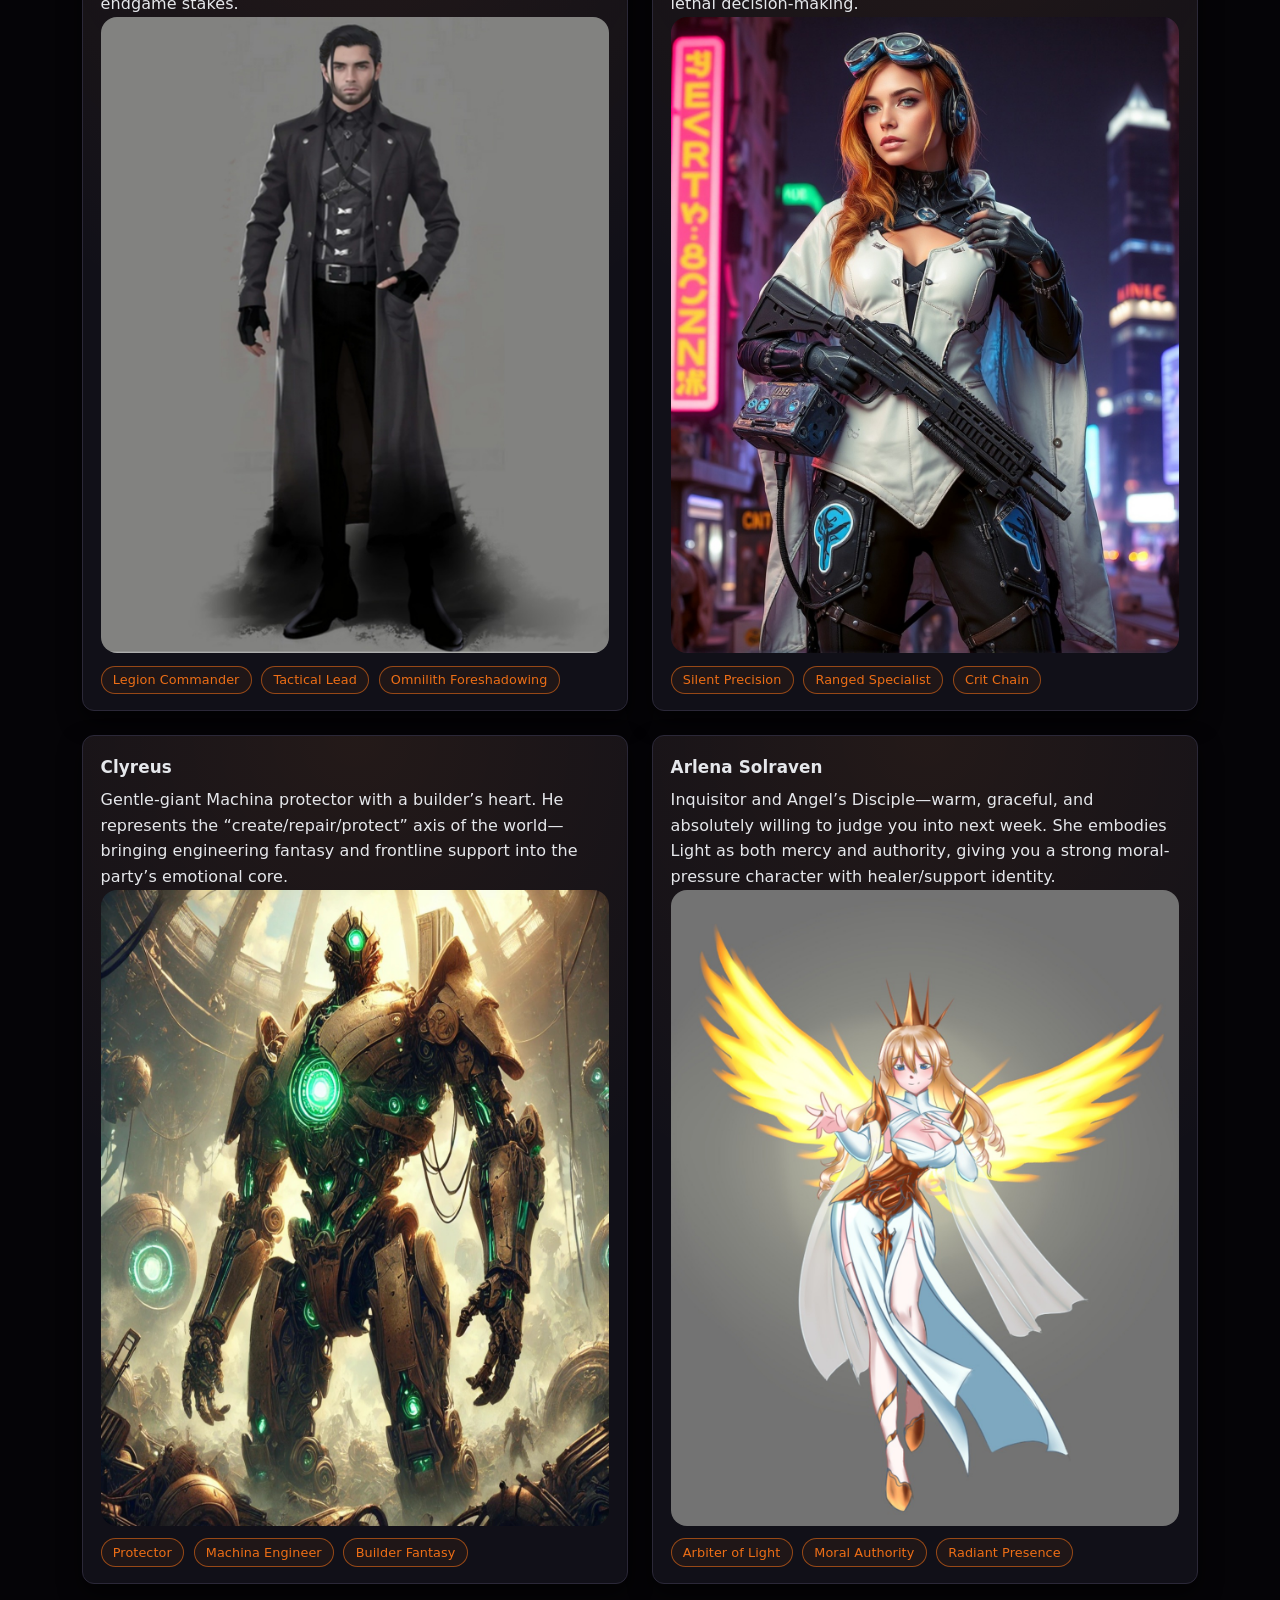
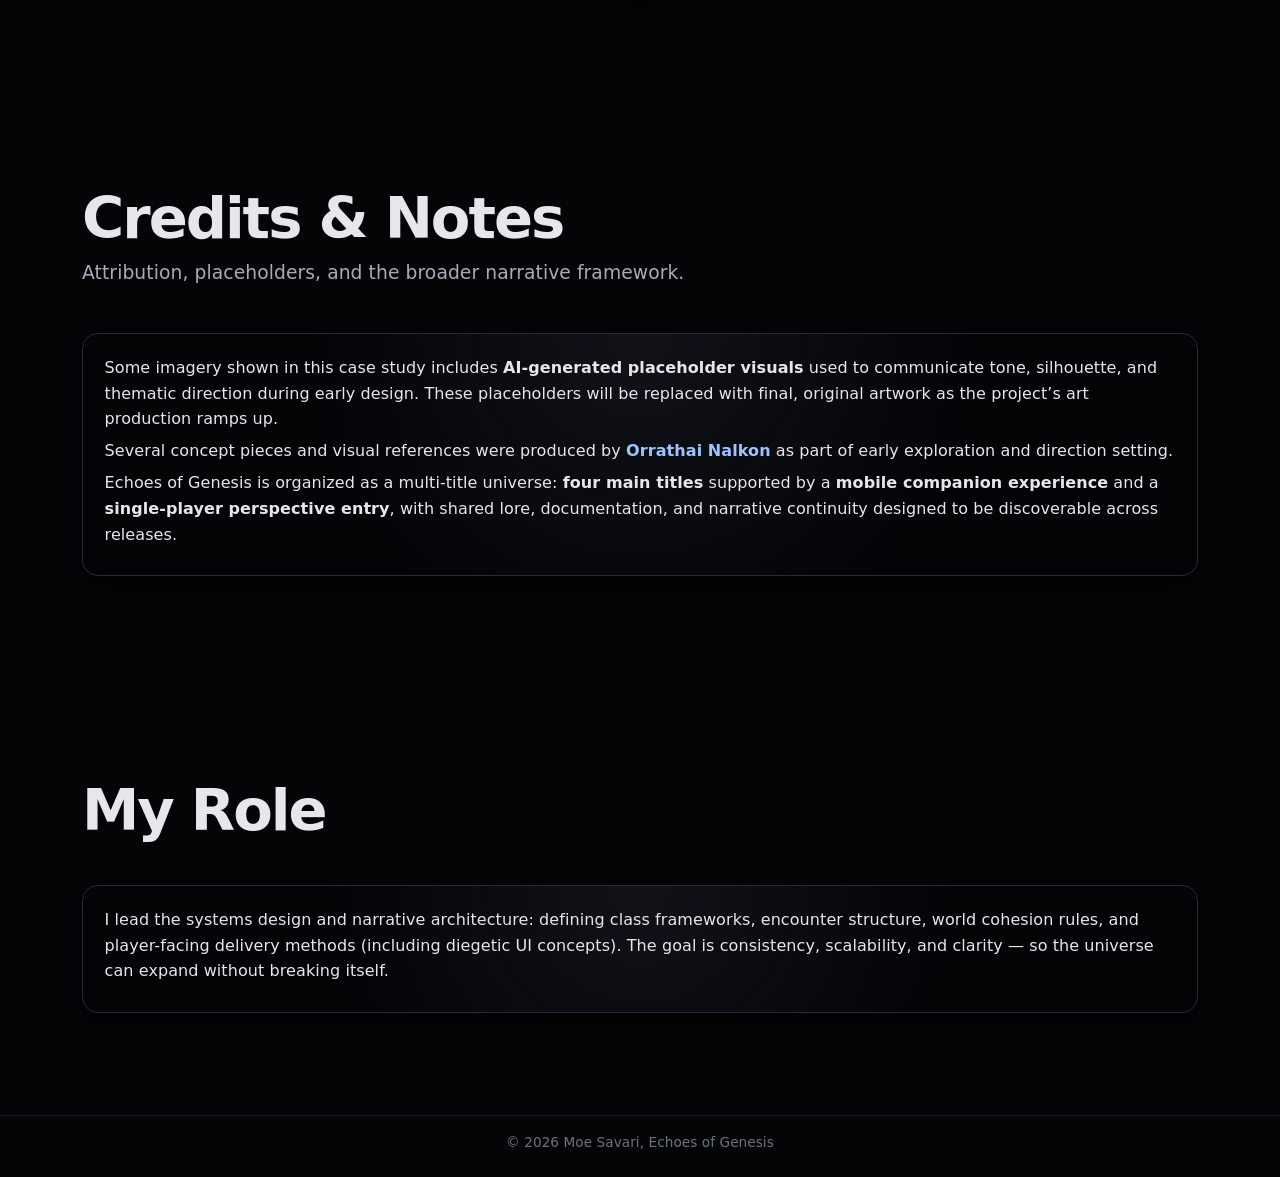
==== commit a4c31670: "Merge pull request #10 from moesavari/feature/grand-mishap-rebrand Rebrand EmberForge as Grand Misha" ====
--- a/echoes-of-genesis.html
+++ b/echoes-of-genesis.html
@@ -5,16 +5,16 @@
     <meta name="viewport" content="width=device-width, initial-scale=1.0" />
     <title>Echoes of Genesis, Design Case Study</title>
     <link rel="stylesheet" href="style.css?v=6" />
-    <link rel="icon" type="image/png" sizes="32x32" href="assets/emberforge_favicon_32x32.png">
-    <link rel="icon" type="image/png" sizes="16x16" href="assets/emberforge_favicon_16x16.png">
-    <link rel="shortcut icon" href="assets/emberforge_favicon.ico">
+    <link rel="icon" type="image/png" sizes="32x32" href="assets/grand-mishap_favicon_32x32.png">
+    <link rel="icon" type="image/png" sizes="16x16" href="assets/grand-mishap_favicon_16x16.png">
+    <link rel="shortcut icon" href="assets/grand-mishap_favicon.ico">
 </head>
 <body>
     <nav class="top-nav">
         <div class="nav-inner">
             <a href="index.html" class="nav-brand">
-                <img src="assets/emberforge-logo.png" alt="EmberForge logo" class="brand-logo" />
-                <span class="brand-text">EmberForge Studios</span>
+                <img src="assets/grand-mishap-logo.svg" alt="Grand Mishap Studios logo" class="brand-logo" />
+                <span class="brand-text">Grand Mishap Studios</span>
             </a>
             <div class="nav-links">
                 <a href="index.html#about">About</a>
--- a/style.css
+++ b/style.css
@@ -374,6 +374,44 @@
     background: #050407;
 }
 
+.footer-links {
+    margin-top: 0.35rem;
+}
+
+.legal-hero {
+    padding-bottom: 2.5rem;
+}
+
+.legal-content {
+    max-width: 860px;
+}
+
+.legal-summary {
+    margin-bottom: 2rem;
+    padding: 1.25rem;
+    border: 1px solid rgba(255, 138, 31, 0.28);
+    border-radius: var(--ember-radius-md);
+    background: rgba(17, 16, 24, 0.86);
+}
+
+.legal-content h2 {
+    margin: 2rem 0 0.55rem;
+    color: var(--ember-gold);
+}
+
+.legal-content h3 {
+    margin: 1.25rem 0 0.4rem;
+}
+
+.legal-content p,
+.legal-content ul {
+    margin-bottom: 0.9rem;
+}
+
+.legal-content ul {
+    padding-left: 1.4rem;
+}
+
 /* Responsive */
 
 @media (max-width: 900px) {
@@ -408,7 +446,7 @@
 
 .section-title {
     font-size: 2rem;
-    color: #ff9d57; /* EmberForge accent orange */
+    color: #ff9d57; /* Grand Mishap Studios accent orange */
     margin-bottom: 25px;
 }
 
@@ -544,7 +582,7 @@
     gap: 0.5rem;
     align-items: center;
 }
-/* --- Fix: hero secondary buttons should carry Emberforge orange outline --- */
+/* --- Fix: hero secondary buttons should carry Grand Mishap Studios orange outline --- */
 .hero .btn.secondary {
     border-color: rgba(249, 115, 22, 0.85);
     color: rgba(249, 115, 22, 0.95);
@@ -558,7 +596,7 @@
     margin-top: 1.1rem;
 }
 
-/* --- Shipped Projects: Emberforge orange pills (treat as buttons) --- */
+/* --- Shipped Projects: Grand Mishap Studios orange pills (treat as buttons) --- */
 .project-links .pill,
 .project-links a.pill {
     border-color: rgba(249, 115, 22, 0.55);
